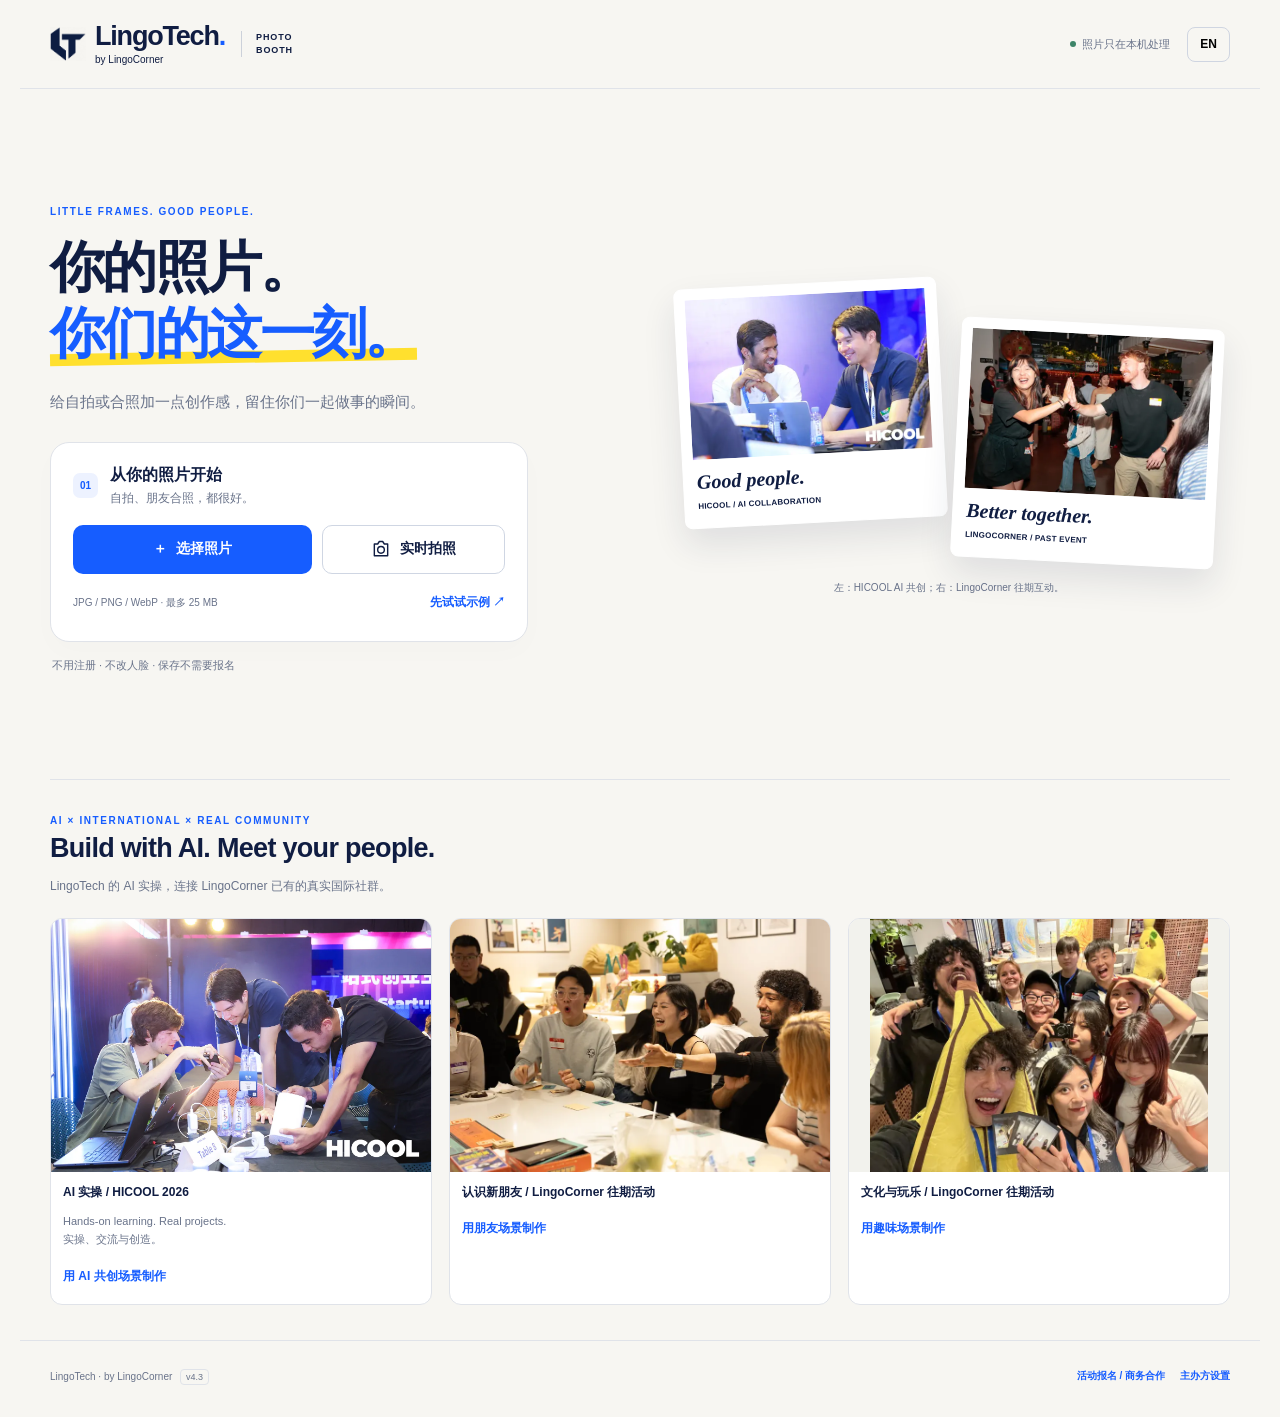
==== lingotech/index.html @ 2c175a0a "Build verified LingoTech v4.3 static pages" ====
<!doctype html>
<!-- LingoTech release v4.3 Scenes, safe-area frames & unique community photos -->
<html lang="zh-CN">
<head>
<meta charset="utf-8"><meta name="viewport" content="width=device-width,initial-scale=1,viewport-fit=cover">
<meta name="theme-color" content="#f7f6f2"><meta name="description" content="LingoTech Photo Booth. Make a little keepsake with your own photo. Local editing, no AI face changes.">
<title>LingoTech Photo Booth</title>
<style>:root{--ink:#101d42;--muted:#69738a;--blue:#165dff;--yellow:#ffe02e;--cream:#f7f6f2;--line:#e0e3e9;--white:#fff;--font:Inter,-apple-system,BlinkMacSystemFont,"Segoe UI","PingFang SC","Microsoft YaHei",sans-serif}*{box-sizing:border-box}html{scroll-behavior:smooth}body{margin:0;background:var(--cream);color:var(--ink);font-family:var(--font);-webkit-font-smoothing:antialiased}button,input,select{font:inherit}button,a,input,select{-webkit-tap-highlight-color:transparent}button{cursor:pointer}button:disabled{cursor:wait;opacity:.45}button,a{touch-action:manipulation}a{color:inherit;text-decoration:none}button:focus-visible,a:focus-visible,input:focus-visible,select:focus-visible,summary:focus-visible,canvas:focus-visible{outline:3px solid #d99c00;outline-offset:4px}[hidden]{display:none!important}button svg{width:20px;height:20px;fill:none;stroke:currentColor;stroke-width:1.7;stroke-linejoin:round;stroke-linecap:round}.site-header{max-width:1240px;margin:auto;padding:23px 30px;display:flex;align-items:center;justify-content:space-between;gap:16px;border-bottom:1px solid var(--line)}.brand{display:flex;align-items:center;gap:9px}.brand img{object-fit:contain}.brand b{font-size:27px;letter-spacing:-1.2px;line-height:1}.brand small{display:block;font-size:10px;margin-top:4px}.brand-dot{color:var(--blue)}.product-word{font-size:9px;line-height:1.4;letter-spacing:.1em;padding-left:14px;margin-left:7px;border-left:1px solid #ccd1da;font-weight:700}.header-right{display:flex;align-items:center;gap:17px}.local-note{font-size:11px;color:var(--muted);display:flex;gap:6px;align-items:center}.local-note i,.status i{width:6px;height:6px;border-radius:50%;background:#3d8468;display:inline-block;flex-shrink:0}.language-btn{border:1px solid #cfd5e1;background:transparent;border-radius:8px;font-size:12px;font-weight:700;min-height:35px;min-width:43px}.eyebrow{font-size:10px;letter-spacing:.16em;font-weight:800;color:var(--blue);margin:0 0 18px}main{max-width:1240px;margin:auto;padding:0 30px}.welcome{min-height:690px;display:grid;grid-template-columns:1fr 1fr;align-items:center;gap:55px;padding:45px 0 34px}.welcome h1{font-size:clamp(42px,4.3vw,64px);font-weight:850;letter-spacing:-2.6px;line-height:1.19;margin:0 0 22px}.welcome h1 span{color:var(--blue);position:relative;z-index:1}.welcome h1 span:after{content:'';position:absolute;bottom:1px;left:0;right:0;height:12px;background:var(--yellow);z-index:-1;transform:rotate(-1deg)}.welcome-desc{font-size:15px;line-height:1.85;color:var(--muted);max-width:430px;margin:0 0 26px}.upload-card{background:#fff;padding:22px;border-radius:19px;border:1px solid var(--line);max-width:478px;box-shadow:0 10px 28px #101d4204}.upload-card.drag-over{outline:3px solid var(--blue);background:#f0f5ff}.upload-title{display:flex;align-items:center;gap:12px;margin-bottom:18px}.step-dot{width:25px;height:25px;display:inline-grid;place-items:center;flex-shrink:0;background:#edf2ff;color:var(--blue);font-size:10px;border-radius:7px;font-weight:800}.upload-title b{font-size:16px}.upload-title small{display:block;color:var(--muted);font-size:12px;margin-top:4px}.upload-actions{display:grid;grid-template-columns:1.3fr 1fr;gap:10px}.btn{border:0;border-radius:10px;min-height:49px;display:inline-flex;align-items:center;justify-content:center;gap:9px;padding:12px 17px;font-size:14px;font-weight:750;white-space:nowrap;transition:background .15s,transform .15s}.btn:not(:disabled):hover{transform:translateY(-1px)}.btn.primary{background:var(--blue);color:#fff}.btn.outline{background:#fff;border:1px solid #cfd6e3;color:var(--ink)}.btn.yellow{background:var(--yellow);color:var(--ink)}.upload-bottom{display:flex;justify-content:space-between;gap:12px;align-items:center;margin-top:13px;font-size:10px;color:var(--muted)}.text-btn{border:0;background:transparent;color:var(--blue);font-size:12px;font-weight:650;padding:7px 0;min-height:32px}.text-btn.muted{color:var(--muted)}.promise{font-size:11px;color:var(--muted);margin:16px 0 0 2px}.welcome-art{position:relative;height:570px}.art-orbit{position:absolute;width:480px;height:480px;left:8px;top:30px;border:1px solid #d7dfed;border-radius:50%;background:radial-gradient(circle,#e7efff 0,transparent 68%)}.art-orbit:after{content:'';position:absolute;inset:42px;border:1px dashed #c9d4e6;border-radius:50%}.sample-card{position:absolute;width:345px;background:#fff;padding:12px 12px 18px;box-shadow:0 16px 34px #1725471c;border:1px solid #fff}.sample-photo{height:225px;overflow:hidden}.sample-photo img{width:100%;height:100%;object-fit:cover}.sample-one{top:32px;left:7px;transform:rotate(-8deg)}.sample-two{right:-3px;top:234px;transform:rotate(7deg);background:#fffdf5}.sample-caption{padding:13px 5px 0;display:flex;justify-content:space-between;align-items:center;gap:12px}.sample-caption i{font-family:Georgia,serif;font-weight:bold;font-size:22px}.sample-caption small{font-size:8px;font-weight:650;letter-spacing:.03em}.art-sticker{position:absolute;right:0;top:110px;transform:rotate(8deg);background:var(--yellow);padding:17px 19px;font-size:17px;font-weight:750;line-height:1.5;box-shadow:0 4px 0 #1426570a}.art-spark{position:absolute;bottom:61px;left:20px;font-size:65px;color:var(--blue);line-height:1}.sample-disclaimer{position:absolute;right:15px;bottom:0;font-size:10px;color:var(--muted)}.site-footer{max-width:1240px;margin:0 auto;padding:19px 30px 25px;border-top:1px solid var(--line);font-size:10px;color:var(--muted);display:flex;align-items:center;justify-content:space-between;gap:18px}.version{border:1px solid var(--line);padding:2px 5px;border-radius:4px;margin-left:5px;font-size:9px}.site-footer button{font-size:10px}.editor{padding:26px 0 32px}.editor-bar{display:flex;align-items:center;justify-content:space-between;gap:20px;margin-bottom:22px}.editor-bar .eyebrow{margin-bottom:7px;font-size:9px}.editor-bar h1{font-size:27px;letter-spacing:-.9px;margin:0;line-height:1.3}.editor-links{display:flex;gap:18px}.workspace{display:grid;grid-template-columns:minmax(0,1fr) 365px;gap:24px;align-items:start}.preview-panel{min-width:0}.preview-top{display:flex;justify-content:space-between;align-items:center;margin:2px 2px 12px;gap:12px}.status{display:flex;gap:7px;align-items:center;font-size:11px;color:var(--muted)}.mono{font-family:ui-monospace,monospace;font-size:10px;color:var(--muted)}.stage{border:1px solid #dbe2ec;border-radius:18px;background-color:#e9eef3;background-image:radial-gradient(#c9d3df 1px,transparent 1px);background-size:15px 15px;padding:25px;min-height:530px;display:grid;place-items:center;overflow:hidden}.canvas-shell{width:var(--stage-w,100%);max-width:100%;box-shadow:0 17px 35px #0b193c26;line-height:0;background:#fff}.canvas-shell canvas{width:100%;height:auto;display:block;user-select:none;touch-action:pan-y}.canvas-shell canvas.can-crop{touch-action:none;cursor:grab}.canvas-shell canvas.can-crop:active{cursor:grabbing}.preview-foot{display:flex;align-items:center;justify-content:space-between;gap:10px;font-size:11px;margin:9px 3px;color:var(--muted)}.preview-foot button{font-size:11px}.landscape-tip{background:#eaf0ff;border-radius:10px;padding:8px 12px;display:flex;justify-content:space-between;align-items:center;gap:10px;font-size:11px;line-height:1.6}.landscape-tip .text-btn{flex-shrink:0;font-size:11px}.controls{display:flex;flex-direction:column;gap:13px}.control-card{background:#fff;border:1px solid var(--line);border-radius:15px;padding:17px}.section-heading{display:flex;gap:8px;align-items:center;margin-bottom:15px}.section-heading h2{margin:0;font-size:14px;font-weight:750}.small-label{font-size:8px;letter-spacing:.07em;margin-left:auto;color:#8a94a8;white-space:nowrap}.templates{display:grid;grid-template-columns:repeat(3,minmax(0,1fr));gap:8px}.template{min-width:0;background:#f7f7f5;border:2px solid transparent;border-radius:11px;padding:6px;text-align:left;color:var(--ink);transition:border-color .15s}.template.active{border-color:var(--blue);background:#eef3ff}.template canvas{width:100%;height:auto;display:block;box-shadow:0 1px 4px #11193314}.template span{display:block;padding-top:8px}.template b{display:block;white-space:nowrap;font-size:10px;letter-spacing:-.2px}.template small{display:block;color:var(--muted);font-size:9px;margin-top:3px}.field-heading{display:flex;align-items:center;justify-content:space-between;gap:10px;font-size:12px;font-weight:650;margin-bottom:10px}.field-heading .text-btn{font-size:10px;min-height:24px;padding:3px 0}.segments{display:flex;gap:4px;background:#eff1f5;border-radius:10px;padding:4px}.segments button{flex:1;min-width:0;border:0;background:transparent;border-radius:7px;padding:8px 4px;display:flex;flex-direction:column;gap:3px;align-items:center;color:#67738b;font-size:10px}.segments b{font-size:12px}.segments button.active{background:#fff;box-shadow:0 2px 5px #1c2d5410;color:var(--ink)}.fit-row{display:flex;gap:7px;margin-top:15px}.fit-choice{flex:1;display:flex;gap:6px;align-items:center;justify-content:center;border:1px solid #e1e5ed;border-radius:8px;background:#fff;padding:10px 5px;font-size:11px;font-weight:650;color:#67738b}.fit-choice.active{background:#eef4ff;border-color:#b8ceff;color:var(--blue)}.help{font-size:11px;line-height:1.7;color:var(--muted);margin:10px 0 0}.personal-card{padding:0}.personal-card summary{display:flex;gap:8px;align-items:center;padding:17px;list-style:none;cursor:pointer;font-size:13px;font-weight:700}.personal-card summary::-webkit-details-marker{display:none}.optional{color:var(--muted);font-size:10px;font-weight:400}.plus{margin-left:auto;color:var(--blue);font-size:17px}.personal-card[open] .plus{transform:rotate(45deg)}.personal-inner{padding:0 17px 17px}.field-label{display:block;font-size:11px;font-weight:650;margin-bottom:8px}input[type=text],input[type=url],select{width:100%;border:1px solid #d9dfeb;border-radius:8px;padding:11px;background:#fff;min-height:43px;color:var(--ink);font-size:14px}input[type=range]{width:100%;height:30px;accent-color:var(--blue)}#cropControls{margin-top:12px}.tag-label{display:flex;gap:9px;align-items:center;font-size:11px;font-weight:650;margin:15px 0 8px}.tag-label small{color:var(--muted);font-weight:400}.tags{display:flex;gap:5px;flex-wrap:wrap}.tags button{background:#f3f5f9;color:#5a6680;border:1px solid transparent;border-radius:6px;padding:8px 9px;font-size:10px}.tags .active{background:#eaf0ff;border-color:#b6caff;color:var(--blue)}.bg-label{margin-top:15px}.edit-promise{font-size:10px;line-height:1.8;color:var(--muted);margin:0 7px}.save-bar{background:#fff;border:1px solid var(--line);border-radius:15px;padding:16px}.save-meta{display:flex;align-items:center;justify-content:space-between;gap:7px;margin-bottom:13px}.save-meta b{font-size:12px}.save-meta span{font-size:10px;color:var(--muted)}.save-buttons{display:grid;grid-template-columns:1.3fr 1fr;gap:9px}.save-buttons .btn{font-size:13px;min-height:48px}.file-error{background:#fff0ed;color:#8e2b15;border:1px solid #edc4ba;padding:12px;border-radius:8px;font-size:12px;line-height:1.6;margin:18px 0}.modal{position:fixed;inset:0;background:#0b1737ab;z-index:1000;display:flex;align-items:center;justify-content:center;padding:22px;backdrop-filter:blur(4px)}.modal-card{background:#fff;border-radius:20px;max-height:92svh;overflow:auto;width:100%;max-width:480px;padding:23px;box-shadow:0 20px 90px #09122533}.modal-head{display:flex;justify-content:space-between;align-items:start;gap:12px}.modal-head h2{font-size:22px;letter-spacing:-.7px;margin:5px 0 0}.modal-head .eyebrow{font-size:8px;margin:2px 0}.close-btn{border:0;background:#eff2f7;border-radius:50%;width:34px;height:34px;flex-shrink:0;font-size:23px;color:var(--ink)}.result-image{display:block;max-width:100%;width:auto;max-height:55svh;object-fit:contain;margin:16px auto;-webkit-touch-callout:default;user-select:auto}.modal-actions{display:grid;grid-template-columns:1fr 1fr;gap:9px}.modal-actions .btn{font-size:12px}.join-section{background:#f7f8fc;border-radius:12px;padding:17px;margin-top:18px}.join-section small{font-size:8px;letter-spacing:.12em;color:var(--blue);font-weight:750}.join-section h3{font-size:16px;margin:8px 0;letter-spacing:-.3px}.join-section p{font-size:10px;color:var(--muted)}.join-section .btn{font-size:12px;min-height:42px;margin-top:8px;width:100%}.demo-notice{font-size:11px;color:#916a00;line-height:1.6}.setup-card label{display:block;font-size:12px;font-weight:700;margin:18px 0 8px}.setup-card .btn{width:100%;margin-top:12px}.setup-card>p.help:last-child{font-size:10px}.loading{position:fixed;inset:0;background:#f8faf5e8;z-index:2000;display:flex;flex-direction:column;gap:18px;align-items:center;justify-content:center;font-size:13px}.spinner{width:33px;height:33px;border:3px solid #dce4f7;border-top-color:var(--blue);border-radius:50%;animation:spin .8s linear infinite}.loading button{background:none;border:0;color:var(--blue);padding:10px}.toast{position:fixed;z-index:3000;left:50%;bottom:100px;transform:translate(-50%,15px);opacity:0;pointer-events:none;max-width:min(90vw,480px);padding:12px 17px;border-radius:12px;color:#fff;background:#101d42ed;box-shadow:0 8px 25px #101d4230;transition:opacity .2s,transform .2s;font-size:12px;line-height:1.5;text-align:center}.toast.show{opacity:1;transform:translate(-50%,0)}.sr-only{position:absolute;width:1px;height:1px;padding:0;margin:-1px;overflow:hidden;clip:rect(0,0,0,0);white-space:nowrap;border:0}@keyframes spin{to{transform:rotate(360deg)}}
@media(min-width:900px){.preview-panel{position:sticky;top:16px}.canvas-shell{max-width:100%}.stage{height:min(68vh,760px)}.controls .save-bar{margin-top:1px}}
@media(max-width:1050px){.welcome{gap:30px}.sample-card{width:300px}.sample-photo{height:200px}.welcome-art{height:520px}.sample-two{top:235px}.art-orbit{width:390px;height:390px}.art-sticker{right:-8px;top:140px}.workspace{grid-template-columns:minmax(0,1fr) 340px;gap:18px}}
@media(max-width:899px){.workspace{grid-template-columns:1fr;max-width:620px;margin:auto}.editor-bar{max-width:620px;margin:0 auto 20px}.stage{min-height:0;padding:18px}.canvas-shell{width:min(100%,var(--stage-w,100%))}.controls{gap:11px}.save-bar{position:fixed;bottom:0;left:0;right:0;z-index:100;border-radius:18px 18px 0 0;box-shadow:0 -5px 25px #0f20450b;padding:12px max(17px,calc((100vw - 590px)/2)) calc(12px + env(safe-area-inset-bottom));border-bottom:0}.save-meta{display:none}body.is-editing{padding-bottom:85px}.save-buttons .btn{min-height:47px}.templates{gap:12px}.template{padding:8px}.template b{font-size:12px}.template small{font-size:10px}.template canvas{max-height:150px;width:auto;max-width:100%;margin:auto}.welcome{min-height:610px;gap:12px}.welcome-art{transform:scale(.9);transform-origin:center right}.art-orbit{display:none}.welcome h1{font-size:44px}.sample-one{left:0}.sample-two{right:0;width:270px}.sample-disclaimer{right:0}}
@media(max-width:650px){.site-header{padding:16px 18px}.brand img{width:29px;height:31px}.brand b{font-size:23px}.brand small{font-size:8px}.product-word{display:none}.header-right{gap:10px}.local-note{font-size:9px;max-width:110px;line-height:1.4}.language-btn{min-width:36px;min-height:32px;font-size:11px}main{padding:0 17px}.welcome{display:flex;flex-direction:column;padding:26px 0 24px;gap:10px;align-items:stretch;min-height:auto}.welcome-copy{display:contents}.welcome .eyebrow{font-size:9px;letter-spacing:.12em;margin:0 0 0;order:0}.welcome h1{font-size:42px;letter-spacing:-1.7px;line-height:1.19;margin:0;order:1}.welcome h1 span:after{height:8px}.welcome-desc{font-size:12px;line-height:1.7;margin:5px 0 0;order:2;max-width:330px}.welcome-art{height:228px;transform:none;order:3;max-width:400px;width:100%;margin:4px auto}.sample-card{width:191px;padding:7px 7px 11px}.sample-photo{height:123px}.sample-one{top:13px;left:7px;transform:rotate(-6deg)}.sample-two{top:53px;right:3px;transform:rotate(8deg);width:191px}.sample-caption{padding:8px 1px 0;gap:3px}.sample-caption i{font-size:14px}.sample-caption small{font-size:5px}.art-sticker{font-size:11px;right:2px;top:8px;padding:8px 10px;line-height:1.4}.art-spark{font-size:32px;bottom:19px;left:48px}.sample-disclaimer{font-size:8px;bottom:1px;right:3px}.upload-card{order:4;padding:16px;border-radius:13px;max-width:none}.upload-title{margin-bottom:12px;gap:9px}.upload-title b{font-size:14px}.upload-title small{font-size:10px}.upload-actions{gap:8px}.btn{font-size:13px;min-height:46px;padding:11px 13px}.upload-bottom{font-size:8px;margin-top:9px;gap:8px}.upload-bottom .text-btn{font-size:10px}.promise{order:5;font-size:9px;margin:1px 0 0;text-align:center}.site-footer{padding:13px 18px 18px;font-size:9px}.site-footer .text-btn{font-size:9px}.editor{padding:18px 0 22px}.editor-bar{margin-bottom:15px;gap:10px}.editor-bar h1{font-size:22px;letter-spacing:-.5px}.editor-bar .eyebrow{font-size:8px;margin-bottom:5px}.editor-links{gap:13px}.editor-links .text-btn{font-size:10px}.preview-top{margin-bottom:9px}.status{font-size:9px}.mono{font-size:9px}.stage{padding:14px;border-radius:12px}.preview-foot{font-size:9px;margin:4px 1px 0}.preview-foot .text-btn{font-size:10px}.control-card{padding:14px;border-radius:12px}.personal-card{padding:0}.section-heading{margin-bottom:12px}.section-heading h2{font-size:13px}.small-label{font-size:7px}.templates{gap:7px}.template{padding:6px;border-radius:9px}.template b{font-size:10px}.template small{font-size:9px}.template canvas{max-height:132px}.format-card .segments button{padding:7px 4px}.field-heading{font-size:11px;margin-bottom:8px}.fit-row{margin-top:12px}.fit-choice{font-size:11px}.help{font-size:10px}.personal-card summary{font-size:12px;padding:15px}.edit-promise{font-size:9px}.modal{padding:13px}.modal-card{padding:18px;max-height:93svh;border-radius:15px}.modal-head h2{font-size:21px}.result-image{max-height:50svh}.setup-card input{font-size:16px}.personal-inner input{font-size:16px}.toast{font-size:11px;bottom:98px}.landscape-tip{font-size:10px;padding:7px 10px}.landscape-tip .text-btn{font-size:10px}}
@media(max-width:360px){.welcome h1{font-size:36px}.welcome-art{height:205px}.sample-card{width:165px}.sample-photo{height:104px}.sample-two{width:165px;top:55px}.sample-caption i{font-size:12px}.art-sticker{font-size:10px}.template b{font-size:9px}.template small{font-size:8px}.small-label{display:none}.editor-bar h1{font-size:20px}.editor-links{gap:9px}}
@media(prefers-reduced-motion:reduce){*{scroll-behavior:auto!important;animation:none!important;transition:none!important}}

/* True live camera overlay (getUserMedia) */
.camera-card{max-width:540px;padding:19px 19px 16px}
.camera-viewport{position:relative;overflow:hidden;background:#0b1530;border-radius:13px;aspect-ratio:3/4;max-height:min(58svh,520px);width:100%;margin:15px auto 10px;display:grid;place-items:center}
.camera-viewport video{width:100%;height:100%;object-fit:cover;background:#0b1530;display:block}
.camera-viewport video.selfie{transform:scaleX(-1)}
.camera-overlay{position:absolute;pointer-events:none;inset:0;display:flex;justify-content:space-between;align-items:flex-end;padding:15px;color:#fff;font-size:11px;font-weight:750;letter-spacing:.06em;text-shadow:0 1px 4px #0008}
.camera-overlay span:last-child{color:var(--yellow);font-size:25px;line-height:1}
.camera-wait{position:absolute;inset:0;display:grid;place-items:center;background:#101d42cc;color:#fff;padding:24px;text-align:center;font-size:13px;line-height:1.6}
.camera-status{color:var(--muted);font-size:11px;line-height:1.6;margin:11px 0 12px;min-height:18px;text-align:center}
.camera-controls{display:grid;grid-template-columns:1fr 1.1fr;gap:10px}.camera-shutter{font-size:17px}.camera-fallback{display:block;width:100%;text-align:center;margin-top:8px;font-size:12px}
@media(max-width:650px){.camera-card{padding:15px}.camera-viewport{max-height:57svh;margin:11px auto 8px;aspect-ratio:3/4}.camera-controls .btn{padding:10px 6px;font-size:12px}.camera-status{font-size:10px}}
</style>
<script>window.PHOTOBOOTH_HERO43="[data-uri]";</script><script id="publicConfig">window.PHOTOBOOTH_CONFIG = {"joinUrl":"https://ncncpg6l01bx.feishu.cn/share/base/shrcnZix9z8F9hvu5z0Oxnye0xc","partnerUrl":"https://ncncpg6l01bx.feishu.cn/share/base/shrcn82W1jQAbhkUiAYgD7xVfTd","formsVerified":true,"eventLabel":"","defaultLanguage":"zh"};</script><script id="formInputs">window.LINGOTECH_FORMS = [{"url":"https://ncncpg6l01bx.feishu.cn/share/base/shrcnZix9z8F9hvu5z0Oxnye0xc","qr":"[data-uri]","title":"Join LingoTech / 加入 LingoTech"},{"url":"https://ncncpg6l01bx.feishu.cn/share/base/shrcn82W1jQAbhkUiAYgD7xVfTd","qr":"[data-uri]","title":"LingoTech｜商务与生态合作意向登记 / Business & Partnership Interest"}];</script>
<script id="embeddedAssets">window.PHOTOBOOTH_ASSETS = {"logo": "[data-uri]", "workshop": "[data-uri]", "team": "[data-uri]", "people": "[data-uri]"};</script>
<meta name="referrer" content="no-referrer"><link rel="canonical" href="https://williamlovecs.github.io/lingotech/"><style>/* v3.2 targeted additions; original typography, photos and layout preserved. */
.templates{display:flex;gap:8px;overflow-x:auto;padding-bottom:7px;scroll-snap-type:x proximity;scrollbar-width:thin}.templates .template{flex:0 0 101px;scroll-snap-align:start}.templates .template canvas{height:99px;width:100%;object-fit:contain;box-shadow:none}.templates .template b{font-size:10px}.templates .template small{white-space:normal;line-height:1.4;min-height:24px}.social-options{display:flex;align-items:center;justify-content:space-between;gap:10px;flex-wrap:wrap;padding:9px 0 0}.social-options .text-btn{font-size:11px}.wechat-guide{padding:13px;background:#eff7ee;border:1px solid #cde0c8;border-radius:11px;margin:13px 0}.wechat-guide h3{margin:0 0 9px;font-size:14px}.wechat-guide p{font-size:12px;line-height:1.7;margin:6px 0;color:#3c5448}.wechat-guide .disclaimer{font-size:10px;color:#66776b}.share-note{font-size:11px;color:var(--muted);line-height:1.7;margin:11px 0}.result-image{background:#fff;touch-action:auto;max-height:50svh}.export-card{max-width:520px}.export-card .modal-actions{grid-template-columns:1fr 1fr}.export-card .modal-actions .btn{white-space:normal;font-size:11px}.site-copy{display:flex;flex-wrap:wrap;align-items:center;justify-content:space-between;gap:8px;margin-top:8px}.site-copy .text-btn{font-size:11px}#siteLinkFallback{margin:8px 0}.form-grid{display:grid;grid-template-columns:1fr 1fr;gap:13px}.form-card{padding:14px;border:1px solid #dbe3ed;border-radius:12px;text-align:center;min-width:0;background:#f8faff}.form-card h3{font-size:15px;margin:4px 0 12px}.form-card .btn{font-size:11px;min-height:40px;padding:9px;white-space:normal}.form-qr{display:block;width:min(180px,100%);height:auto;background:white;padding:10px;margin:13px auto 5px;image-rendering:pixelated}.form-card p{font-size:10px;color:#6b7890;line-height:1.5}.forms-card{max-width:590px}.forms-card>.help{margin-bottom:16px}#formMappingNote{color:#90611a;background:#fff8df;padding:10px;border-radius:9px}#partnerLink{font-size:11px;display:inline-block;margin:8px 0 0;color:var(--blue)}.footer-actions{display:flex;align-items:center;gap:15px;flex-wrap:wrap}.setup-card .check-label{display:flex;align-items:center;gap:8px;font-size:11px;font-weight:500}.setup-card .check-label input{width:auto}.camera-viewport video{object-fit:contain}.inside-wechat #modalShare{background:#f0f3f9;color:var(--ink)}
@media(max-width:650px){.templates .template{flex-basis:91px}.templates .template canvas{height:78px}.templates .template small{font-size:8px;min-height:22px}.save-bar .social-options{padding:4px 0 0}.save-bar .social-options .text-btn{min-height:28px;padding:4px 0;font-size:10px}.save-bar{padding-bottom:calc(8px + env(safe-area-inset-bottom))}.is-editing .site-footer{padding-bottom:130px}.export-card .result-image{max-height:47svh}.modal-card{padding:18px 15px}.form-card{padding:9px}.form-grid{gap:8px}.form-card h3{font-size:12px}.footer-actions{gap:9px}.site-footer{flex-wrap:wrap}.camera-viewport{aspect-ratio:auto;height:53svh}.share-note{font-size:10px}.wechat-guide p{font-size:11px}.social-options .text-btn{white-space:normal}}
@media(max-width:340px){.modal-actions{grid-template-columns:1fr}.form-grid{grid-template-columns:1fr}.templates .template{flex-basis:85px}}
.workspace,.controls,.control-card,.preview-panel{min-width:0}.templates{width:100%;max-width:100%}.canvas-shell{min-width:0}
@media(max-width:899px){.workspace{grid-template-columns:minmax(0,1fr);width:100%}.controls{width:100%}.save-bar{z-index:150}.is-editing{padding-bottom:120px!important}.toast{bottom:135px}}
</style><script id="communityAssets">window.LINGOTECH_COMMUNITY={"friends":"[data-uri]","play":"[data-uri]","highfive":"[data-uri]"};</script><style>.community-story{border-top:1px solid var(--line);padding:30px 0 35px}.community-story h2{font-size:27px;letter-spacing:-.7px;margin:5px 0 10px}.community-story>p{font-size:12px;line-height:1.8;color:var(--muted)}.community-gallery{display:grid;grid-template-columns:repeat(3,minmax(0,1fr));gap:17px;margin-top:20px}.community-gallery article{background:#fff;border:1px solid var(--line);border-radius:12px;overflow:hidden}.community-gallery img{display:block;width:100%;aspect-ratio:1.5;object-fit:contain;background:#f2f2ed}.community-gallery h3{font-size:12px;margin:12px}.community-gallery p{font-size:11px;margin:0 12px 12px;line-height:1.6;color:var(--muted)}.community-gallery button{margin:0 12px 12px;font-size:12px}.is-editing .community-story{display:none}.community-controls{margin:15px 0 0;border-top:1px solid #e0e5ee;padding-top:12px}.community-controls h3{font-size:12px;margin:0 0 9px}.community-controls label{font-size:11px;line-height:1.7;display:block;margin:8px 0}.memory-check{display:flex!important;align-items:flex-start;gap:7px}.memory-check input{width:auto;margin-top:4px}.community-controls small{font-size:10px;line-height:1.6;color:var(--muted);display:block}.share-path-label{font-size:10px;font-weight:800;color:#66758e;margin:14px 0 8px;letter-spacing:.03em}.site-path{margin-top:17px;padding-top:12px;border-top:1px solid #e2e6ef}.site-path .btn{white-space:normal;font-size:11px;min-height:39px}.site-path p{font-size:10px;color:var(--muted);line-height:1.6}.wechat-guide .btn{font-size:12px;min-height:40px;margin-top:7px}.sample-disclaimer{max-width:330px;line-height:1.6}.landing-people-label{font-size:8px!important}.templates .template[data-template="friends"],.templates .template[data-template="play"]{background:#fff9e6}.templates .template.active{background:#eef3ff}.inside-wechat #modalShare{background:#fff;color:var(--ink)}
@media(max-width:650px){.community-gallery{grid-template-columns:1fr;gap:13px}.community-story{padding:24px 0}.community-story h2{font-size:23px}.community-gallery article{display:grid;grid-template-columns:42% 1fr}.community-gallery img{grid-row:1/4;height:100%;aspect-ratio:auto;object-fit:cover}.community-gallery h3{font-size:11px;margin:10px 10px 5px}.community-gallery p{font-size:10px;margin:0 10px 5px}.community-gallery button{margin:0 10px 8px;text-align:left;font-size:10px}.templates .template{flex-basis:96px}.community-controls select{font-size:14px}.site-path .btn{width:100%}.sample-disclaimer{max-width:210px}.export-card .modal-actions .btn{white-space:normal}.modal-actions{align-items:stretch}}
</style><style>.share-diagnostics{margin:14px 0;border:1px solid #dce4ef;border-radius:10px;padding:10px 12px;font-size:11px;color:#60718d}.share-diagnostics summary{cursor:pointer;font-weight:700;color:#165dff}.share-diagnostics p{line-height:1.65}.share-diagnostics pre{white-space:pre-wrap;overflow-wrap:anywhere;font-size:10px;line-height:1.55}.share-diagnostics button{font-size:11px}.community-options select{min-width:0}</style>
<style id="mobilePolishV42">
/* v4.2: iOS displays U+2733 as a green app-like emoji. Removed those markup-only ornaments.
   Keep decorative sample photos readable rather than rotated/overlapping at phone sizes. */
@media (max-width:650px){
  .welcome{gap:12px;}
  .welcome-art{
    display:grid;grid-template-columns:repeat(2,minmax(0,1fr));
    align-items:start;gap:10px;width:100%;max-width:520px;
    height:auto;min-height:0;margin:10px auto 0;padding:0;
    transform:none;isolation:isolate;
  }
  .welcome-art .art-orbit,.welcome-art .art-sticker,.welcome-art .art-spark{display:none!important;}
  .welcome-art .sample-card,.welcome-art .sample-one,.welcome-art .sample-two{
    position:relative;inset:auto;top:auto;right:auto;bottom:auto;left:auto;
    transform:none;width:100%;max-width:none;min-width:0;height:auto;
    padding:7px 7px 9px;background:#fff;border:1px solid #e0e4ed;
    border-radius:9px;box-shadow:0 7px 15px rgba(16,29,66,.07);
  }
  .welcome-art .sample-photo{height:auto;aspect-ratio:4/3;border-radius:5px;}
  .welcome-art .sample-photo img{display:block;object-fit:cover;object-position:center;}
  .welcome-art .sample-caption{display:block;padding:8px 3px 1px;min-height:0;overflow:hidden;}
  .welcome-art .sample-caption i{display:block;font-size:clamp(12px,3.4vw,16px);line-height:1.25;letter-spacing:-.01em;white-space:normal;}
  .welcome-art .sample-caption small{display:block;margin-top:4px;font-size:8px;line-height:1.4;letter-spacing:.03em;color:#56627c;white-space:normal;}
  .welcome-art .sample-disclaimer{
    position:static;inset:auto;grid-column:1/-1;align-self:start;
    width:100%;max-width:none;margin:0;padding:2px 1px 0;
    text-align:center;color:#66728a;font-size:10px;line-height:1.55;
  }
}
@media (max-width:360px){
  .welcome-art{gap:8px;}
  .welcome-art .sample-card{padding:6px 6px 8px;}
  .welcome-art .sample-caption i{font-size:12px;}
  .welcome-art .sample-caption small{font-size:7px;}
}
</style>
<link rel="canonical" href="https://williamlovecs.github.io/lingotech/"><style id="release43">
/* The preview must contain the entire canvas, not crop it to a fixed grid track. */
.stage{display:flex;align-items:center;justify-content:center;height:auto!important;min-height:0!important;overflow:visible;box-sizing:border-box;padding:18px}
.canvas-shell{flex:0 0 auto;min-width:0;width:var(--stage-w,100%);max-width:100%;overflow:visible}
.canvas-shell #poster{display:block;width:100%;height:auto!important;max-height:none;object-fit:contain}
.result-image{object-fit:contain!important;object-position:center}
.scene-picker{margin:0 0 15px;padding:13px;border:1px solid #dce5ef;background:#f7f9fc;border-radius:12px}
.scene-picker h3{font-size:13px;margin:0 0 9px}.scene-picker p{font-size:11px;line-height:1.65;color:#65738a;margin:9px 0 0}
.scene-options{display:grid;grid-template-columns:repeat(3,minmax(0,1fr));gap:6px}
.scene-options button{min-width:0;min-height:44px;border:1px solid #d6deea;border-radius:8px;padding:8px 5px;background:white;color:#344465;font-size:11px;line-height:1.45}
.scene-options button[aria-pressed=true]{border-color:#165dff;background:#eaf0ff;color:#124dda;font-weight:750}
.template b{white-space:normal!important;line-height:1.35}.small-label{white-space:nowrap}
.welcome-art{display:grid;grid-template-columns:repeat(2,minmax(0,1fr));gap:15px;align-items:start;width:100%;height:auto;min-height:0;max-width:540px;margin:20px auto;transform:none}
.welcome-art .sample-card{position:relative!important;inset:auto!important;top:auto!important;left:auto!important;right:auto!important;bottom:auto!important;width:100%!important;height:auto;min-width:0;padding:10px;background:#fff;border-radius:8px;transform:none}
.welcome-art .sample-two{margin-top:40px}.welcome-art .sample-photo{height:auto;aspect-ratio:3/2;overflow:hidden}.welcome-art .sample-photo img{width:100%;height:100%;object-fit:contain}
.welcome-art .sample-caption{display:block;padding:10px 3px 5px;min-width:0}.welcome-art .sample-caption i{display:block;font-size:20px;line-height:1.25;white-space:normal}
.welcome-art .sample-caption small{display:block;margin-top:6px;font-size:8px;line-height:1.5;white-space:normal}
.welcome-art .sample-disclaimer{position:static;inset:auto;grid-column:1/-1;width:100%;max-width:none;line-height:1.7;text-align:center}
.art-spark,.art-orbit,.art-sticker{display:none!important}
@media(min-width:1100px){.welcome-art .sample-one{transform:rotate(-3deg)}.welcome-art .sample-two{transform:rotate(3deg)}}
@media(max-width:899px){.stage{padding:12px}.canvas-shell{width:var(--stage-w,100%)}.preview-panel{position:static}}
@media(max-width:650px){.welcome-art{gap:10px;margin:10px auto}.welcome-art .sample-two{margin-top:0}.welcome-art .sample-card{padding:7px}.welcome-art .sample-caption i{font-size:clamp(12px,3.4vw,17px)}.scene-options button{font-size:11px}.community-gallery img{object-fit:contain;background:#f2f2ed}.site-header .brand{min-width:0}.stage{border-radius:12px}}
</style></head>
<body>
<div id="page">
<header class="site-header"><a class="brand" id="brandHome" href="#" aria-label="LingoTech"><img id="brandLogo" alt="LingoTech LT" width="36" height="38"><span><b>LingoTech<span class="brand-dot">.</span></b><small>by LingoCorner</small></span><span class="product-word">PHOTO<br>BOOTH</span></a><div class="header-right"><span class="local-note"><i></i><span data-i18n="local">照片只在本机处理</span></span><button class="language-btn" id="languageBtn" type="button" aria-label="Switch language">EN</button></div></header>
<main>
<section id="welcome" class="welcome" aria-labelledby="welcomeTitle">
<div class="welcome-copy"><p class="eyebrow">LITTLE FRAMES. GOOD PEOPLE.</p><h1 id="welcomeTitle" data-i18n-html="welcomeTitle">你的照片。<br><span>你们的这一刻。</span></h1><p class="welcome-desc" data-i18n="welcomeDesc">给自拍或合照加一点创作感，留住你们一起做事的瞬间。</p>
<div id="dropZone" class="upload-card"><div class="upload-title"><span class="step-dot">01</span><div><b data-i18n="choosePhoto">从你的照片开始</b><small data-i18n="chooseSub">自拍、朋友合照，都很好。</small></div></div><div class="upload-actions"><button id="uploadBtn" class="btn primary" type="button"><span aria-hidden="true">＋</span><span data-i18n="upload">选择照片</span></button><button id="cameraBtn" class="btn outline" type="button"><svg viewBox="0 0 24 24" aria-hidden="true"><path d="M8 6 10 3h4l2 3h4v14H4V6z"/><circle cx="12" cy="13" r="4"/></svg><span data-i18n="camera">拍一张</span></button></div><div class="upload-bottom"><span data-i18n="fileSupport">JPG / PNG / WebP · 最多 25 MB</span><button id="demoBtn" type="button" class="text-btn" data-i18n="tryDemo">先试试示例 ↗</button></div></div>
<p class="promise"><span data-i18n="promise">不用注册 · 不改人脸 · 保存不需要报名</span></p></div>
<div class="welcome-art" aria-label="Sample frame previews"><div class="art-orbit" aria-hidden="true"></div><article class="sample-card sample-one"><div class="sample-photo"><img id="landingPhoto1" alt="HICOOL 2026 workshop sample"></div><div class="sample-caption"><i>Good people.</i><small>LingoTech / SAMPLE</small></div></article><article class="sample-card sample-two"><div class="sample-photo"><img id="landingPhoto2" alt="HICOOL 2026 group photo sample"></div><div class="sample-caption"><i>Better together.</i><small>LingoTech / SAMPLE</small></div></article><span class="art-sticker" data-i18n-html="artSticker">不同背景，<br>同样的好奇心。</span><span class="sample-disclaimer" data-i18n="sampleSource">示例：HICOOL 2026 活动实拍</span></div>
</section>
<section class="community-story" aria-labelledby="storyTitle"><span class="eyebrow">AI × INTERNATIONAL × REAL COMMUNITY</span><h2 id="storyTitle" data-i18n="communityTitle"></h2><p data-i18n="communityIntro"></p><div class="community-gallery"><article><img id="community-ai" alt="HICOOL 2026 AI workshop" src="[data-uri]"><h3 data-i18n="aiMoment"></h3><p>Hands-on learning. Real projects.<br>实操、交流与创造。</p></article><article><img id="community-friends" alt="Past LingoCorner conversation event"><h3 data-i18n="peopleMoment"></h3><button id="tryPeople" class="text-btn" data-i18n="tryPeople"></button></article><article><img id="community-play" alt="Past LingoCorner cultural gathering"><h3 data-i18n="playMoment"></h3><button id="tryPlay" class="text-btn" data-i18n="tryPlay"></button></article></div></section><section id="editor" class="editor" hidden aria-label="Photo editor">
<div class="editor-bar"><div><p class="eyebrow">MAKE IT YOURS</p><h1 data-i18n="editorTitle">这一刻，你是主角。</h1></div><div class="editor-links"><button id="replaceBtn" type="button" class="text-btn" data-i18n="replace">换照片</button><button id="clearBtn" type="button" class="text-btn muted" data-i18n="clear">清除 / 下一位</button></div></div>
<div class="workspace"><section class="preview-panel" aria-labelledby="previewTitle"><div class="preview-top"><span id="photoState" class="status"><i></i><span id="photoStateText"></span></span><span id="dimension" class="mono"></span></div><h2 id="previewTitle" class="sr-only" data-i18n="preview">照片预览</h2><div class="stage" id="stage"><div class="canvas-shell" id="canvasShell"><canvas id="poster" width="1620" height="1080" tabindex="0" aria-label="Photo preview. In crop mode, drag or use arrow keys."></canvas></div></div><div class="preview-foot"><span id="fitNotice"></span><button id="previewBtn" class="text-btn" type="button" data-i18n="viewLarge" disabled>查看大图 ↗</button></div><div id="landscapeTip" class="landscape-tip" hidden><span data-i18n="landscapeTip">横向合照，用横版能让人物更大。</span><button id="useLandscape" type="button" class="text-btn" data-i18n="useLandscape">用横版 ↗</button></div></section>
<aside class="controls">
<section class="control-card"><div class="section-heading"><span class="step-dot">02</span><h2 data-i18n="chooseFrame">选一个喜欢的相框</h2><span class="small-label">7 STYLES</span></div><div class="templates" role="group" aria-label="Frames"><button type="button" class="template active" data-template="build" aria-pressed="true"><canvas id="thumb-build" width="216" height="270" aria-hidden="true"></canvas><span><b>Build Together</b><small data-i18n="buildDesc">蓝白 · 干净利落</small></span></button><button type="button" class="template" data-template="crew" aria-pressed="false"><canvas id="thumb-crew" width="216" height="270" aria-hidden="true"></canvas><span><b>Build Crew</b><small data-i18n="crewDesc">暖黄 · 拍立得</small></span></button><button type="button" class="template" data-template="ideas" aria-pressed="false"><canvas id="thumb-ideas" width="216" height="270" aria-hidden="true"></canvas><span><b>More Ideas</b><small data-i18n="ideasDesc">深蓝 · 杂志感</small></span></button><button type="button" class="template" data-template="studio" aria-pressed="false"><canvas id="thumb-studio" width="216" height="270" aria-hidden="true"></canvas><span><b>Studio Notes</b><small data-i18n="studioDesc">奶油 · 手账感</small></span></button><button type="button" class="template" data-template="night" aria-pressed="false"><canvas id="thumb-night" width="216" height="270" aria-hidden="true"></canvas><span><b>Meet & Build</b><small data-i18n="nightDesc">深蓝 · 入场券</small></span></button><button type="button" class="template" data-template="friends" aria-pressed="false"><canvas id="thumb-friends" width="216" height="270" aria-hidden="true"></canvas><span><b>Find Your People</b><small data-i18n="friendsDesc">朋友 · 快照与胶片</small></span></button><button type="button" class="template" data-template="play" aria-pressed="false"><canvas id="thumb-play" width="216" height="270" aria-hidden="true"></canvas><span><b>Culture & Play</b><small data-i18n="playDesc">文化 · 趣味入场券</small></span></button></div></section>
<section class="control-card format-card"><div class="field-heading"><label data-i18n="format">照片比例</label><button id="autoFormat" class="text-btn" type="button" aria-pressed="true"></button></div><div class="segments" role="group" aria-label="Output format"><button data-ratio="post" type="button" aria-pressed="false"><b>4:5</b><span data-i18n="post">照片帖</span></button><button data-ratio="story" type="button" aria-pressed="false"><b>9:16</b><span>Story</span></button><button data-ratio="landscape" type="button" aria-pressed="true"><b>3:2</b><span data-i18n="landscape">横向合照</span></button></div><div class="fit-row"><button id="fitContain" class="fit-choice active" type="button" aria-pressed="true"><span aria-hidden="true">⊡</span><span data-i18n="contain">完整照片</span></button><button id="fitCover" class="fit-choice" type="button" aria-pressed="false"><span aria-hidden="true">⌗</span><span data-i18n="crop">手动裁切</span></button></div><p id="cropHint" class="help"></p><div id="cropControls" hidden><div class="field-heading"><label for="zoom" data-i18n="zoom">缩放</label><output id="zoomValue">100%</output></div><input type="range" id="zoom" min="1" max="3" step="0.01" value="1"><button id="resetBtn" type="button" class="text-btn" data-i18n="reset">↶ 恢复完整照片</button></div></section>
<details class="control-card personal-card" id="personal"><summary><span data-i18n="personal">加一点你的个性</span><span class="optional" data-i18n="optional">选填</span><span class="plus">＋</span></summary><div class="personal-inner"><label for="nickname" class="field-label" data-i18n="nickname">你的名字或一句短句</label><input id="nickname" type="text" maxlength="40" autocomplete="off" placeholder="William & friends"><div class="tag-label"><span data-i18n="identity">身份小标签</span><small data-i18n="optional">选填</small></div><div class="tags" role="group" aria-label="Optional role"><button data-role="" class="active" aria-pressed="true" type="button" data-i18n="noTag">不添加</button><button data-role="Builder" aria-pressed="false" type="button">Builder</button><button data-role="Creator" aria-pressed="false" type="button">Creator</button><button data-role="Explorer" aria-pressed="false" type="button">Explorer</button></div><label for="background" class="field-label bg-label" data-i18n="background">空白区域</label><select id="background"><option value="blur" data-i18n="blur">同图柔化背景</option><option value="solid" data-i18n="solid">干净纯色</option></select></div></details>
<section id="communityControls" class="control-card community-controls" hidden><h3 data-i18n="communityOptions"></h3><label for="communityPaper" data-i18n="communityPaper"></label><select id="communityPaper"><option value="paper" data-i18n="paper"></option><option value="picnic" data-i18n="picnic"></option><option value="celebrate" data-i18n="celebrate"></option></select><label class="memory-check"><input type="checkbox" id="memoryStrip"><span data-i18n="memoryStrip"></span></label><small data-i18n="memoryHelp"></small></section><p class="edit-promise" data-i18n="editPromise">原图只做缩放和排版，不重绘人物。你可以随时清除照片。</p>
<div class="save-bar" id="saveBar"><div class="save-meta"><b data-i18n="readySave">留住这一刻</b><span id="exportState"></span></div><div class="save-buttons"><button id="downloadBtn" type="button" class="btn primary" disabled><svg viewBox="0 0 24 24" aria-hidden="true"><path d="M12 3v12m-5-5 5 5 5-5M4 18v3h16v-3"/></svg><span data-i18n="save">保存照片</span></button><button id="shareBtn" type="button" class="btn yellow" disabled><svg viewBox="0 0 24 24" aria-hidden="true"><path d="M12 15V3m-4 4 4-4 4 4M6 10H4v11h16V10h-2"/></svg><span data-i18n="share">分享</span></button></div><div class="social-options"><button id="wechatShare" class="text-btn" type="button" data-i18n="shareWechat" disabled>微信 / 朋友圈</button><button id="rotatePhoto" class="text-btn muted" type="button" data-i18n="rotate">旋转 90°</button></div></div>
</aside></div>
</section>
<p id="fileError" class="file-error" role="alert" hidden></p>
</main>
<footer class="site-footer"><span>LingoTech · by LingoCorner <span class="version">v4.2</span></span><div class="footer-actions"><button id="formsBtn" type="button" class="text-btn" data-i18n="forms">活动报名 / 商务合作</button><button id="setupBtn" type="button" class="text-btn" data-i18n="setup">主办方设置</button></div></footer>
<input id="fileInput" type="file" accept="image/jpeg,image/png,image/webp,image/heic,image/heif,image/avif" hidden><input id="cameraInput" type="file" accept="image/*" capture="user" hidden>
</div>
<div id="loading" class="loading" hidden role="status"><div class="spinner"></div><span data-i18n="loading">正在本机读取照片…</span><button id="cancelLoad" type="button" data-i18n="cancel">取消</button></div>
<div id="cameraModal" class="modal" hidden role="dialog" aria-modal="true" aria-labelledby="cameraTitle">
  <div class="modal-card camera-card">
    <div class="modal-head"><div><span class="eyebrow">LIVE CAMERA / 实时取景</span><h2 id="cameraTitle" data-i18n="cameraTitle">拍下这一刻</h2></div><button type="button" class="close-btn" id="closeCamera" aria-label="关闭相机">×</button></div>
    <div class="camera-viewport" id="cameraViewport"><video id="liveCamera" autoplay muted playsinline webkit-playsinline aria-label="实时相机取景画面"></video><div class="camera-overlay"><span>LingoTech · YOUR MOMENT</span></div><div class="camera-wait" id="cameraWait" data-i18n="cameraLoading">正在请求摄像头权限…</div></div>
    <p id="cameraStatus" class="camera-status" role="status" aria-live="polite" data-i18n="cameraPrivacy">仅在本机拍摄；关闭后立即停止摄像头。</p>
    <div class="camera-controls"><button id="switchCamera" type="button" class="btn outline" data-i18n="switchCamera" disabled>↺ 切换前后</button><button id="snapPhoto" type="button" class="btn primary camera-shutter" data-i18n="snapPhoto" disabled>● 拍照</button></div>
    <button id="fallbackCamera" type="button" class="text-btn camera-fallback" data-i18n="fallbackCamera">改用系统相机 / 照片选择器</button>
  </div>
</div>
<div id="exportModal" class="modal" hidden role="dialog" aria-modal="true" aria-labelledby="exportTitle"><div class="modal-card export-card"><div class="modal-head"><div><span class="eyebrow">YOUR MOMENT, FRAMED</span><h2 id="exportTitle" data-i18n="exportTitle">这张，值得留下。</h2></div><button id="closeExport" type="button" class="close-btn" aria-label="Close">×</button></div><section id="wechatGuide" class="wechat-guide" hidden><h3 data-i18n="wechatTitle">发给微信好友或朋友圈</h3><p data-i18n="wechatOne"></p><p data-i18n="wechatTwo"></p><p class="disclaimer" data-i18n="wechatWhy"></p><button type="button" id="directRetry" class="btn outline" data-i18n="directRetry"></button></section><p id="saveHint" class="help"></p><img id="resultImage" alt="Your LingoTech framed photo" class="result-image"><p id="demoNotice" class="demo-notice" hidden data-i18n="demoNotice">这是历史活动示例，不是你的现场合影。</p><p class="share-path-label" data-i18n="imageAction"></p><div class="modal-actions"><button id="modalDownload" type="button" class="btn primary" data-i18n="download">下载 PNG</button><button id="modalShare" type="button" class="btn outline" data-i18n="otherApps">分享至其他应用</button></div><p id="shareNote" class="share-note"></p><div class="site-copy"><button id="wechatInModal" class="text-btn" data-i18n="shareWechat" type="button">微信 / 朋友圈</button><button id="savePng" class="text-btn muted" data-i18n="pngOriginal" type="button">下载无损 PNG</button></div><section class="site-path"><p class="share-path-label" data-i18n="siteAction"></p><button id="shareWebsite" class="btn outline" data-i18n="siteShare" type="button"></button><p id="siteShareNote" data-i18n="siteOnly"></p></section><div class="site-copy"><button id="copyWebsite" class="text-btn" data-i18n="copySite" type="button">复制 Photo Booth 网址</button></div><div id="siteLinkFallback" hidden><input id="siteLinkText" type="text" readonly aria-label="Photo Booth website address"></div><details id="shareDiagnostics" class="share-diagnostics"><summary data-i18n="shareDiagnostics">分享检测（仅本机）</summary><p data-i18n="diagnosticNote"></p><pre id="shareDiagnosticText"></pre><button id="copyShareDiagnostics" type="button" class="text-btn" data-i18n="copyDiagnostics">复制检测结果</button></details><div class="join-section"><div><small>GOOD PEOPLE. NEXT CHAPTER.</small><h3 data-i18n="joinTitle">下次一起做点有意思的事。</h3><p data-i18n="joinDesc">实操工作坊 · 创作者交流 · 项目分享</p></div><a id="joinLink" class="btn yellow" target="_blank" rel="noopener noreferrer" hidden data-i18n="join">认识 LingoTech ↗</a><a id="partnerLink" target="_blank" rel="noopener noreferrer" hidden data-i18n="business">商务合作</a><button id="formsInModal" class="text-btn" type="button" data-i18n="forms">活动报名 / 商务合作</button><p id="joinNote" class="help"></p></div></div></div>
<div id="setupModal" class="modal" hidden role="dialog" aria-modal="true" aria-labelledby="setupTitle"><div class="modal-card setup-card"><div class="modal-head"><h2 id="setupTitle" data-i18n="setupTitle">主办方设置</h2><button id="closeSetup" type="button" class="close-btn" aria-label="Close">×</button></div><p class="help" data-i18n="setupHelp">设置只影响活动文字和报名入口，不会收集照片。确认 C 端链接后再填入。</p><label for="joinInput" data-i18n="joinLabel">C 端社群报名链接（HTTPS）</label><input id="joinInput" type="url" placeholder="https://…" autocomplete="off"><label for="partnerInput" data-i18n="partnerLabel">B 端商务合作链接（HTTPS）</label><input id="partnerInput" type="url" placeholder="https://…" autocomplete="off"><label class="check-label"><input id="formsVerified" type="checkbox"><span data-i18n="formsVerified">已人工核对两个表单的用途</span></label><label for="eventInput" data-i18n="eventLabel">照片上的活动名称（可留空）</label><input id="eventInput" type="text" maxlength="60" placeholder="LingoTech Build Night"><p class="help" data-i18n="eventHint">仅在用户自己的照片上显示；示例始终标注 SAMPLE。</p><label for="defaultLanguage" data-i18n="defaultLanguage">默认界面语言</label><select id="defaultLanguage"><option value="zh">简体中文</option><option value="en">English</option></select><p id="setupError" class="file-error" role="alert" hidden></p><button id="applyConfig" type="button" class="btn outline" data-i18n="applyConfig">仅在本次预览中应用</button><button id="downloadConfigured" type="button" class="btn primary" data-i18n="downloadConfigured">下载已配置网页</button><p class="help" data-i18n="configNote">下载的是干净网页，不含当前照片、昵称或导出图片。替换部署文件后，设置才会对所有访客生效。</p></div></div>
<div id="formsModal" class="modal" hidden role="dialog" aria-modal="true" aria-labelledby="formsTitle"><section class="modal-card forms-card"><div class="modal-head"><h2 id="formsTitle" data-i18n="forms">活动报名 / 商务合作</h2><button id="closeForms" class="close-btn" type="button" aria-label="Close forms">×</button></div><p class="help" data-i18n="formsHelp"></p><p class="help" id="formMappingNote" data-i18n="formUnverified"></p><div id="formLinks" class="form-grid"></div></section></div><div id="toast" class="toast" role="status" aria-live="polite"></div>
<script>'use strict';
/* LingoTech Photo Booth v3.1. Local-only Canvas editor.
   Integrates the v1.1 geometry/export safeguards with Kimi-inspired onboarding,
   live frame previews and pinch interaction. No network, storage or telemetry. */
(() => {
const PRISTINE_HTML = '<!doctype html>\n' + document.documentElement.outerHTML;
const $ = id => document.getElementById(id);
const $$ = query => [...document.querySelectorAll(query)];
const clamp = (n,a,b) => Math.max(a,Math.min(b,n));
const A = window.PHOTOBOOTH_ASSETS || {};
const INK='#101d42', BLUE='#165dff', YELLOW='#ffe02e';
const FONT='-apple-system,BlinkMacSystemFont,"Segoe UI","PingFang SC","Microsoft YaHei",sans-serif';
const initialConfig = window.PHOTOBOOTH_CONFIG || {};
let config={joinUrl:initialConfig.joinUrl||'',eventLabel:initialConfig.eventLabel||'',defaultLanguage:initialConfig.defaultLanguage==='en'?'en':'zh'};
let language=config.defaultLanguage;
const state={template:'build',ratio:'landscape',auto:true,fit:'contain',zoom:1,panX:0,panY:0,source:null,userImage:null,own:false,demo:false,loading:false,nickname:'',role:'',background:'blur',filename:'my-moment',revision:0,frame:null,placement:null};
const canvas=$('poster');
let logo=new Image(),samples={},demoIndex=-1,uploadToken=0,renderQueued=false,thumbsDirty=false,toastTimer;
let exportCache=null,exportToken=0,exportTimer=null,exportPending=false,activeModal=null,modalUrl=null,lastFocus=null,oldOverflow='';
const backdrops=new Map();
const pointers=new Map();let gesture=null;
let cameraStream=null,cameraRequestId=0,cameraFacing='user',cameraReady=false;
let artMetrics=[];

const WORDS={
zh:{local:'照片只在本机处理',welcomeTitle:'你的照片。<br><span>你们的这一刻。</span>',welcomeDesc:'给自拍或合照加一点创作感，留住你们一起做事的瞬间。',choosePhoto:'从你的照片开始',chooseSub:'自拍、朋友合照，都很好。',upload:'选择照片',camera:'实时拍照',cameraTitle:'拍下这一刻',cameraLoading:'正在请求摄像头权限…',cameraPrivacy:'仅在本机拍摄；关闭后立即停止摄像头。',cameraReady:'相机已就绪，可以拍照。',cameraNoSupport:'当前浏览器不支持实时相机，请使用系统相机。',cameraDenied:'摄像头权限未开启，请在浏览器设置允许摄像头，或用系统相机。',cameraUnavailable:'无法打开摄像头，可能被其他程序占用。可尝试系统相机。',cameraInsecure:'实时拍照需要 HTTPS 或 localhost。请部署网页，或使用系统相机。',cameraNoFrame:'画面尚未准备好，请稍后再拍。',cameraSwitching:'正在切换摄像头…',switchCamera:'↺ 切换前后',snapPhoto:'● 拍照',fallbackCamera:'改用系统相机 / 照片选择器',fileSupport:'JPG / PNG / WebP · 最多 25 MB',tryDemo:'先试试示例 ↗',promise:'不用注册 · 不改人脸 · 保存不需要报名',artSticker:'不同背景，<br>同样的好奇心。',sampleSource:'示例：HICOOL 2026 活动实拍',editorTitle:'这一刻，你是主角。',replace:'换照片',clear:'清除 / 下一位',preview:'照片预览',viewLarge:'查看大图 ↗',landscapeTip:'横向合照，用横版能让人物更大。',useLandscape:'用横版 ↗',chooseFrame:'选一个喜欢的相框',buildDesc:'蓝白 · 干净利落',crewDesc:'暖黄 · 拍立得',ideasDesc:'深蓝 · 杂志感',format:'照片比例',post:'照片帖',landscape:'横向合照',contain:'完整照片',crop:'手动裁切',zoom:'缩放',reset:'↶ 恢复完整照片',personal:'加一点你的个性',optional:'选填',nickname:'你的名字或一句短句',identity:'身份小标签',noTag:'不添加',background:'空白区域',blur:'同图柔化背景',solid:'干净纯色',editPromise:'原图只做缩放和排版，不重绘人物。你可以随时清除照片。',readySave:'留住这一刻',save:'保存照片',share:'分享',setup:'主办方设置',loading:'正在本机读取照片…',cancel:'取消',exportTitle:'这张，值得留下。',demoNotice:'这是历史活动示例，不是你的现场合影。',download:'下载 PNG',joinTitle:'下次一起做点有意思的事。',joinDesc:'实操工作坊 · 创作者交流 · 项目分享',join:'认识 LingoTech ↗',setupTitle:'主办方设置',setupHelp:'设置只影响活动文字和报名入口，不会收集照片。确认 C 端链接后再填入。',joinLabel:'C 端社群报名链接（HTTPS）',eventLabel:'照片上的活动名称（可留空）',eventHint:'仅在用户自己的照片上显示；示例始终标注 SAMPLE。',defaultLanguage:'默认界面语言',applyConfig:'仅在本次预览中应用',downloadConfigured:'下载已配置网页',configNote:'下载的是干净网页，不含当前照片、昵称或导出图片。替换部署文件后，设置才会对所有访客生效。',autoOn:'自动匹配 ✓',autoOff:'自动匹配 ↗',fullNotice:'完整照片 · 不裁切',cropNotice:'手动裁切 · 请检查画面边缘',containHint:'完整显示锁定构图，不裁掉人物。需要调整时再选手动裁切。',cropHint:'会裁掉照片边缘。可拖动、双指缩放，或用方向键微调。',ownPhoto:'你的照片 · 仅本机',demoPhoto:'历史活动示例 · SAMPLE',preparing:'正在生成 PNG…',exportReady:'高清 PNG',exportFailed:'PNG 生成失败，请换一个画幅或重新选图。',loaded:'照片已载入，默认保留完整构图。',cleared:'已清除当前照片、名字和导出状态。',cancelled:'已取消读取，未改变原有照片。',badFile:'请选择 JPG、PNG、WebP 或兼容的手机照片，不支持 SVG / GIF。',emptyFile:'文件为空，请重新选择。',bigFile:'照片超过 25 MB，请先缩小后再试。',tooManyPixels:'照片像素过大，请缩小至 4096px 左右再试。',decodeFail:'无法读取这张照片，请换成 JPG 或 PNG。',heicFail:'此浏览器无法读取 HEIC / HEIF，请先从相册导出 JPG。照片没有上传。',sampleLoading:'示例正在读取，请稍后再试。',restored:'已恢复完整照片。',saveHint:'可长按下方图片保存，或点击下载 PNG。',wechatHint:'在微信中长按下方图片，选择「保存图片」。',saveRequested:'已请求下载；若没有出现文件，可长按大图保存。',shareFallback:'此浏览器不支持文件分享，请保存后从相册分享。',shareFailed:'系统分享未完成，请保存图片后分享。',joinOptional:'自愿登记，不影响保存或分享。',joinMissing:'报名入口尚未配置，现场可以直接和我们聊聊。',urlError:'请填写完整的 HTTPS 地址，不支持其他协议或带密码的链接。',configApplied:'本次设置已应用。公开发布前请下载并替换网页。',configExported:'已导出配置好的网页，不含当前照片或名字。',unready:'图片还在生成，请再试一次。',setupFileOnly:'请使用单文件版下载配置网页。',sampleUsed:'正在试用历史活动照片，导出将保留 SAMPLE 标记。',genericErr:'操作未完成，请重试。'},
en:{local:'Photos stay on this device',welcomeTitle:'Your photo.<br><span>Your people.</span>',welcomeDesc:'A little frame for a good moment. Make a keepsake with the people you build with.',choosePhoto:'Start with your photo',chooseSub:'A selfie or a photo with your crew.',upload:'Choose photo',camera:'Live camera',cameraTitle:'Capture your moment',cameraLoading:'Requesting camera permission…',cameraPrivacy:'Captured locally. Closing stops your camera immediately.',cameraReady:'Camera ready — tap the shutter.',cameraNoSupport:'Live camera is not supported here. Use your system camera instead.',cameraDenied:'Camera permission was denied. Allow camera access in browser settings, or use system camera.',cameraUnavailable:'Camera unavailable or in use. Try your system camera.',cameraInsecure:'Live camera requires HTTPS or localhost. Deploy securely or use system camera.',cameraNoFrame:'Camera preview is not ready yet.',cameraSwitching:'Switching cameras…',switchCamera:'↺ Flip camera',snapPhoto:'● Capture',fallbackCamera:'Use system camera / photo picker',fileSupport:'JPG / PNG / WebP · Up to 25 MB',tryDemo:'Try a sample ↗',promise:'No account. No AI face edits. No signup to save.',artSticker:'Different backgrounds.<br>Same curiosity.',sampleSource:'Sample photos: HICOOL 2026',editorTitle:'Make this moment yours.',replace:'Replace photo',clear:'Clear / next guest',preview:'Photo preview',viewLarge:'View full image ↗',landscapeTip:'A landscape frame gives a group photo more room.',useLandscape:'Use landscape ↗',chooseFrame:'Pick your frame',buildDesc:'Clean · electric blue',crewDesc:'Warm · instant print',ideasDesc:'Navy · editorial',format:'Photo format',post:'Post',landscape:'Group photo',contain:'Full photo',crop:'Manual crop',zoom:'Zoom',reset:'↶ Restore full photo',personal:'Make it a little more you',optional:'Optional',nickname:'Your name or a short note',identity:'A little label',noTag:'None',background:'Empty space',blur:'Soft photo background',solid:'Clean solid color',editPromise:'Your photo is only resized and framed. No face regeneration. Clear it at any time.',readySave:'Keep this moment',save:'Save photo',share:'Share',setup:'Organizer settings',loading:'Reading your photo locally…',cancel:'Cancel',exportTitle:'This one’s a keeper.',demoNotice:'This is a past-event sample, not a photo of you at this event.',download:'Download PNG',joinTitle:'Make something together next time.',joinDesc:'Hands-on workshops · Creators · Project sharing',join:'Meet LingoTech ↗',setupTitle:'Organizer settings',setupHelp:'These settings only change the event label and signup link. Confirm the community form before adding it.',joinLabel:'Community signup link (HTTPS)',eventLabel:'Event label on photos (optional)',eventHint:'Only added to personal photos. Demo exports always say SAMPLE.',defaultLanguage:'Default interface language',applyConfig:'Apply in this preview',downloadConfigured:'Download configured page',configNote:'The download contains no current photo, name or generated image. Replace the deployed page to update it for every visitor.',autoOn:'Auto format ✓',autoOff:'Auto format ↗',fullNotice:'Full photo · no crop',cropNotice:'Manual crop · check the edges',containHint:'Full photo locks the composition and keeps everyone in view. Choose Manual crop to adjust.',cropHint:'This mode crops edges. Drag, pinch to zoom, or use arrow keys to adjust.',ownPhoto:'Your photo · local only',demoPhoto:'Past-event sample · SAMPLE',preparing:'Preparing PNG…',exportReady:'High-quality PNG',exportFailed:'Could not create a PNG. Try another format or choose your photo again.',loaded:'Photo loaded. Full composition kept by default.',cleared:'Current photo, name and export data cleared.',cancelled:'Loading cancelled. Your previous photo is unchanged.',badFile:'Choose a JPG, PNG, WebP or compatible phone photo. SVG / GIF are not supported.',emptyFile:'The file is empty. Please choose another.',bigFile:'Photo exceeds 25 MB. Please resize it first.',tooManyPixels:'Photo dimensions are too large. Resize to around 4096px and retry.',decodeFail:'Could not read this photo. Please try JPG or PNG.',heicFail:'This browser cannot read HEIC / HEIF. Export a JPG from your library. Nothing was uploaded.',sampleLoading:'The sample is loading. Please try again shortly.',restored:'Full photo restored.',saveHint:'Long-press the image to save, or use Download PNG.',wechatHint:'In WeChat, long-press the image and choose Save Image.',saveRequested:'Download requested. If no file appears, long-press the full image.',shareFallback:'File sharing is unavailable here. Save first, then share from your photo library.',shareFailed:'System sharing did not finish. Save the image and share it from your library.',joinOptional:'Optional signup. Saving and sharing are always available.',joinMissing:'Signup is not configured yet. Come say hi at the booth.',urlError:'Enter a full HTTPS URL without a username or password.',configApplied:'Applied in this preview. Download and replace the public page before publishing.',configExported:'Configured page exported, without your current photo or name.',unready:'The image is still being prepared. Please try again.',setupFileOnly:'Use the standalone version to download a configured page.',sampleUsed:'Trying a past-event photo. SAMPLE stays on exported images.',genericErr:'That action did not finish. Please try again.'}
};
const t=k=>WORDS[language][k]||WORDS.en[k]||k;
function limitText(value,n){const clean=String(value||'').replace(/[\u0000-\u001f\u007f\u202a-\u202e\u2066-\u2069]/g,'');const chars=typeof Intl.Segmenter==='function'?[...new Intl.Segmenter(undefined,{granularity:'grapheme'}).segment(clean)].map(x=>x.segment):Array.from(clean);return chars.slice(0,n).join('');}
function translate(){document.documentElement.lang=language==='zh'?'zh-CN':'en';$$('[data-i18n]').forEach(e=>e.textContent=t(e.dataset.i18n));$$('[data-i18n-html]').forEach(e=>e.innerHTML=t(e.dataset.i18nHtml));$('languageBtn').textContent=language==='zh'?'EN':'中文';$('languageBtn').setAttribute('aria-label',language==='zh'?'Switch to English':'切换到中文');canvas.setAttribute('aria-label',language==='zh'?'照片预览，裁切模式下支持拖动、双指缩放和方向键':'Photo preview. In crop mode, drag, pinch or use arrow keys.');updateUI();}
function toast(message){$('toast').textContent=message;$('toast').classList.add('show');clearTimeout(toastTimer);toastTimer=setTimeout(()=>$('toast').classList.remove('show'),3000);}
function setError(message){$('fileError').textContent=message||'';$('fileError').hidden=!message;if(message)toast(message);}
function dims(ratio){return ratio==='landscape'?{W:1620,H:1080}:ratio==='story'?{W:1080,H:1920}:{W:1080,H:1350};}
function rounded(c,x,y,w,h,r){c.beginPath();if(c.roundRect)c.roundRect(x,y,w,h,r);else{const z=Math.min(r,w/2,h/2);c.moveTo(x+z,y);c.arcTo(x+w,y,x+w,y+h,z);c.arcTo(x+w,y+h,x,y+h,z);c.arcTo(x,y+h,x,y,z);c.arcTo(x,y,x+w,y,z);c.closePath();}}
function box(c,x,y,w,h,fill,r=0,stroke=null){rounded(c,x,y,w,h,r);c.fillStyle=fill;c.fill();if(stroke){c.strokeStyle=stroke;c.lineWidth=2;c.stroke();}}
function txt(c,value,x,y,size,color=INK,weight=700,align='left',maxWidth=Infinity,family=FONT){c.save();let fs=size;const str=String(value);c.font=`${weight} ${fs}px ${family}`;while(c.measureText(str).width>maxWidth&&fs>9){fs-=.5;c.font=`${weight} ${fs}px ${family}`;}c.textBaseline='top';c.textAlign=align;c.fillStyle=color;c.fillText(str,x,y);c.restore();}
function line(c,x1,y1,x2,y2,color,width=3){c.save();c.beginPath();c.moveTo(x1,y1);c.lineTo(x2,y2);c.strokeStyle=color;c.lineWidth=width;c.lineCap='round';c.stroke();c.restore();}
function brush(c,x,y,w,color=YELLOW){c.save();c.fillStyle=color;c.beginPath();c.moveTo(x,y+7);c.lineTo(x+w-12,y);c.lineTo(x+w,y+9);c.lineTo(x+w-5,y+15);c.lineTo(x+6,y+20);c.closePath();c.fill();c.restore();}
function sparkle(c,x,y,r,color){c.save();c.strokeStyle=color;c.lineWidth=3;c.lineCap='round';for(let a=0;a<4;a++){const q=a*Math.PI/4;c.beginPath();c.moveTo(x-Math.cos(q)*r,y-Math.sin(q)*r);c.lineTo(x+Math.cos(q)*r,y+Math.sin(q)*r);c.stroke();}c.restore();}
function brand(c,x,y,dark=false,scale=1){c.save();const col=dark?'#fff':INK;if(logo.complete&&logo.naturalWidth){if(dark)c.filter='brightness(0) invert(1)';const ratio=logo.naturalWidth/logo.naturalHeight;c.drawImage(logo,x,y+2,35*scale*ratio,35*scale);c.filter='none';}txt(c,'LingoTech',x+45*scale,y,29*scale,col,850);txt(c,'by LingoCorner',x+47*scale,y+34*scale,12*scale,dark?'#b4c2e1':'#68738a',500);c.restore();}
function photoRectBase(template,W,H){const land=W>H;if(template==='crew')return{x:48,y:land?56:74,w:W-96,h:land?H-188:H-278};if(template==='ideas')return{x:113,y:land?80:112,w:W-148,h:land?H-183:H-246};return{x:34,y:land?82:112,w:W-68,h:land?H-187:H-270};}
function chooseAuto(source,template=state.template){if(!source)return'landscape';let best='post',coverage=-1;for(const ratio of ['post','landscape','story']){const{W,H}=dims(ratio);const r=photoRect(template,W,H);const p=placement(r,source,'contain');const area=p.w*p.h/(W*H);if(area>coverage+.005){coverage=area;best=ratio;}}return best;}
function placement(r,source,fit='contain',zoom=1,panX=0,panY=0){const iw=source.width||source.naturalWidth,ih=source.height||source.naturalHeight;const scale=fit==='contain'?Math.min(r.w/iw,r.h/ih):Math.max(r.w/iw,r.h/ih)*clamp(zoom,1,3);const w=iw*scale,h=ih*scale;return{x:r.x+(r.w-w)/2+(fit==='cover'?clamp(panX,-1,1)*Math.max(0,w-r.w)/2:0),y:r.y+(r.h-h)/2+(fit==='cover'?clamp(panY,-1,1)*Math.max(0,h-r.h)/2:0),w,h,scale};}
function backdrop(source,r){const key=`${source.width}x${source.height}:${r.w}/${r.h}`;if(backdrops.has(key))return backdrops.get(key);const b=document.createElement('canvas');b.width=40;b.height=Math.max(16,Math.round(40*r.h/r.w));const c=b.getContext('2d');const p=placement({x:0,y:0,w:b.width,h:b.height},source,'cover');c.drawImage(source,p.x,p.y,p.w,p.h);backdrops.set(key,b);return b;}
function drawPhoto(c,r,m){c.save();c.beginPath();c.rect(r.x,r.y,r.w,r.h);c.clip();const base=m.template==='ideas'?'#283552':m.template==='crew'?'#ece5d7':'#e8edf4';c.fillStyle=base;c.fillRect(r.x,r.y,r.w,r.h);let p=null;if(m.source){p=placement(r,m.source,m.fit,m.zoom,m.panX,m.panY);c.imageSmoothingEnabled=true;c.imageSmoothingQuality='high';if(m.fit==='contain'&&m.background==='blur'&&(p.w<r.w-1||p.h<r.h-1)){c.save();if('filter'in c)c.filter='blur(22px)';c.drawImage(backdrop(m.source,r),r.x-25,r.y-25,r.w+50,r.h+50);c.restore();c.fillStyle=m.template==='ideas'?'rgba(12,25,50,.72)':m.template==='crew'?'rgba(255,250,239,.71)':'rgba(249,251,254,.69)';c.fillRect(r.x,r.y,r.w,r.h);}c.drawImage(m.source,p.x,p.y,p.w,p.h);}else{txt(c,'YOUR PHOTO HERE',r.x+r.w/2,r.y+r.h/2-20,30,'#7c8da8',650,'center');}c.restore();return p;}
function sampleLabel(m){return m.demo?'SAMPLE · HICOOL 2026':limitText(config.eventLabel,32);}
function personalLine(m,fallback){return [m.nickname.trim(),m.role].filter(Boolean).join('  /  ')||fallback;}
function drawBuild(c,W,H,m){const land=W>H;box(c,0,0,W,H,'#fff');box(c,0,0,W,9,BLUE);brand(c,38,land?17:30,false,land?.84:1);const label=sampleLabel(m);if(label)txt(c,label,W-38,land?30:44,land?16:18,'#68738a',650,'right',W-400);const r=photoRect('build',W,H);line(c,r.x,r.y-9,r.x+142,r.y-9,BLUE,5);line(c,r.x+r.w-92,r.y-9,r.x+r.w,r.y-9,YELLOW,5);const p=drawPhoto(c,r,m);const y=r.y+r.h;brush(c,40,y+(land?7:15),land?175:228);txt(c,'BUILD TOGETHER.',38,y+(land?22:41),land?42:56,BLUE,850,'left',W-110);sparkle(c,W-65,y+(land?44:61),land?14:18,BLUE);txt(c,personalLine(m,'一起用 AI，做点有意思的事。'),42,y+(land?74:108),land?18:24,INK,600,'left',W-370);txt(c,'PEOPLE / PROJECTS',W-38,y+(land?82:116),land?12:14,'#70809a',650,'right');box(c,0,H-7,W,7,BLUE);return {r,p};}
function drawCrew(c,W,H,m){const land=W>H;box(c,0,0,W,H,'#f4eace');c.save();c.shadowColor='#392d191b';c.shadowBlur=17;c.shadowOffsetY=6;box(c,23,18,W-46,H-36,'#fffefa',2);c.restore();const r=photoRect('crew',W,H);txt(c,'A LITTLE MOMENT / LINGOTECH',r.x,land?30:37,land?12:14,'#6d788b',650);const label=sampleLabel(m)||'GOOD PEOPLE. GOOD IDEAS.';txt(c,label,W-48,land?30:37,land?12:14,'#6d788b',600,'right',W-470);const p=drawPhoto(c,r,m);c.save();c.translate(W*.53,r.y-9);c.rotate(-.035);box(c,-69,-6,138,15,'#f5cf438f');c.restore();const y=r.y+r.h;brush(c,49,y+(land?69:84),land?245:305);txt(c,'My build crew.',48,y+(land?21:25),land?50:64,INK,700,'left',W-320,'Georgia,"Times New Roman",serif');sparkle(c,W-81,y+(land?41:59),land?15:18,'#e4ad20');txt(c,personalLine(m,'认识同路人，一起创造。'),51,y+(land?99:117),land?20:24,'#586783',600,'left',W-370);brand(c,W-278,y+(land?80:121),false,.8);if(!land)txt(c,'FIND YOUR PEOPLE. MAKE SOMETHING.',51,H-43,13,'#7c8698',550,'left',W-350);return{r,p};}
function drawIdeas(c,W,H,m){const land=W>H;box(c,0,0,W,H,INK);box(c,0,0,9,H,BLUE);brand(c,35,land?18:31,true,land?.84:1);const label=sampleLabel(m);if(label)txt(c,label,W-37,land?31:47,land?16:18,'#c6d2ec',650,'right',W-390);const r=photoRect('ideas',W,H);line(c,r.x,r.y-8,r.x+r.w,r.y-8,'#4668ae',3);const p=drawPhoto(c,r,m);c.save();c.translate(34,H-138);c.rotate(-Math.PI/2);txt(c,'MORE PEOPLE. MORE IDEAS.',0,0,45,YELLOW,850,'left',H-260);c.restore();const y=r.y+r.h;txt(c,personalLine(m,'不同背景，同样的创造热情。'),r.x,y+(land?22:24),land?22:29,'#fff',650,'left',W-175);txt(c,'DIFFERENT BACKGROUNDS. SAME CURIOSITY.',r.x,y+(land?60:73),land?13:16,'#aabce1',600,'left',W-170);line(c,35,H-22,W-35,H-22,'#3a568c',2);if(!land)sparkle(c,58,81,13,YELLOW);return{r,p};}
function drawArt(target,m,metrics=false){const{W,H}=dims(m.ratio);if(target.width!==W)target.width=W;if(target.height!==H)target.height=H;const c=target.getContext('2d',{alpha:false});c.setTransform(1,0,0,1,0,0);c.imageSmoothingEnabled=true;c.imageSmoothingQuality='high';const original=c.fillText;let boxes=[];if(metrics)c.fillText=function(str,x,y,...rest){const measure=this.measureText(str);let xx=x;if(this.textAlign==='right')xx-=measure.width;if(this.textAlign==='center')xx-=measure.width/2;const fontSize=parseFloat(this.font.match(/([\d.]+)px/)?.[1]||'16');if(this.getTransform().b===0&&this.getTransform().c===0)boxes.push({text:str,x:xx,y:y,w:measure.width,h:fontSize});return original.call(this,str,x,y,...rest);};let result;try{result=m.template==='crew'?drawCrew(c,W,H,m):m.template==='ideas'?drawIdeas(c,W,H,m):drawBuild(c,W,H,m);}finally{if(metrics)c.fillText=original;}if(m===state){state.frame=result.r;state.placement=result.p;if(metrics)artMetrics=boxes;}return result;}
function drawThumbs(){for(const key of ['build','crew','ideas']){const temp=document.createElement('canvas');drawArt(temp,{...state,template:key,fit:'contain',zoom:1,panX:0,panY:0});const dest=$('thumb-'+key);dest.width=216;dest.height=Math.round(216*temp.height/temp.width);const c=dest.getContext('2d');c.clearRect(0,0,dest.width,dest.height);c.drawImage(temp,0,0,dest.width,dest.height);temp.width=1;}}
function canExport(){return !!state.source&&!state.loading&&(state.own||state.demo);}
function dropExport(){exportToken++;clearTimeout(exportTimer);if(exportCache?.url)URL.revokeObjectURL(exportCache.url);exportCache=null;exportPending=canExport();}
function scheduleRender(thumbs=false){state.revision++;dropExport();thumbsDirty=thumbsDirty||thumbs;updateUI();if(renderQueued)return;renderQueued=true;requestAnimationFrame(()=>{renderQueued=false;drawArt(canvas,state,true);if(thumbsDirty){drawThumbs();thumbsDirty=false;}updateUI();if(canExport())exportTimer=setTimeout(prepareExport,110);});}
function resetGeometry(){state.zoom=1;state.panX=0;state.panY=0;pointers.clear();gesture=null;}
function fitStage(){const {W,H}=dims(state.ratio);let maxHeight=window.innerWidth<900?Math.max(270,Math.min(500,window.innerHeight*.54)):Math.max(400,Math.min(685,window.innerHeight*.65));$('canvasShell').style.setProperty('--stage-w',Math.round(maxHeight*W/H)+'px');}
function updateUIBase(){const {W,H}=dims(state.ratio);$('dimension').textContent=`${W} × ${H}`;$('photoStateText').textContent=t(state.demo?'demoPhoto':'ownPhoto');$('autoFormat').textContent=t(state.auto?'autoOn':'autoOff');$('autoFormat').setAttribute('aria-pressed',String(state.auto));$$('[data-template]').forEach(b=>{const on=b.dataset.template===state.template;b.classList.toggle('active',on);b.setAttribute('aria-pressed',String(on));});$$('[data-ratio]').forEach(b=>{const on=b.dataset.ratio===state.ratio;b.classList.toggle('active',on);b.setAttribute('aria-pressed',String(on));});$$('[data-role]').forEach(b=>{const on=b.dataset.role===state.role;b.classList.toggle('active',on);b.setAttribute('aria-pressed',String(on));});for(const[id,mode]of[['fitContain','contain'],['fitCover','cover']]){$(id).classList.toggle('active',state.fit===mode);$(id).setAttribute('aria-pressed',String(state.fit===mode));}$('cropControls').hidden=state.fit!=='cover';$('zoom').disabled=state.fit!=='cover';$('zoom').value=state.zoom;$('zoomValue').textContent=Math.round(state.zoom*100)+'%';canvas.classList.toggle('can-crop',state.fit==='cover');$('fitNotice').textContent=t(state.fit==='contain'?'fullNotice':'cropNotice');$('cropHint').textContent=t(state.fit==='contain'?'containHint':'cropHint');$('loading').hidden=!state.loading;for(const id of['downloadBtn','shareBtn','previewBtn'])$(id).disabled=!readyExport();$('exportState').textContent=t(exportPending?'preparing':'exportReady');$('landscapeTip').hidden=!(state.source&&state.source.width/state.source.height>1.25&&state.ratio!=='landscape');fitStage();updateJoin();}
function showEditor(){const first=$('editor').hidden;$('welcome').hidden=true;$('editor').hidden=false;document.body.classList.add('is-editing');if(first)window.scrollTo(0,0);fitStage();}
function showWelcome(){if(activeModal)closeModal();$('welcome').hidden=false;$('editor').hidden=true;document.body.classList.remove('is-editing');window.scrollTo(0,0);}
function imageFrom(src){return new Promise((resolve,reject)=>{const im=new Image();im.onload=()=>resolve(im);im.onerror=()=>reject(new Error('DECODE'));im.src=src;});}
async function normalize(file){let bitmap=null,revoke=null;try{if(typeof createImageBitmap==='function')bitmap=await createImageBitmap(file,{imageOrientation:'from-image'});}catch(_){}let im=bitmap;try{if(!im){const url=URL.createObjectURL(file);revoke=()=>URL.revokeObjectURL(url);im=await imageFrom(url);}const w=im.width||im.naturalWidth,h=im.height||im.naturalHeight;if(!w||!h)throw new Error('DECODE');if(w*h>80e6)throw new Error('PIXELS');const f=Math.min(1,4096/Math.max(w,h));const out=document.createElement('canvas');out.width=Math.max(1,Math.round(w*f));out.height=Math.max(1,Math.round(h*f));const c=out.getContext('2d');c.fillStyle='#fff';c.fillRect(0,0,out.width,out.height);c.imageSmoothingQuality='high';c.drawImage(im,0,0,out.width,out.height);return out;}finally{bitmap?.close();revoke?.();}}
async function photoFileAllowed(file){const b=new Uint8Array(await file.slice(0,32).arrayBuffer());const ascii=(a,z)=>String.fromCharCode(...b.slice(a,z));return(b[0]===255&&b[1]===216&&b[2]===255)||(b[0]===137&&ascii(1,4)==='PNG')||(ascii(0,4)==='RIFF'&&ascii(8,12)==='WEBP')||(ascii(4,8)==='ftyp'&&/avif|avis|heic|heix|hevc|hevx|mif1|msf1/.test(ascii(8,32)));}
async function loadFileBase(file){if(!file)return;setError('');if(!file.size){setError(t('emptyFile'));return;}if(file.size>25*1024*1024){setError(t('bigFile'));return;}const token=++uploadToken;state.loading=true;dropExport();updateUI();try{if(!await photoFileAllowed(file))throw new Error('FORMAT');if(token!==uploadToken)return;const im=await normalize(file);if(token!==uploadToken){im.width=1;im.height=1;return;}if(state.userImage){state.userImage.width=1;state.userImage.height=1;}state.source=im;state.userImage=im;resetCommunityChoices();state.sampleOrigin='';state.own=true;state.demo=false;state.fit='contain';state.nickname='';state.role='';$('nickname').value='';state.filename=(file.name.replace(/\.[^.]+$/,'').replace(/[^\w\u4e00-\u9fff-]/g,'-').slice(0,35)||'photo');if(state.auto)state.ratio=chooseAuto(im);state.loading=false;backdrops.clear();resetGeometry();showEditor();scheduleRender(true);toast(t('loaded'));}catch(e){if(token!==uploadToken)return;state.loading=false;setError(t(e.message==='FORMAT'?'badFile':e.message==='PIXELS'?'tooManyPixels':/hei[cf]/i.test(file.name)?'heicFail':'decodeFail'));scheduleRender();}}
function cancelLoad(){uploadToken++;state.loading=false;scheduleRender();toast(t('cancelled'));}
function clearPhotoBase(){uploadToken++;state.loading=false;dropExport();if(activeModal)closeModal();if(state.userImage){state.userImage.width=1;state.userImage.height=1;}Object.assign(state,{source:null,userImage:null,own:false,demo:false,nickname:'',role:'',filename:'my-moment',ratio:'landscape',auto:true,fit:'contain',frame:null,placement:null});$('nickname').value='';$('fileInput').value='';$('cameraInput').value='';$('personal').open=false;backdrops.clear();resetGeometry();setError('');showWelcome();scheduleRender(true);toast(t('cleared'));}
function useDemo(){const keys=['build','crew','ideas'];const key=keys[(demoIndex+1)%keys.length];if(!samples[key]){toast(t('sampleLoading'));return;}demoIndex++;uploadToken++;state.loading=false;if(state.userImage){state.userImage.width=1;state.userImage.height=1;}state.userImage=null;state.source=samples[key];state.own=false;state.demo=true;state.fit='contain';state.nickname='';state.role='';state.sampleOrigin='HICOOL 2026';state.filename='sample-hicool';$('nickname').value='';if(state.auto)state.ratio=chooseAuto(state.source);backdrops.clear();resetGeometry();setError('');showEditor();scheduleRender(true);toast(t('sampleUsed'));}
function setRatio(value){if(!['post','story','landscape'].includes(value))return;state.auto=false;state.ratio=value;resetGeometry();scheduleRender(true);}
function setFit(fit){state.fit=fit;resetGeometry();scheduleRender();}
function setLanguage(next){language=next==='en'?'en':'zh';translate();if(activeModal==='exportModal')$('saveHint').textContent=t(isWechat()?'wechatHint':'saveHint');}
/* Camera: getUserMedia is a real preview, not a capture-hinted file input.
   The native input remains a fallback for WebViews or browsers without access. */
function stopCamera(){
  cameraRequestId++;cameraReady=false;
  const video=$('liveCamera');
  video.pause();video.srcObject=null;
  if(cameraStream){cameraStream.getTracks().forEach(track=>track.stop());cameraStream=null;}
  $('snapPhoto').disabled=true;$('switchCamera').disabled=true;
}
function cameraMessage(key){$('cameraStatus').textContent=t(key);}
async function beginCameraStream(){
  stopCamera();
  const id=++cameraRequestId;
  const video=$('liveCamera');
  video.classList.toggle('selfie',cameraFacing==='user');
  $('cameraWait').hidden=false;$('cameraWait').textContent=t('cameraLoading');
  cameraMessage('cameraPrivacy');
  if(!window.isSecureContext){$('cameraWait').textContent=t('cameraInsecure');cameraMessage('cameraInsecure');return;}
  if(!navigator.mediaDevices?.getUserMedia){$('cameraWait').textContent=t('cameraNoSupport');cameraMessage('cameraNoSupport');return;}
  try{
    const stream=await navigator.mediaDevices.getUserMedia({audio:false,video:{facingMode:{ideal:cameraFacing},width:{ideal:1920},height:{ideal:1080}}});
    if(id!==cameraRequestId||activeModal!=='cameraModal'){stream.getTracks().forEach(track=>track.stop());return;}
    cameraStream=stream;
    video.srcObject=stream;
    await video.play();
    if(id!==cameraRequestId||activeModal!=='cameraModal')return;
    if(!video.videoWidth||!video.videoHeight){
      await new Promise((resolve,reject)=>{const timeout=setTimeout(()=>reject(Error('timeout')),3500);video.addEventListener('loadeddata',()=>{clearTimeout(timeout);resolve();},{once:true});});
    }
    if(id!==cameraRequestId||activeModal!=='cameraModal')return;
    cameraReady=!!(video.videoWidth&&video.videoHeight);
    $('cameraWait').hidden=cameraReady;
    $('snapPhoto').disabled=!cameraReady;
    $('switchCamera').disabled=!cameraReady;
    cameraMessage(cameraReady?'cameraReady':'cameraNoFrame');
  }catch(e){
    if(id!==cameraRequestId||activeModal!=='cameraModal')return;
    const key=['NotAllowedError','PermissionDeniedError','SecurityError'].includes(e?.name)?'cameraDenied':
      !window.isSecureContext?'cameraInsecure':'cameraUnavailable';
    $('cameraWait').hidden=false;$('cameraWait').textContent=t(key);cameraMessage(key);
  }
}
function openLiveCamera(){
  if(activeModal)closeModal();
  cameraFacing='user';
  openModal('cameraModal');
  beginCameraStream();
}
async function snapCamera(){
  const video=$('liveCamera');
  if(!cameraReady||!cameraStream||!video.videoWidth||!video.videoHeight){cameraMessage('cameraNoFrame');return;}
  $('snapPhoto').disabled=true;
  const shootingSession=cameraRequestId;
  const still=document.createElement('canvas');
  still.width=video.videoWidth;still.height=video.videoHeight;
  const sc=still.getContext('2d',{alpha:false});
  if(cameraFacing==='user'){sc.translate(still.width,0);sc.scale(-1,1);}
  sc.drawImage(video,0,0,still.width,still.height);
  try{
    const blob=await new Promise((resolve,reject)=>still.toBlob(b=>b?resolve(b):reject(new Error('capture failed')),'image/jpeg',.92));
    still.width=1;still.height=1;
    if(shootingSession!==cameraRequestId||activeModal!=='cameraModal')return;
    const file=new File([blob],`lingotech-camera-${Date.now()}.jpg`,{type:'image/jpeg',lastModified:Date.now()});
    closeModal();
    loadFile(file);
  }catch(e){still.width=1;still.height=1;if(shootingSession===cameraRequestId&&activeModal==='cameraModal'){$('snapPhoto').disabled=false;cameraMessage('cameraUnavailable');}}
}
$('cameraBtn').onclick=openLiveCamera;
$('closeCamera').onclick=closeModal;
$('switchCamera').onclick=()=>{cameraFacing=cameraFacing==='user'?'environment':'user';cameraMessage('cameraSwitching');beginCameraStream();};
$('snapPhoto').onclick=snapCamera;
$('fallbackCamera').onclick=()=>{closeModal();$('cameraInput').click();};
$('cameraModal').onclick=e=>{if(e.target===$('cameraModal'))closeModal();};
document.addEventListener('visibilitychange',()=>{if(document.hidden&&activeModal==='cameraModal')closeModal();});

$('uploadBtn').onclick=$('replaceBtn').onclick=()=>$('fileInput').click();for(const id of['fileInput','cameraInput'])$(id).onchange=e=>{loadFile(e.target.files?.[0]);e.target.value='';};$('demoBtn').onclick=useDemo;$('clearBtn').onclick=clearPhoto;$('brandHome').onclick=e=>{e.preventDefault();clearPhoto();};$('cancelLoad').onclick=cancelLoad;$('languageBtn').onclick=()=>setLanguage(language==='zh'?'en':'zh');
for(const event of['dragenter','dragover'])$('dropZone').addEventListener(event,e=>{e.preventDefault();$('dropZone').classList.add('drag-over');});for(const event of['dragleave','drop'])$('dropZone').addEventListener(event,e=>{e.preventDefault();$('dropZone').classList.remove('drag-over');if(event==='drop')loadFile(e.dataTransfer.files?.[0]);});
$$('[data-template]').forEach(b=>b.onclick=()=>{state.template=b.dataset.template;if(state.auto)state.ratio=chooseAuto(state.source);resetGeometry();scheduleRender(true);});$$('[data-ratio]').forEach(b=>b.onclick=()=>setRatio(b.dataset.ratio));$('autoFormat').onclick=()=>{state.auto=true;state.ratio=chooseAuto(state.source);resetGeometry();scheduleRender(true);};$('useLandscape').onclick=()=>setRatio('landscape');$('fitContain').onclick=()=>setFit('contain');$('fitCover').onclick=()=>setFit('cover');$('zoom').oninput=e=>{if(state.fit!=='cover')return;state.zoom=clamp(Number(e.target.value)||1,1,3);scheduleRender();};$('resetBtn').onclick=()=>{setFit('contain');toast(t('restored'));};$('background').onchange=e=>{state.background=e.target.value==='solid'?'solid':'blur';scheduleRender(true);};$('nickname').oninput=e=>{state.nickname=limitText(e.target.value,18);scheduleRender(true);};$('nickname').onblur=e=>{e.target.value=state.nickname;};$$('[data-role]').forEach(b=>b.onclick=()=>{state.role=b.dataset.role;scheduleRender(true);});
/* Gestures only operate in explicit crop mode. Full-photo mode cannot be dragged or zoomed. */
function point(e){const r=canvas.getBoundingClientRect();return{x:(e.clientX-r.left)*canvas.width/r.width,y:(e.clientY-r.top)*canvas.height/r.height};}
function startGesture(){const ps=[...pointers.values()];const p=placement(state.frame,state.source,'cover',state.zoom,state.panX,state.panY);if(ps.length>=2){const[a,b]=ps;const mid={x:(a.x+b.x)/2,y:(a.y+b.y)/2};gesture={kind:'pinch',distance:Math.max(1,Math.hypot(a.x-b.x,a.y-b.y)),zoom:state.zoom,u:(mid.x-p.x)/p.w,v:(mid.y-p.y)/p.h};}else if(ps.length===1)gesture={kind:'drag',start:ps[0],px:p.x,py:p.y};else gesture=null;}
function applyPosition(x,y){const r=state.frame,p=placement(r,state.source,'cover',state.zoom,0,0);const dx=Math.max(0,p.w-r.w),dy=Math.max(0,p.h-r.h);state.panX=dx?clamp((x-p.x)*2/dx,-1,1):0;state.panY=dy?clamp((y-p.y)*2/dy,-1,1):0;}
canvas.addEventListener('pointerdown',e=>{if(!state.source||state.loading||state.fit!=='cover'||e.button>0)return;const p=point(e),r=state.frame;if(!r||p.x<r.x||p.x>r.x+r.w||p.y<r.y||p.y>r.y+r.h)return;e.preventDefault();pointers.set(e.pointerId,p);canvas.setPointerCapture(e.pointerId);startGesture();});
canvas.addEventListener('pointermove',e=>{if(!pointers.has(e.pointerId)||!gesture||state.fit!=='cover')return;e.preventDefault();pointers.set(e.pointerId,point(e));const ps=[...pointers.values()];if(gesture.kind==='pinch'&&ps.length>=2){const[a,b]=ps,mid={x:(a.x+b.x)/2,y:(a.y+b.y)/2};state.zoom=clamp(gesture.zoom*Math.hypot(a.x-b.x,a.y-b.y)/gesture.distance,1,3);const p=placement(state.frame,state.source,'cover',state.zoom);applyPosition(mid.x-gesture.u*p.w,mid.y-gesture.v*p.h);}else if(gesture.kind==='drag'&&ps.length===1){applyPosition(gesture.px+ps[0].x-gesture.start.x,gesture.py+ps[0].y-gesture.start.y);}scheduleRender();});
for(const ev of['pointerup','pointercancel','lostpointercapture'])canvas.addEventListener(ev,e=>{pointers.delete(e.pointerId);if(state.source&&state.frame&&state.fit==='cover')startGesture();else gesture=null;});
canvas.addEventListener('keydown',e=>{if(!state.source||state.fit!=='cover')return;const d=e.shiftKey?.12:.04;if(e.key==='ArrowLeft')state.panX=clamp(state.panX-d,-1,1);else if(e.key==='ArrowRight')state.panX=clamp(state.panX+d,-1,1);else if(e.key==='ArrowUp')state.panY=clamp(state.panY-d,-1,1);else if(e.key==='ArrowDown')state.panY=clamp(state.panY+d,-1,1);else return;e.preventDefault();scheduleRender();});
canvas.addEventListener('wheel',e=>{if(!state.source||state.fit!=='cover')return;e.preventDefault();state.zoom=clamp(state.zoom+(e.deltaY<0?.08:-.08),1,3);scheduleRender();},{passive:false});
/* Precompute exports, so native Share is called directly inside the user gesture. */
function readyExport(){return !!(canExport()&&exportCache&&exportCache.revision===state.revision&&!exportPending);}
function prepareExport(){if(!canExport())return;const token=++exportToken,revision=state.revision;exportPending=true;updateUI();const copy=document.createElement('canvas');copy.width=canvas.width;copy.height=canvas.height;copy.getContext('2d').drawImage(canvas,0,0);try{copy.toBlob(blob=>{copy.width=1;copy.height=1;if(token!==exportToken||revision!==state.revision)return;exportPending=false;if(!blob){setError(t('exportFailed'));updateUI();return;}const filename=`${state.filename}-${state.template}-${state.ratio}.png`;exportCache={blob,file:new File([blob],filename,{type:'image/png'}),filename,url:URL.createObjectURL(blob),revision};updateUI();},'image/png');}catch(_){copy.width=1;copy.height=1;if(token===exportToken){exportPending=false;setError(t('exportFailed'));updateUI();}}}
function saveBlob(blob,name){const url=URL.createObjectURL(blob),a=document.createElement('a');a.href=url;a.download=name;document.body.appendChild(a);a.click();a.remove();setTimeout(()=>URL.revokeObjectURL(url),60000);}
const isWechat=()=>/MicroMessenger/i.test(navigator.userAgent);
function openModal(id){if(activeModal)closeModal();lastFocus=document.activeElement;oldOverflow=document.body.style.overflow;$(id).hidden=false;activeModal=id;$('page').inert=true;$('page').setAttribute('aria-hidden','true');document.body.style.overflow='hidden';$(id).querySelector('button')?.focus();}
function closeModal(){if(!activeModal)return;if(activeModal==='cameraModal')stopCamera();$(activeModal).hidden=true;activeModal=null;$('page').inert=false;$('page').removeAttribute('aria-hidden');document.body.style.overflow=oldOverflow;lastFocus?.focus();if(modalUrl){URL.revokeObjectURL(modalUrl);modalUrl=null;}$('resultImage').removeAttribute('src');}
function openExport(){if(!readyExport()){toast(t('unready'));return;}if(activeModal)closeModal();modalUrl=URL.createObjectURL(exportCache.blob);$('resultImage').src=modalUrl;$('saveHint').textContent=t(isWechat()?'wechatHint':'saveHint');$('demoNotice').hidden=!state.demo;updateJoin();openModal('exportModal');}
function downloadPhoto(){if(!readyExport())return;openExport();if(!isWechat()){saveBlob(exportCache.blob,exportCache.filename);toast(t('saveRequested'));}}
function sharePhoto(){if(!readyExport())return;const payload={files:[exportCache.file],title:'My LingoTech moment'};let can=false;try{can=!!(navigator.share&&navigator.canShare&&navigator.canShare({files:payload.files}));}catch(_){}if(!can){openExport();toast(t('shareFallback'));return;}try{Promise.resolve(navigator.share(payload)).catch(e=>{if(e?.name==='AbortError')return;openExport();toast(t('shareFailed'));});}catch(e){if(e?.name!=='AbortError'){openExport();toast(t('shareFailed'));}}}
$('downloadBtn').onclick=downloadPhoto;$('shareBtn').onclick=sharePhoto;$('previewBtn').onclick=openExport;$('modalDownload').onclick=()=>{if(readyExport())saveBlob(exportCache.blob,exportCache.filename);};$('modalShare').onclick=sharePhoto;$('closeExport').onclick=$('closeSetup').onclick=closeModal;for(const id of['exportModal','setupModal'])$(id).onclick=e=>{if(e.target===$(id))closeModal();};
document.addEventListener('keydown',e=>{if(!activeModal)return;if(e.key==='Escape'){e.preventDefault();closeModal();return;}if(e.key==='Tab'){const list=[...$(activeModal).querySelectorAll('button:not(:disabled),a[href],input,select,[tabindex="0"]')].filter(el=>el.offsetParent!==null);const first=list[0],last=list.at(-1);if(!list.length)return;if(e.shiftKey&&document.activeElement===first){e.preventDefault();last.focus();}else if(!e.shiftKey&&document.activeElement===last){e.preventDefault();first.focus();}}});
function validURL(value){const s=String(value||'').trim();if(!s)return'';try{const u=new URL(s);if(u.protocol!=='https:'||u.username||u.password||s.length>2200)throw 0;return u.href;}catch(_){throw new Error(t('urlError'));}}
function updateJoin(){let url='';try{url=validURL(config.joinUrl);}catch(_){}const a=$('joinLink');a.hidden=!url;if(url)a.href=url;else a.removeAttribute('href');$('joinNote').textContent=t(url?'joinOptional':'joinMissing');}
$('setupBtn').onclick=()=>{$('joinInput').value=config.joinUrl;$('eventInput').value=config.eventLabel;$('defaultLanguage').value=config.defaultLanguage;$('setupError').hidden=true;openModal('setupModal');};
function readConfig(){return{joinUrl:validURL($('joinInput').value),eventLabel:limitText($('eventInput').value,32).trim(),defaultLanguage:$('defaultLanguage').value==='en'?'en':'zh'};}
function safeJSON(value){return JSON.stringify(value).replace(/</g,'\\u003c').replace(/\u2028/g,'\\u2028').replace(/\u2029/g,'\\u2029');}
function configuredHTML(next){const tag='<script id="publicConfig">window.PHOTOBOOTH_CONFIG = '+safeJSON(next)+';<'+ '/script>';return PRISTINE_HTML.replace(/<script id="publicConfig">[\s\S]*?<\/script>/,()=>tag);}
function setupError(e){$('setupError').hidden=false;$('setupError').textContent=e.message||t('genericErr');}
$('applyConfig').onclick=()=>{try{config=readConfig();closeModal();setLanguage(config.defaultLanguage);scheduleRender(true);toast(t('configApplied'));}catch(e){setupError(e);}};
$('downloadConfigured').onclick=()=>{try{const next=readConfig();saveBlob(new Blob([configuredHTML(next)],{type:'text/html;charset=utf-8'}),'index.html');config=next;closeModal();setLanguage(config.defaultLanguage);scheduleRender(true);toast(t('configExported'));}catch(e){setupError(e);}};
$('brandLogo').src=A.logo||'';$('landingPhoto1').src=A.workshop||'';$('landingPhoto2').src=A.team||'';logo.onload=()=>scheduleRender(true);logo.src=A.logo||'';
for(const[key,asset]of[['build','workshop'],['crew','team'],['ideas','people']])imageFrom(A[asset]||'').then(im=>{samples[key]=im;}).catch(()=>{});
window.addEventListener('resize',fitStage);if(document.fonts?.ready)document.fonts.ready.then(()=>scheduleRender(true));
window.addEventListener('pagehide',()=>{stopCamera();if(exportCache?.url)URL.revokeObjectURL(exportCache.url);if(modalUrl)URL.revokeObjectURL(modalUrl);});window.addEventListener('pageshow',e=>{if(e.persisted){closeModal();scheduleRender(true);}});
/* Diagnostics expose geometry only, not photo bytes; used by the included tests. */
Object.defineProperty(window,'PhotoBoothQA',{value:{snapshot:()=>({template:state.template,ratio:state.ratio,auto:state.auto,fit:state.fit,zoom:state.zoom,panX:state.panX,panY:state.panY,own:state.own,demo:state.demo,loading:state.loading,ready:readyExport(),photo:state.source?{width:state.source.width,height:state.source.height}:null,frame:state.frame,placement:state.placement,nickname:state.nickname,role:state.role,language,joinConfigured:!!config.joinUrl,revision:state.revision,metrics:artMetrics,sourceState:state.userImage?'local-user':state.demo?'sample':'empty'}),placement,photoRect,dims,chooseAuto},writable:false});
/* LingoTech v3.2: targeted repairs; no photo uploads, face generation or telemetry. */
config.partnerUrl=initialConfig.partnerUrl||'';
config.formsVerified=initialConfig.formsVerified===true;
const INPUT_FORMS=window.LINGOTECH_FORMS||[];
const CANONICAL='https://williamlovecs.github.io/lingotech/';
const FRAME_KEYS=['build','crew','ideas','studio','night','friends','play'];
let sharing=false,shareSession=0,exportView='default',photoDataUrl='',cameraStreamMirrored=false;
let cameraMessageKey='cameraPrivacy',cameraTimer=null,stillCapturing=false;
const extraWords={
 zh:{share:'系统分享',shareWechat:'微信 / 朋友圈',otherApps:'分享至其他应用',download:'保存 JPG（推荐）',pngOriginal:'下载无损 PNG',wechatTitle:'发给微信好友或朋友圈',wechatOne:'① 长按下方照片，选择“保存图片”。',wechatTwo:'② 打开微信，从相册选这张照片发送或发朋友圈。',wechatWhy:'网页不能替你指定微信分享目标，也不会自动发布朋友圈。',wechatOutside:'系统面板找不到微信？先保存到相册，再在微信中选择照片。',copySite:'复制 Photo Booth 网址',copyDone:'已复制网站地址（不是你的照片）',copyManual:'自动复制未成功，请选中下方网址复制。',forms:'活动报名 / 商务合作',community:'加入社群',business:'商务合作',openForm:'打开飞书表单 ↗',formQr:'也可用另一台手机扫码',formsHelp:'照片无需报名即可保存。表单会在飞书打开，只有你提交的信息才会发给团队。',formUnverified:'两个入口已按上传顺序保存，但用途还未核对。请打开后查看表单标题。',partnerLabel:'B 端商务合作链接（HTTPS）',formsVerified:'已人工核对两个表单的用途',formsNeedCheck:'请先核对表单标题再标记确认。',studioDesc:'奶油 · 手账感',nightDesc:'深蓝 · 入场券',rotate:'旋转 90°',cameraWaiting:'仍在等待摄像头授权。也可关闭窗口，使用系统相机。',cameraPlay:'相机已获授权，但播放失败。已关闭摄像头，请改用系统相机。',cameraNoDevice:'未找到可用摄像头。你仍然可以选择照片。',mirrorCamera:'自拍镜像',cameraHint:'取景与成片保持一致；关闭窗口会停止摄像头。',shareDone:'已交给系统分享，不代表已发布到目标平台。',setupHelp:'填写并核对两个表单入口，再下载已配置网页发布。',saveHint:'长按照片可保存，或使用下方 JPG / PNG 按钮。',shareFallback:'未检测到系统文件分享。请长按照片保存后自行分享。',shareFailed:'系统分享没有完成，照片仍可保存。',form1:'表单 ①',form2:'表单 ②',updateReady:'v3.2 · 微信保存指引 / 5 款相框'},
 en:{share:'System share',shareWechat:'WeChat / Moments',otherApps:'Share to other apps',download:'Save JPG (recommended)',pngOriginal:'Download lossless PNG',wechatTitle:'Send to WeChat or Moments',wechatOne:'1. Long-press the photo below and save it to Photos.',wechatTwo:'2. Open WeChat, choose the saved photo, and send or post it.',wechatWhy:'This website cannot force a WeChat share target or post to Moments for you.',wechatOutside:'WeChat missing from the share sheet? Save first and choose the photo inside WeChat.',copySite:'Copy Photo Booth link',copyDone:'Website link copied (not your photo)',copyManual:'Could not copy automatically. Select and copy the link below.',forms:'Events / Partnerships',community:'Join the community',business:'Business partnerships',openForm:'Open Feishu form ↗',formQr:'Or scan with another phone',formsHelp:'Signup is optional. Forms open in Feishu. Only information you submit there is sent to the team.',formUnverified:'Both links are saved in upload order, but their purposes are not yet verified. Check the title after opening.',partnerLabel:'Business partnership form (HTTPS)',formsVerified:'I have checked both form titles and purposes',formsNeedCheck:'Check the form titles before confirming.',studioDesc:'Cream · studio notes',nightDesc:'Navy · event ticket',rotate:'Rotate 90°',cameraWaiting:'Still waiting for camera permission. You can close this and use the system camera.',cameraPlay:'Camera access was granted, but playback failed. Camera stopped. Try system camera.',cameraNoDevice:'No camera was found. You can still choose a photo.',mirrorCamera:'Mirror selfie',cameraHint:'Capture matches the preview. Closing stops the camera.',shareDone:'Handed to the system share sheet; this does not confirm posting.',setupHelp:'Enter and verify both form destinations, then export a configured page to publish.',saveHint:'Long-press to save, or use the JPG / PNG buttons below.',shareFallback:'System file sharing is not available. Save the photo and share it yourself.',shareFailed:'System sharing did not finish. Your photo can still be saved.',form1:'Form 1',form2:'Form 2',updateReady:'v3.2 · WeChat save guide / 5 frames'}
};
Object.assign(WORDS.zh,extraWords.zh);Object.assign(WORDS.en,extraWords.en);
function photoRect(template,W,H){if(template==='studio'||template==='night'){const land=W>H;return{x:42,y:land?84:108,w:W-84,h:H-(land?204:267)};}return photoRectBase(template,W,H);}
function drawStudio(c,W,H,m){box(c,0,0,W,H,'#fffdf4');brand(c,42,26,false,.86);txt(c,sampleLabel(m)||'STUDIO NOTES',W-42,38,16,'#63708b',650,'right',W-430);const r=photoRect('studio',W,H);line(c,r.x,r.y-9,r.x+r.w,r.y-9,INK,2);const p=drawPhoto(c,r,m),y=r.y+r.h;brush(c,46,y+14,250);txt(c,'Make a little magic.',46,y+34,W>H?41:52,INK,600,'left',W-155,'Georgia,serif');txt(c,personalLine(m,'一起创造，留住这一刻。'),48,y+96,W>H?18:22,'#606b82',550,'left',W-150);sparkle(c,W-76,y+51,17,BLUE);return{r,p};}
function drawNight(c,W,H,m){box(c,0,0,W,H,'#182753');brand(c,42,26,true,.86);txt(c,sampleLabel(m)||'PEOPLE / IDEAS / POSSIBILITIES',W-42,38,15,'#e3cb62',650,'right',W-430);const r=photoRect('night',W,H),p=drawPhoto(c,r,m),y=r.y+r.h;for(let x=46;x<W-46;x+=19)line(c,x,y+16,x+8,y+16,'#7b8caf',2);txt(c,'MEET. BUILD. REPEAT.',46,y+34,W>H?40:50,YELLOW,800,'left',W-110);txt(c,personalLine(m,'认识同路人，把想法做出来。'),48,y+94,W>H?18:22,'#e7edff',550,'left',W-130);return{r,p};}
function drawArt(target,m,metrics=false){const{W,H}=dims(m.ratio);if(target.width!==W)target.width=W;if(target.height!==H)target.height=H;const c=target.getContext('2d',{alpha:false});c.setTransform(1,0,0,1,0,0);c.imageSmoothingEnabled=true;c.imageSmoothingQuality='high';const original=c.fillText;let boxes=[];if(metrics)c.fillText=function(str,x,y,...rest){const measure=this.measureText(str);let xx=x;if(this.textAlign==='right')xx-=measure.width;if(this.textAlign==='center')xx-=measure.width/2;const fs=parseFloat(this.font.match(/([\d.]+)px/)?.[1]||'16');if(this.getTransform().b===0&&this.getTransform().c===0)boxes.push({text:str,x:xx,y,w:measure.width,h:fs});return original.call(this,str,x,y,...rest);};let result;try{const renderers={build:drawBuild,crew:drawCrew,ideas:drawIdeas,studio:drawStudio,night:drawNight,friends:drawFriends,play:drawPlay};result=(renderers[m.template]||drawBuild)(c,W,H,m);}finally{if(metrics)c.fillText=original;}if(m===state){state.frame=result.r;state.placement=result.p;if(metrics)artMetrics=boxes;}return result;}
function drawThumbs(){for(const key of FRAME_KEYS){const temp=document.createElement('canvas');drawArt(temp,{...state,template:key,fit:'contain',zoom:1,panX:0,panY:0});const dest=$('thumb-'+key);dest.width=216;dest.height=Math.round(216*temp.height/temp.width);dest.getContext('2d').drawImage(temp,0,0,dest.width,dest.height);temp.width=1;temp.height=1;}}
function blobAsData(blob){return new Promise((resolve,reject)=>{const r=new FileReader();r.onload=()=>resolve(String(r.result));r.onerror=()=>reject(Error('READ'));r.readAsDataURL(blob);});}
function canvasBlob(c,type,quality){return new Promise((resolve,reject)=>{try{c.toBlob(b=>b?resolve(b):reject(Error('EXPORT')),type,quality);}catch(e){reject(e);}});}
async function prepareExport(){if(!canExport())return;const token=++exportToken,revision=state.revision;exportPending=true;updateUI();const copy=document.createElement('canvas');copy.width=canvas.width;copy.height=canvas.height;copy.getContext('2d').drawImage(canvas,0,0);try{const [png,jpg]=await Promise.all([canvasBlob(copy,'image/png'),canvasBlob(copy,'image/jpeg',.94)]);const data=await blobAsData(jpg);if(token!==exportToken||revision!==state.revision)return;const base=`${state.filename}-${state.template}-${state.ratio}`;if(exportCache?.url)URL.revokeObjectURL(exportCache.url);exportCache={blob:png,jpgBlob:jpg,file:new File([jpg],base+'.jpg',{type:'image/jpeg'}),pngFile:new File([png],base+'.png',{type:'image/png'}),filename:base+'.png',jpgName:base+'.jpg',data,revision,url:URL.createObjectURL(png)};exportPending=false;updateUI();}catch(_){if(token===exportToken){exportPending=false;setError(t('exportFailed'));updateUI();}}finally{copy.width=1;copy.height=1;}}
function updateUI(){updateUIBase();if(!$('wechatGuide'))return;$('wechatShare').disabled=!readyExport();$('shareBtn').disabled=!readyExport()||sharing;$('modalShare').disabled=sharing;$('rotatePhoto').disabled=!state.source||state.loading;document.body.classList.toggle('inside-wechat',isWechat());}
function showExportGuide(mode){exportView=mode;const wx=mode==='wechat'||isWechat();$('wechatGuide').hidden=!wx;$('saveHint').hidden=wx;$('wechatInModal').hidden=wx;$('shareNote').hidden=wx;$('saveHint').textContent=t(wx?'wechatOne':'saveHint');$('shareNote').textContent=t('wechatOutside');$('savePng').hidden=false;}
function openExport(mode='default'){if(!readyExport()){toast(t('unready'));return;}if(activeModal)closeModal();$('resultImage').src=exportCache.data;photoDataUrl=exportCache.data;$('demoNotice').hidden=!state.demo;updateJoin();showExportGuide(mode);openModal('exportModal');}
function saveJpg(){if(!readyExport())return;if(isWechat()){showExportGuide('wechat');toast(t('wechatOne'));return;}saveBlob(exportCache.jpgBlob,exportCache.jpgName);toast(t('saveRequested'));}
function downloadPhoto(){if(!readyExport())return;openExport();saveJpg();}
function sharePhoto(){if(!readyExport()||sharing)return;if(isWechat()){openExport('wechat');return;}const cache=exportCache;let file=cache.file;let supported=false;try{supported=!!(navigator.share&&navigator.canShare&&navigator.canShare({files:[file]}));if(!supported&&navigator.canShare?.({files:[cache.pngFile]})){file=cache.pngFile;supported=!!navigator.share;}}catch(_){}if(!supported){openExport('wechat');toast(t('shareFallback'));return;}const session=++shareSession,revision=state.revision;sharing=true;updateUI();const done=()=>{if(session===shareSession){sharing=false;updateUI();}};try{const promise=navigator.share({files:[file],title:'My LingoTech moment'});Promise.resolve(promise).then(()=>{done();if(revision===state.revision&&readyExport()){openExport();toast(t('shareDone'));}}).catch(e=>{done();if(e?.name==='AbortError'||revision!==state.revision)return;openExport('wechat');toast(t('shareFailed'));});}catch(e){done();if(e?.name!=='AbortError'){openExport('wechat');toast(t('shareFailed'));}}}
function closeModal(){if(!activeModal)return;if(activeModal==='cameraModal')stopCamera();$(activeModal).hidden=true;activeModal=null;$('page').inert=false;$('page').removeAttribute('aria-hidden');document.body.style.overflow=oldOverflow;lastFocus?.focus();if(modalUrl){URL.revokeObjectURL(modalUrl);modalUrl=null;}$('resultImage').removeAttribute('src');photoDataUrl='';}
function clearPhoto(){shareSession++;sharing=false;clearPhotoBase();}
function loadFile(file){if(file){shareSession++;sharing=false;}return loadFileBase(file);}
function rotatePhoto(){if(!state.source||state.loading)return;const old=state.source,out=document.createElement('canvas');out.width=old.height;out.height=old.width;const c=out.getContext('2d');c.translate(out.width,0);c.rotate(Math.PI/2);c.drawImage(old,0,0);if(state.own){if(state.userImage){state.userImage.width=1;state.userImage.height=1;}state.userImage=out;}state.source=out;state.fit='contain';if(state.auto)state.ratio=chooseAuto(out);backdrops.clear();resetGeometry();scheduleRender(true);}
function cameraMessage(key){cameraMessageKey=key;$('cameraStatus').textContent=t(key);}
function stopCamera(){cameraRequestId++;clearTimeout(cameraTimer);cameraReady=false;stillCapturing=false;const v=$('liveCamera');try{v.pause();}catch(_){}v.srcObject=null;if(cameraStream){cameraStream.getTracks().forEach(tr=>tr.stop());cameraStream=null;}$('snapPhoto').disabled=true;$('switchCamera').disabled=true;}
async function beginCameraStream(){stopCamera();const id=++cameraRequestId,v=$('liveCamera');$('cameraWait').hidden=false;$('cameraWait').textContent=t('cameraLoading');cameraMessage('cameraPrivacy');if(!window.isSecureContext||!navigator.mediaDevices?.getUserMedia){const key=!window.isSecureContext?'cameraInsecure':'cameraNoSupport';$('cameraWait').textContent=t(key);cameraMessage(key);return;}let acquired=null;cameraTimer=setTimeout(()=>{if(id===cameraRequestId&&!cameraReady){$('cameraWait').textContent=t('cameraWaiting');cameraMessage('cameraWaiting');}},12000);try{acquired=await navigator.mediaDevices.getUserMedia({audio:false,video:{facingMode:{ideal:cameraFacing},width:{ideal:1600},height:{ideal:1200}}});if(id!==cameraRequestId||activeModal!=='cameraModal'){acquired.getTracks().forEach(x=>x.stop());return;}cameraStream=acquired;const settings=acquired.getVideoTracks()[0]?.getSettings?.()||{};cameraStreamMirrored=(settings.facingMode||cameraFacing)==='user';v.classList.toggle('selfie',cameraStreamMirrored);v.srcObject=acquired;await v.play();if(id!==cameraRequestId||activeModal!=='cameraModal')return;await new Promise((resolve,reject)=>{const started=Date.now();function tick(){if(id!==cameraRequestId)return reject(Error('CANCELLED'));if(v.videoWidth&&v.videoHeight&&v.readyState>=2)return resolve();if(Date.now()-started>5000)return reject(Error('PLAYBACK'));setTimeout(tick,70);}tick();});if(id!==cameraRequestId||activeModal!=='cameraModal')return;clearTimeout(cameraTimer);cameraReady=true;$('cameraWait').hidden=true;$('snapPhoto').disabled=false;$('switchCamera').disabled=false;cameraMessage('cameraReady');}catch(e){acquired?.getTracks().forEach(x=>x.stop());if(id!==cameraRequestId||activeModal!=='cameraModal')return;const key=['NotAllowedError','PermissionDeniedError','SecurityError'].includes(e?.name)?'cameraDenied':e?.name==='NotFoundError'?'cameraNoDevice':acquired?'cameraPlay':'cameraUnavailable';stopCamera();$('cameraWait').hidden=false;$('cameraWait').textContent=t(key);cameraMessage(key);}}
async function snapCamera(){const v=$('liveCamera');if(stillCapturing||!cameraReady||!cameraStream||!v.videoWidth||!v.videoHeight){cameraMessage('cameraNoFrame');return;}stillCapturing=true;$('snapPhoto').disabled=true;const session=cameraRequestId,c=document.createElement('canvas');c.width=v.videoWidth;c.height=v.videoHeight;const cc=c.getContext('2d',{alpha:false});if(cameraStreamMirrored){cc.translate(c.width,0);cc.scale(-1,1);}cc.drawImage(v,0,0,c.width,c.height);try{const b=await canvasBlob(c,'image/jpeg',.95);if(session!==cameraRequestId||activeModal!=='cameraModal')return;const file=new File([b],`lingotech-camera-${Date.now()}.jpg`,{type:'image/jpeg'});closeModal();loadFile(file);}catch(_){if(session===cameraRequestId&&activeModal==='cameraModal'){stillCapturing=false;$('snapPhoto').disabled=false;cameraMessage('cameraUnavailable');}}finally{c.width=1;c.height=1;}}
function formItems(){const verified=config.formsVerified;return INPUT_FORMS.map((f,i)=>({url:verified?(i===0?config.joinUrl:config.partnerUrl):f.url,qr:f.qr,label:verified?t(i===0?'community':'business'):t(i===0?'form1':'form2')}));}
function updateJoin(){let url='',partner='';try{url=config.formsVerified?validURL(config.joinUrl):'';partner=config.formsVerified?validURL(config.partnerUrl):'';}catch(_){}const a=$('joinLink');a.hidden=!url;if(url)a.href=url;else a.removeAttribute('href');a.target='_blank';a.rel='noopener noreferrer';$('joinNote').textContent=t(url?'joinOptional':'formUnverified');const b=$('partnerLink');if(b){b.hidden=!partner;if(partner)b.href=partner;else b.removeAttribute('href');}if($('formLinks')){const host=$('formLinks');host.replaceChildren();for(const f of formItems()){const card=document.createElement('article');card.className='form-card';const h=document.createElement('h3');h.textContent=f.label;card.append(h);const a=document.createElement('a');try{a.href=validURL(f.url);}catch(_){continue;}a.target='_blank';a.rel='noopener noreferrer';a.className='btn primary';a.textContent=t('openForm');card.append(a);if(f.qr&&INPUT_FORMS.some(x=>x.url===f.url)){const image=document.createElement('img');image.src=INPUT_FORMS.find(x=>x.url===f.url).qr;image.alt=f.label;image.width=180;image.height=180;image.className='form-qr';card.append(image);}const hint=document.createElement('p');hint.textContent=t('formQr');card.append(hint);host.append(card);}$('formMappingNote').hidden=config.formsVerified;}}
function openForms(){updateJoin();openModal('formsModal');}
async function copyWebsite(){try{await navigator.clipboard.writeText(CANONICAL);toast(t('copyDone'));$('siteLinkFallback').hidden=true;}catch(_){$('siteLinkFallback').hidden=false;$('siteLinkText').value=CANONICAL;$('siteLinkText').focus();$('siteLinkText').select();toast(t('copyManual'));}}
function setLanguage(next){language=next==='en'?'en':'zh';translate();if(activeModal==='exportModal')showExportGuide(exportView);if(activeModal==='cameraModal')cameraMessage(cameraMessageKey);}
function readConfig(){return{joinUrl:validURL($('joinInput').value),partnerUrl:validURL($('partnerInput').value),formsVerified:$('formsVerified').checked,eventLabel:limitText($('eventInput').value,32).trim(),defaultLanguage:$('defaultLanguage').value==='en'?'en':'zh'};}
$('setupBtn').onclick=()=>{$('joinInput').value=config.joinUrl;$('partnerInput').value=config.partnerUrl;$('formsVerified').checked=config.formsVerified;$('eventInput').value=config.eventLabel;$('defaultLanguage').value=config.defaultLanguage;$('setupError').hidden=true;openModal('setupModal');};
$('wechatShare').onclick=()=>openExport('wechat');$('wechatInModal').onclick=()=>showExportGuide('wechat');$('modalDownload').onclick=saveJpg;$('savePng').onclick=()=>{if(readyExport())saveBlob(exportCache.blob,exportCache.filename);};$('copyWebsite').onclick=copyWebsite;$('rotatePhoto').onclick=rotatePhoto;
$('formsBtn').onclick=$('formsInModal').onclick=openForms;$('closeForms').onclick=closeModal;$('formsModal').onclick=e=>{if(e.target===$('formsModal'))closeModal();};
window.addEventListener('pagehide',()=>{photoDataUrl='';});

/* Community edition: photo-inspired graphics, explicit historical provenance, capability-first sharing. */
const COMMUNITY=window.LINGOTECH_COMMUNITY||{};
const communityPhotos={};
state.communityPaper='paper';state.memoryStrip=false;state.sampleOrigin='HICOOL 2026';
const communityWords={zh:{friendsDesc:'朋友 · 快照与胶片',playDesc:'文化 · 趣味入场券',communityTitle:'Build with AI. Meet your people.',communityIntro:'LingoTech 的 AI 实操，连接 LingoCorner 已有的真实国际社群。',aiMoment:'AI 实操 / HICOOL 2026',peopleMoment:'认识新朋友 / LingoCorner 往期活动',playMoment:'文化与玩乐 / LingoCorner 往期活动',tryPeople:'试试朋友主题',tryPlay:'试试趣味主题',sampleSource:'左：HICOOL AI 实操；右：LingoCorner 往期社交活动。',communityOptions:'社群主题装饰',communityPaper:'相框底纹（不替换人物背景）',paper:'拍立得纸感',picnic:'野餐格纹',celebrate:'文化夜彩纸',memoryStrip:'加入往期活动灵感照片条（会标注来源）',memoryHelp:'照片条是历史社群灵感，不代表你参加过那些活动；不裁出别人脸来做贴纸。',share:'分享照片',shareWechat:'发微信 / 朋友圈',otherApps:'直接分享照片',shareFallback:'这个浏览器没有可用的图片分享接口，下面提供完整图片和替代方式。',shareFailed:'这次系统分享未完成。可重试，或从完整图片继续操作。',shareCancelled:'已取消分享，照片仍保留。',shareDone:'照片已交给系统；是否发送或发布，请在目标应用确认。',wechatTitle:'把这一刻分享出去',wechatOne:'先长按照片：若菜单有“发送给朋友”，可以直接发送。',wechatTwo:'菜单没有发送选项时，保存到相册，再从微信选择照片；朋友圈同样可从相册发布。',wechatWhy:'这里展示的是你生成的图片。网页无法指定微信目标或确认朋友圈发布。',wechatOutside:'分享面板有微信时可直接选择；找不到微信时再用长按或保存。',directRetry:'再次尝试直接分享',imageAction:'分享生成的图片',siteAction:'分享工具网址（不含照片）',siteShare:'分享网站链接',siteOnly:'这是 Photo Booth 的公开入口，不会包含你的照片或编辑状态。',siteInWechat:'微信内可用右上角“…”转发此网页。它分享的是工具网址，不是生成的图片。',shareAvailable:'已就绪：分享的是完整相框 JPG，不是网站链接。能否选择微信取决于当前浏览器。',shareUnavailable:'未检测到图片分享接口；可长按图片或保存后发送。',shareUnverified:'接口可调用，但无法预先验证文件兼容性；失败时会保留完整图片。',photoPrepared:'照片已准备好',historyTag:'LingoCorner 往期活动 · 灵感照片',photoDisclaimer:'相框图案来自社群活动灵感；人物照片本身没有被改写。',preparing:'正在准备 JPG / PNG…',exportReady:'JPG + PNG 已就绪'},en:{friendsDesc:'Friends · instant memories',playDesc:'Culture · a playful ticket',communityTitle:'Build with AI. Meet your people.',communityIntro:'Hands-on AI with LingoTech, rooted in LingoCorner’s real international community.',aiMoment:'AI workshop / HICOOL 2026',peopleMoment:'New connections / past LingoCorner event',playMoment:'Culture & play / past LingoCorner event',tryPeople:'Try the friendship frame',tryPlay:'Try Culture & Play',sampleSource:'Left: HICOOL AI workshop. Right: a past LingoCorner social event.',communityOptions:'Community-inspired details',communityPaper:'Frame texture (not a background replacement)',paper:'Instant-photo paper',picnic:'Picnic gingham',celebrate:'Culture-night confetti',memoryStrip:'Add a clearly labeled past-event inspiration strip',memoryHelp:'These historical moments are inspiration, not evidence that you attended. No faces are extracted as stickers.',share:'Share photo',shareWechat:'WeChat / Moments',otherApps:'Share photo directly',shareFallback:'No usable image-sharing interface was found. Your full image and alternatives are below.',shareFailed:'System sharing did not finish. Retry, or continue from the full image.',shareCancelled:'Sharing cancelled. Your photo is still here.',shareDone:'Photo handed to the system. Confirm sending or posting in the target app.',wechatTitle:'Share your moment',wechatOne:'First long-press the photo. If “Send to friend” is offered, you can send directly.',wechatTwo:'Otherwise save to Photos and select it in WeChat; you can also post to Moments from your album.',wechatWhy:'This is your generated image. A website cannot force a WeChat target or confirm a Moments post.',wechatOutside:'Choose WeChat if offered. If it is missing, use long-press or save instead.',directRetry:'Try direct sharing again',imageAction:'Share your generated photo',siteAction:'Share the tool URL (no photo)',siteShare:'Share website link',siteOnly:'This shares the public Photo Booth, not your photo or editing state.',siteInWechat:'In WeChat, use the top-right menu to forward this webpage. This shares the tool URL, not your generated photo.',shareAvailable:'Ready to share your framed JPG (not the website link). Available apps depend on your browser.',shareUnavailable:'No image-sharing interface detected. Long-press or save to send.',shareUnverified:'A Share interface is present, but file compatibility cannot be checked. Your photo remains available if it fails.',photoPrepared:'Your photo is ready',historyTag:'Past LingoCorner events · inspiration',photoDisclaimer:'Frame motifs draw on community events. People in your photo are not regenerated.',preparing:'Preparing JPG / PNG…',exportReady:'JPG + PNG ready'}};
Object.assign(WORDS.zh,communityWords.zh);Object.assign(WORDS.en,communityWords.en);
function sampleLabel(m){return m.demo?'SAMPLE · '+(m.sampleOrigin||'HICOOL 2026'):limitText(config.eventLabel,32);}
function themePattern(c,W,H,m){const mode=m.communityPaper||'paper';box(c,0,0,W,H,mode==='picnic'?'#f1f6e6':mode==='celebrate'?'#fff5df':'#fbf5e9');c.save();if(mode==='picnic'){c.globalAlpha=.12;for(let x=0;x<W;x+=64)box(c,x,0,25,H,'#6da68c');for(let y=0;y<H;y+=64)box(c,0,y,W,25,'#6da68c');}else if(mode==='celebrate'){for(let k=0;k<100;k++){const x=(k*173+27)%W,y=(k*277+33)%H;c.save();c.translate(x,y);c.rotate(k*.83);box(c,-5,-1,12,4,[BLUE,YELLOW,'#e48291','#669d83'][k%4]);c.restore();}}else{c.fillStyle='#bba784';c.globalAlpha=.12;for(let k=0;k<160;k++){c.beginPath();c.arc((k*167)%W,(k*223)%H,1.1,0,Math.PI*2);c.fill();}}c.restore();}
function bananaMotif(c,x,y,s){c.save();c.translate(x,y);c.scale(s,s);c.fillStyle=YELLOW;c.strokeStyle=INK;c.lineWidth=1.5;c.beginPath();c.moveTo(7,5);c.bezierCurveTo(5,30,20,50,47,44);c.bezierCurveTo(30,63,-2,40,7,5);c.fill();c.stroke();c.beginPath();c.moveTo(9,8);c.bezierCurveTo(12,32,24,43,43,44);c.stroke();box(c,4,1,6,6,INK,1);c.restore();}
function borderCaption(c,W,y,m,label){txt(c,personalLine(m,label),55,y,24,INK,650,'left',W-420);brand(c,W-284,y-3,false,.78);}
function drawMemoryStrip(c,W,H,m){if(!m.memoryStrip)return;const y=H-157;box(c,42,y,W-84,133,'#fff',5);const keys=['friends','play'];const width=Math.min(155,(W-150)*.18),hh=99;keys.forEach((key,i)=>{const im=communityPhotos[key];if(im){const x=54+i*(width+11);const r={x,y:y+10,w:width,h:hh};const p=placement(r,im,'contain');box(c,r.x,r.y,r.w,r.h,'#f2f1eb');c.drawImage(im,p.x,p.y,p.w,p.h);}});const x=54+2*(width+11);txt(c,'PAST LINGOCORNER MOMENTS',x,y+23,19,'#53627d',750,'left',W-x-55);txt(c,'往期社群活动 · 灵感照片',x,y+55,20,'#53627d',500,'left',W-x-55);txt(c,'NOT A RECORD OF THIS PHOTO / 非本次照片场景',x,y+88,12,'#78839a',500,'left',W-x-55);}
function photoRect(template,W,H){if(template==='friends'||template==='play'){const land=W>H;const strip=state.memoryStrip?158:0;return{x:46,y:land?92:123,w:W-92,h:H-(land?275:310)-strip};}if(template==='studio'||template==='night'){const land=W>H;return{x:42,y:land?84:108,w:W-84,h:H-(land?204:267)};}return photoRectBase(template,W,H);}
function drawFriends(c,W,H,m){themePattern(c,W,H,m);const r=photoRect('friends',W,H);c.save();c.shadowBlur=14;c.shadowOffsetY=6;c.shadowColor='#18274720';box(c,23,17,W-46,H-34,'#fffefb',3);c.restore();brand(c,47,26,false,.83);txt(c,sampleLabel(m)||'HELLO / 你好 / HOLA',W-47,40,17,'#6c7892',650,'right',W-420);const p=drawPhoto(c,r,m);c.save();c.translate(W*.49,r.y-18);c.rotate(-.045);box(c,-90,-5,180,17,'#ffe02ea0');c.restore();const y=r.y+r.h;brush(c,53,y+70,345);txt(c,'Find your people.',52,y+23,W>H?53:61,BLUE,750,'left',W-155,'Georgia,serif');sparkle(c,W-90,y+61,18,BLUE);borderCaption(c,W,y+109,m,'不同背景，同样的好奇心。');txt(c,'INSPIRED BY LINGOCORNER / 社群灵感',54,y+148,13,'#7b8494',550);drawMemoryStrip(c,W,H,m);return{r,p};}
function drawPlay(c,W,H,m){themePattern(c,W,H,{...m,communityPaper:m.communityPaper==='paper'?'celebrate':m.communityPaper});const r=photoRect('play',W,H);box(c,24,18,W-48,H-36,'#fffcf3',12);brand(c,47,25,false,.83);txt(c,sampleLabel(m)||'CULTURE + PLAY / GOOD TIMES',W-48,40,17,'#69738a',650,'right',W-430);const p=drawPhoto(c,r,m);for(let x=48;x<W-48;x+=23)line(c,x,r.y+r.h+12,x+9,r.y+r.h+12,'#c6b991',2);const y=r.y+r.h;box(c,45,y+29,W-90,63,YELLOW,4);txt(c,'GOOD TIMES TOGETHER.',59,y+40,W>H?41:46,INK,850,'left',W-205);bananaMotif(c,W-131,y+24,1.03);borderCaption(c,W,y+112,m,'多一点好奇，多一些朋友。');txt(c,'LINGOCORNER INSPIRED / 文化与玩乐',54,y+151,13,'#7b8494',550);drawMemoryStrip(c,W,H,m);return{r,p};}
function useCommunitySample(key){const im=communityPhotos[key];if(!im){toast(t('sampleLoading'));return;}uploadToken++;state.loading=false;shareSession++;sharing=false;if(state.userImage){state.userImage.width=1;state.userImage.height=1;}Object.assign(state,{source:im,userImage:null,own:false,demo:true,fit:'contain',nickname:'',role:'',filename:'sample-lingocorner',sampleOrigin:'LingoCorner past events',template:key==='play'?'play':'friends',memoryStrip:false});$('nickname').value='';$('memoryStrip').checked=false;if(state.auto)state.ratio=chooseAuto(im);backdrops.clear();resetGeometry();setError('');showEditor();scheduleRender(true);toast(t('sampleUsed'));}
function shareCandidate(){if(!readyExport()||typeof navigator.share!=='function')return null;const candidates=[exportCache.file,exportCache.pngFile].filter(Boolean);if(typeof navigator.canShare==='function'){for(const f of candidates){try{if(navigator.canShare({files:[f]}))return f;}catch(_){}}return null;}return candidates[0]||null;}
function shareCapabilityKey(){if(!navigator.share)return'shareUnavailable';if(!navigator.canShare)return'shareUnverified';return shareCandidate()?'shareAvailable':'shareUnavailable';}
function sharePhoto(channel='photo'){if(!readyExport()||sharing)return;const f=shareCandidate();if(!f){openExport('wechat');toast(t('shareFallback'));return;}const session=++shareSession,revision=state.revision;sharing=true;updateUI();const finish=()=>{if(session===shareSession){sharing=false;updateUI();}};try{const p=navigator.share({files:[f]});Promise.resolve(p).then(()=>{finish();if(session!==shareSession||revision!==state.revision||!readyExport())return;openExport('default');toast(t('shareDone'));}).catch(e=>{finish();if(session!==shareSession||revision!==state.revision)return;if(e?.name==='AbortError'){toast(t('shareCancelled'));return;}openExport('wechat');toast(t('shareFailed'));});}catch(e){finish();if(e?.name==='AbortError'){toast(t('shareCancelled'));return;}openExport('wechat');toast(t('shareFailed'));}}
function shareWebsite(){if(sharing)return;const payload={title:'LingoTech Photo Booth',url:CANONICAL};let supported=false;try{supported=typeof navigator.share==='function'&&(!navigator.canShare||navigator.canShare(payload));}catch(_){supported=false;}if(supported){const id=++shareSession;sharing=true;updateUI();try{Promise.resolve(navigator.share(payload)).then(()=>{if(id!==shareSession)return;sharing=false;updateUI();toast(t('siteOnly'));}).catch(e=>{if(id!==shareSession)return;sharing=false;updateUI();if(e?.name!=='AbortError')copyWebsite();});}catch(_){if(id===shareSession){sharing=false;updateUI();copyWebsite();}}}else{copyWebsite();if(isWechat())$('siteShareNote').textContent=t('siteInWechat');}}
function showExportGuide(mode){exportView=typeof mode==='string'?mode:'default';const fallback=exportView==='wechat';$('wechatGuide').hidden=!fallback;$('saveHint').hidden=fallback;$('wechatInModal').hidden=fallback;$('shareNote').hidden=false;$('saveHint').textContent=t('saveHint');$('shareNote').textContent=t(shareCapabilityKey());$('savePng').hidden=false;$('directRetry').disabled=!readyExport()||sharing;}
function updateUI(){updateUIBase();if(!$('wechatGuide'))return;for(const id of ['shareBtn','modalShare','wechatShare','directRetry'])if($(id))$(id).disabled=!readyExport()||sharing;$('rotatePhoto').disabled=!state.source||state.loading;document.body.classList.toggle('inside-wechat',isWechat());if($('communityControls'))$('communityControls').hidden=!['friends','play'].includes(state.template);if($('shareWebsite'))$('shareWebsite').disabled=sharing;}
$('communityPaper').onchange=e=>{state.communityPaper=e.target.value;scheduleRender(true);};$('memoryStrip').onchange=e=>{state.memoryStrip=e.target.checked;if(state.auto&&state.source)state.ratio=chooseAuto(state.source);resetGeometry();scheduleRender(true);};$('tryPeople').onclick=()=>useCommunitySample('friends');$('tryPlay').onclick=()=>useCommunitySample('play');
$('wechatShare').onclick=()=>sharePhoto('wechat');$('wechatInModal').onclick=()=>sharePhoto('wechat');$('shareBtn').onclick=()=>sharePhoto('photo');$('modalShare').onclick=()=>sharePhoto('photo');$('directRetry').onclick=()=>sharePhoto('wechat');$('shareWebsite').onclick=shareWebsite;
$('landingPhoto2').src=COMMUNITY.friends||A.team||'';
for(const key of ['friends','play','highfive']){if(COMMUNITY[key]){const el=$('community-'+key);if(el)el.src=COMMUNITY[key];imageFrom(COMMUNITY[key]).then(im=>{communityPhotos[key]=im;scheduleRender(true);}).catch(()=>{});}}
const clearCommunityState=()=>{state.memoryStrip=false;state.communityPaper='paper';$('memoryStrip').checked=false;$('communityPaper').value='paper';};
$('clearBtn').addEventListener('click',clearCommunityState);

/* v4.1: audit-safe community rendering and local sharing diagnostics.
   No photo upload, no forced WeChat route, no user tracking. */
let lastShareEvent={action:'none',outcome:'not_tested',error:null};
function photoRect(template,W,H,model=state){
 if(template==='friends'||template==='play'){
  const land=W>H,strip=model.memoryStrip?158:0;
  return{x:46,y:land?92:123,w:W-92,h:H-(land?275:310)-strip};
 }
 if(template==='studio'||template==='night'){const land=W>H;return{x:42,y:land?84:108,w:W-84,h:H-(land?204:267)};}
 return photoRectBase(template,W,H);
}
function basePatternColor(m){return m.communityPaper==='picnic'?'#f0f6e9':m.communityPaper==='celebrate'?'#fff5e3':'#fffcf5';}
function drawFriends(c,W,H,m){
 themePattern(c,W,H,m);const r=photoRect('friends',W,H,m);
 // White edge, translucent paper: texture remains visible outside the user's photo.
 c.save();c.shadowBlur=12;c.shadowOffsetY=5;c.shadowColor='#18274718';box(c,23,17,W-46,H-34,'#fffefb',3);c.restore();
 c.save();c.beginPath();c.rect(30,23,W-60,H-46);c.clip();c.globalAlpha=.52;themePattern(c,W,H,m);c.restore();
 brand(c,47,26,false,.83);txt(c,sampleLabel(m)||'HELLO / 你好 / HOLA',W-47,40,17,'#6c7892',650,'right',W-420);
 const p=drawPhoto(c,r,m);c.save();c.translate(W*.49,r.y-18);c.rotate(-.045);box(c,-90,-5,180,17,'#ffe02ea0');c.restore();
 const y=r.y+r.h;brush(c,53,y+70,345);txt(c,'Find your people.',52,y+23,W>H?53:61,BLUE,750,'left',W-155,'Georgia,serif');sparkle(c,W-90,y+61,18,BLUE);
 borderCaption(c,W,y+109,m,'不同背景，同样的好奇心。');txt(c,'INSPIRED BY LINGOCORNER / 社群灵感',54,y+148,13,'#6e798e',550);drawMemoryStrip(c,W,H,m);return{r,p};
}
function drawPlay(c,W,H,m){
 const paper={...m,communityPaper:m.communityPaper==='paper'?'celebrate':m.communityPaper};themePattern(c,W,H,paper);
 const r=photoRect('play',W,H,m);box(c,24,18,W-48,H-36,basePatternColor(paper),12);
 c.save();c.beginPath();c.rect(30,24,W-60,H-48);c.clip();c.globalAlpha=.68;themePattern(c,W,H,paper);c.restore();
 brand(c,47,25,false,.83);txt(c,sampleLabel(m)||'CULTURE + PLAY / GOOD TIMES',W-48,40,17,'#69738a',650,'right',W-430);
 const p=drawPhoto(c,r,m);for(let x=48;x<W-48;x+=23)line(c,x,r.y+r.h+12,x+9,r.y+r.h+12,'#c6b991',2);
 const y=r.y+r.h;box(c,45,y+29,W-90,63,YELLOW,4);txt(c,'GOOD TIMES TOGETHER.',59,y+40,W>H?41:46,INK,850,'left',W-205);bananaMotif(c,W-131,y+24,1.03);
 borderCaption(c,W,y+112,m,'多一点好奇，多一些朋友。');txt(c,'LINGOCORNER INSPIRED / 文化与玩乐',54,y+151,13,'#6e798e',550);drawMemoryStrip(c,W,H,m);return{r,p};
}
Object.assign(WORDS.zh,{share:'直接分享照片',otherApps:'直接分享照片',shareDiagnostics:'分享检测（仅本机）',copyDiagnostics:'复制检测结果',diagnosticsCopied:'已复制兼容信息，不含照片或昵称。',diagnosticNote:'此检测不能读取已安装的应用，也不能确认微信是否发送成功。没有数据上传。',shareReadyNote:'先调用设备分享面板；只有不支持或失败时才显示备用路径。'});
Object.assign(WORDS.en,{share:'Share photo',otherApps:'Share photo',shareDiagnostics:'Share diagnostics · local only',copyDiagnostics:'Copy diagnostics',diagnosticsCopied:'Compatibility details copied; no photo or nickname included.',diagnosticNote:'This cannot inspect installed apps or confirm WeChat delivery. Nothing is uploaded.',shareReadyNote:'Native sharing first. A fallback appears only when unsupported or unsuccessful.'});
function diagnostics(){
 let jpeg=false,png=false;try{jpeg=!!(exportCache?.file&&navigator.canShare?.({files:[exportCache.file]}));png=!!(exportCache?.pngFile&&navigator.canShare?.({files:[exportCache.pngFile]}));}catch(_){}
 return{app:'LingoTech Photo Booth 4.2',secureContext:window.isSecureContext,inWeChat:isWechat(),systemShare:typeof navigator.share==='function',fileCapabilityCheck:typeof navigator.canShare==='function',jpgAccepted:jpeg,pngAccepted:png,photoPrepared:readyExport(),sharePayload:'files only — no text or URL',lastAttempt:{...lastShareEvent},targetApps:'not observable by this page',delivery:'not observable by this page'};
}
function refreshDiagnostics(){const el=$('shareDiagnosticText');if(el)el.textContent=JSON.stringify(diagnostics(),null,2);}
function sharePhoto(channel='photo'){
 if(!readyExport()||sharing)return;
 const f=shareCandidate();
 if(!f){lastShareEvent={action:'photo',outcome:'unsupported',error:null};openExport('wechat');refreshDiagnostics();toast(t('shareFallback'));return;}
 const session=++shareSession,revision=state.revision;sharing=true;lastShareEvent={action:'photo',outcome:'requested',error:null};updateUI();
 const finish=()=>{if(session===shareSession){sharing=false;updateUI();refreshDiagnostics();}};
 const failed=e=>{if(session!==shareSession||revision!==state.revision){finish();return;}lastShareEvent={action:'photo',outcome:e?.name==='AbortError'?'cancelled_or_no_target':'failed',error:e?.name||'Error'};finish();if(e?.name==='AbortError'){toast(t('shareCancelled'));return;}openExport('wechat');refreshDiagnostics();toast(t('shareFailed'));};
 try{const result=navigator.share({files:[f]});Promise.resolve(result).then(()=>{if(session!==shareSession||revision!==state.revision){finish();return;}lastShareEvent={action:'photo',outcome:'handed_to_system_not_delivery_confirmation',error:null};finish();if(!readyExport())return;openExport('default');refreshDiagnostics();toast(t('shareDone'));}).catch(failed);}catch(e){failed(e);}
}
function shareWebsite(){
 if(sharing)return;const payload={title:'LingoTech Photo Booth',url:CANONICAL};let supported=false;
 try{supported=typeof navigator.share==='function'&&(!navigator.canShare||navigator.canShare(payload));}catch(_){}
 if(!supported){lastShareEvent={action:'website',outcome:'copy_link_fallback',error:null};copyWebsite();if(isWechat())$('siteShareNote').textContent=t('siteInWechat');refreshDiagnostics();return;}
 const id=++shareSession;sharing=true;lastShareEvent={action:'website',outcome:'requested',error:null};updateUI();
 const settle=(outcome,error)=>{if(id!==shareSession)return false;sharing=false;lastShareEvent={action:'website',outcome,error:error||null};updateUI();refreshDiagnostics();return true;};
 try{Promise.resolve(navigator.share(payload)).then(()=>{if(settle('handed_to_system_not_delivery_confirmation'))toast(t('siteOnly'));}).catch(e=>{if(!settle(e?.name==='AbortError'?'cancelled_or_no_target':'failed',e?.name))return;if(e?.name!=='AbortError')copyWebsite();});}catch(e){if(settle('failed',e?.name))copyWebsite();}
}
function resetCommunityChoices(){state.memoryStrip=false;state.communityPaper='paper';$('memoryStrip').checked=false;$('communityPaper').value='paper';lastShareEvent={action:'none',outcome:'not_tested',error:null};}
$('clearBtn').addEventListener('click',resetCommunityChoices);
$('shareDiagnostics').ontoggle=refreshDiagnostics;
$('copyShareDiagnostics').onclick=async()=>{const text=JSON.stringify(diagnostics(),null,2);try{await navigator.clipboard.writeText(text);toast(t('diagnosticsCopied'));}catch(_){const r=document.createRange();r.selectNodeContents($('shareDiagnosticText'));getSelection().removeAllRanges();getSelection().addRange(r);toast(language==='zh'?'请复制已选中的检测信息。':'Copy the selected diagnostics.');}};
// Listeners are rebound explicitly: no stale function references from an earlier release.
$('shareBtn').onclick=()=>sharePhoto('photo');$('modalShare').onclick=()=>sharePhoto('photo');$('wechatShare').onclick=()=>sharePhoto('wechat');$('wechatInModal').onclick=()=>sharePhoto('wechat');$('directRetry').onclick=()=>sharePhoto('wechat');$('shareWebsite').onclick=shareWebsite;
window.LingoTechShareDiagnostics=diagnostics;


/* Executed inside the original application closure, after its declarations. */
state.scene='build';
const SCENES43={
 build:{frame:'build',accent:'#165dff',paper:'#f5f7ff',label:'BUILD WITH AI',title:'Build something together.',zh:'一起用 AI，把想法做出来。',en:'Make something real, together.'},
 friends:{frame:'friends',accent:'#326c59',paper:'#f2f6ee',label:'FIND YOUR PEOPLE',title:'Find your people.',zh:'不同背景，同样的好奇心。',en:'Different backgrounds. Shared curiosity.'},
 play:{frame:'play',accent:'#bd7818',paper:'#fff6e5',label:'CULTURE & PLAY',title:'Good times together.',zh:'多一点好奇，多一些朋友。',en:'A little curiosity. A lot of good company.'}
};
let textBoxes43=[];
function scene43(m){return SCENES43[m.scene]||SCENES43.build;}
function layout43(template,W,H,m=state){
 const land=W>H,edge=Math.round(Math.min(W,H)*.035),strip=m.memoryStrip?158:0;
 const footerH=land?192:230,bottom=edge+strip+(strip?20:0),photoY=land?100:118;
 const x=template==='ideas'?edge+72:edge+8;
 const photoBottom=H-bottom-footerH;
 return{edge,strip,land,photo:{x,y:photoY,w:W-x-edge-8,h:photoBottom-photoY},
 title:{x:edge+14,y:photoBottom+22,w:W-2*edge-28,h:land?64:78},
 caption:{x:edge+14,y:photoBottom+(land?98:120),w:W-2*edge-28,h:land?54:62},
 footer:{x:edge+14,y:H-bottom-21,w:W-2*edge-28,h:19}};
}
// Every text item has a measured box. Baseline and actual glyph bounds are respected.
function text43(c,value,rect,size,color,weight=600,family=FONT,maxLines=1,align='left'){
 c.save();c.fillStyle=color;c.textBaseline='alphabetic';c.textAlign='left';
 const str=String(value||'').replace(/\s+/g,' ').trim();let fs=size,lines=[];
 const wrap=()=>{let out=[],part='';for(const ch of Array.from(str)){if(part&&c.measureText(part+ch).width>rect.w){out.push(part.trim());part=ch;}else part+=ch;}if(part)out.push(part.trim());return out.length?out:[''];};
 for(;;){c.font=`${weight} ${fs}px ${family}`;lines=maxLines===1?[str]:wrap();const mm=c.measureText('国Ag');const lh=Math.max(fs*1.28,mm.actualBoundingBoxAscent+mm.actualBoundingBoxDescent+4);
  if((lines.length<=maxLines&&lines.every(s=>c.measureText(s).width<=rect.w)&&lh*lines.length<=rect.h)||fs<=10)break;fs-=.5;}
 if(lines.length>maxLines)lines=lines.slice(0,maxLines);
 const lh=Math.min(rect.h/Math.max(1,lines.length),fs*1.34);
 lines.forEach((s,i)=>{const mm=c.measureText(s),a=Math.max(0,mm.actualBoundingBoxAscent||fs*.85),d=Math.max(0,mm.actualBoundingBoxDescent||fs*.2);
  const x=align==='right'?rect.x+rect.w-mm.width:align==='center'?rect.x+(rect.w-mm.width)/2:rect.x;
  const y=rect.y+i*lh+Math.max(a,(lh-a-d)/2+a);c.fillText(s,x,y);
  const tr=c.getTransform(),left=x-(mm.actualBoundingBoxLeft||0),right=x+(mm.actualBoundingBoxRight||mm.width),top=y-a,bot=y+d;
  const pts=[[left,top],[right,top],[left,bot],[right,bot]].map(([xx,yy])=>({x:tr.a*xx+tr.c*yy+tr.e,y:tr.b*xx+tr.d*yy+tr.f}));
  const minX=Math.min(...pts.map(p=>p.x)),minY=Math.min(...pts.map(p=>p.y));
  textBoxes43.push({text:s,x:minX,y:minY,w:Math.max(...pts.map(p=>p.x))-minX,h:Math.max(...pts.map(p=>p.y))-minY,fontSize:fs,box:{...rect}});
 });c.restore();
}
function brand43(c,x,y,dark){
 const col=dark?'#fff':INK;
 c.save();if(logo.complete&&logo.naturalWidth){if(dark)c.filter='brightness(0) invert(1)';c.drawImage(logo,x,y+2,34*logo.naturalWidth/logo.naturalHeight,34);c.filter='none';}c.restore();
 text43(c,'LingoTech',{x:x+46,y,w:205,h:34},28,col,850);
 text43(c,'by LingoCorner',{x:x+47,y:y+35,w:190,h:20},12,dark?'#c2cde5':'#66738b',500);
}
function memory43(c,W,H,m){
 if(!m.memoryStrip)return;const e=Math.round(Math.min(W,H)*.035),y=H-e-142;
 box(c,e,y,W-2*e,142,'#fff',5);const iw=148,ih=98;
 ['friends','play'].forEach((k,i)=>{const im=communityPhotos[k];if(!im)return;const rr={x:e+12+i*(iw+12),y:y+12,w:iw,h:ih};const p=placement(rr,im,'contain');box(c,rr.x,rr.y,rr.w,rr.h,'#f3f3ef');c.drawImage(im,p.x,p.y,p.w,p.h);});
 const x=e+340,w=W-e-x-14;
 text43(c,'PAST LINGOCORNER MOMENTS',{x,y:y+16,w,h:30},20,'#4e6079',750);
 text43(c,'往期社群活动 · 灵感照片',{x,y:y+52,w,h:32},22,'#4e6079',500);
 text43(c,'NOT THIS PHOTO / 非本次照片场景',{x,y:y+94,w,h:25},14,'#65758b',500);
}
function render43(c,W,H,m){
 const k=m.template,sc=scene43(m),g=layout43(k,W,H,m),e=g.edge,r=g.photo;
 const dark=k==='ideas'||k==='night',paper=k==='crew'?'#f1e6c9':sc.paper;
 box(c,0,0,W,H,dark?'#152449':k==='build'?'#fff':paper);
 if(k==='crew'){box(c,22,18,W-44,H-36,'#fffefa',3);}
 if(k==='friends'||k==='play'){
  // Texture is confined to margins. No stars, emoji, or default confetti.
  if(m.communityPaper==='picnic'){c.save();c.globalAlpha=.1;for(let x=0;x<W;x+=64)box(c,x,0,20,H,sc.accent);for(let y=0;y<H;y+=64)box(c,0,y,W,20,sc.accent);c.restore();}
  if(m.communityPaper==='celebrate'){c.save();c.globalAlpha=.13;for(let j=0;j<48;j++)box(c,(j*173+16)%W,(j*277+18)%H,8,3,sc.accent);c.restore();}
  box(c,e-12,18,W-2*e+24,H-36,'#ffffffb8',k==='play'?12:3);
 }
 if(k==='build'){box(c,0,0,W,9,sc.accent);box(c,0,H-8,W,8,sc.accent);}
 if(k==='ideas')box(c,0,0,10,H,sc.accent);
 brand43(c,e+8,27,dark);
 text43(c,sampleLabel(m)||sc.label,{x:W*.46,y:34,w:W*.54-e-8,h:27},17,dark?'#d7e2f5':'#66738a',650,FONT,1,'right');
 if(k==='studio'){line(c,r.x,r.y-12,r.x+r.w,r.y-12,INK,2);}
 if(k==='friends'){box(c,W*.46,r.y-15,W*.13,8,'#e9cd68');}
 const p=drawPhoto(c,r,m);
 if(k==='night'){for(let x=r.x;x<r.x+r.w;x+=23)line(c,x,r.y+r.h+12,Math.min(x+9,r.x+r.w),r.y+r.h+12,'#8d9cb8',2);}
 if(k==='ideas'){
  c.save();c.translate(e, r.y+r.h);c.rotate(-Math.PI/2);
  text43(c,sc.label,{x:0,y:0,w:r.h,h:28},20,'#f7d65e',750);c.restore();
 }
 let title=sc.title;
 if(m.scene==='build'||!m.scene){title={build:'BUILD TOGETHER.',crew:'My build crew.',ideas:'MORE PEOPLE. MORE IDEAS.',studio:'Make a little magic.',night:'MEET. BUILD. REPEAT.',friends:'Build with your people.',play:'BUILD. PLAY. REPEAT.'}[k]||title;}
 const serif=['crew','studio','friends'].includes(k),color=dark?'#ffe02e':k==='crew'||k==='studio'?INK:sc.accent;
 if(k==='play'){box(c,g.title.x-8,g.title.y-6,g.title.w+16,g.title.h+12,'#ffe02e',4);}
 text43(c,title,g.title,g.land?50:58,k==='play'?INK:color,serif?700:850,serif?'Georgia,"Times New Roman",serif':FONT);
 if(k==='crew'||k==='friends')line(c,g.title.x,g.title.y+g.title.h+4,g.title.x+Math.min(260,g.title.w*.35),g.title.y+g.title.h+4,'#e8c752',5);
 text43(c,personalLine(m,language==='zh'?sc.zh:sc.en),g.caption,g.land?24:27,dark?'#ecf1ff':'#52647b',600,FONT,2);
 text43(c,sc.label+'  /  LINGOTECH',g.footer,13,dark?'#b1c2df':'#68778d',600);
 memory43(c,W,H,m);return{r,p};
}
photoRect=function(template,W,H,model=state){return layout43(template,W,H,model).photo;};
sparkle=function(){}; // Removed from all seven templates, preview AND export.
drawArt=function(target,m,metrics=false){
 const{W,H}=dims(m.ratio);if(target.width!==W)target.width=W;if(target.height!==H)target.height=H;
 const c=target.getContext('2d',{alpha:false});c.setTransform(1,0,0,1,0,0);c.imageSmoothingEnabled=true;c.imageSmoothingQuality='high';
 textBoxes43=[];const result=render43(c,W,H,m),boxes=textBoxes43.map(x=>({...x}));
 if(m===state){state.frame=result.r;state.placement=result.p;if(metrics)artMetrics=boxes;}
 result.textBoxes=boxes;return result;
};
fitStage=function(){
 const el=$('stage'),shell=$('canvasShell');if(!el||!shell)return;const{W,H}=dims(state.ratio),cs=getComputedStyle(el);
 const available=Math.max(80,(el.clientWidth||window.innerWidth-36)-(parseFloat(cs.paddingLeft)||0)-(parseFloat(cs.paddingRight)||0));
 const maxH=window.innerWidth<900?Math.min(520,Math.max(260,window.innerHeight*.53)):Math.min(680,Math.max(310,window.innerHeight*.64));
 shell.style.setProperty('--stage-w',Math.floor(Math.min(available,maxH*W/H))+'px');
};
const scenePicker43=document.createElement('section');scenePicker43.className='scene-picker';scenePicker43.innerHTML='<h3 data-i18n="sceneHeading43"></h3><div class="scene-options" role="group" aria-label="Creative scene"><button type="button" data-scene="build" data-i18n="sceneBuild43"></button><button type="button" data-scene="friends" data-i18n="sceneFriends43"></button><button type="button" data-scene="play" data-i18n="scenePlay43"></button></div><p id="sceneHint43" data-i18n="sceneHint43"></p>';
const templateCard43=document.querySelector('.templates').closest('.control-card');templateCard43.prepend(scenePicker43);
Object.assign(WORDS.zh,{sceneHeading43:'创作场景',sceneBuild43:'AI 共创',sceneFriends43:'认识朋友',scenePlay43:'文化与玩乐',sceneHint43:'场景决定文案与氛围，相框决定版式。切换不会替换你的照片。',chooseFrame:'选择相框版式',tryPeople:'用朋友场景制作',tryPlay:'用趣味场景制作',tryBuild43:'用 AI 共创场景制作',sampleSource:'左：HICOOL AI 共创；右：LingoCorner 往期互动。',communityOptions:'场景细节',sampleKept43:'场景已切换，你的照片与文字已保留。',sampleLoading:'示例照片正在准备，请稍后再试。'});
Object.assign(WORDS.en,{sceneHeading43:'Choose a scene',sceneBuild43:'Build with AI',sceneFriends43:'Find your people',scenePlay43:'Culture & play',sceneHint43:'Scenes set the message and mood; frames set the layout. Your photo stays yours.',chooseFrame:'Choose a frame layout',tryPeople:'Make a friendship keepsake',tryPlay:'Make a playful keepsake',tryBuild43:'Make an AI-build keepsake',sampleSource:'Left: HICOOL AI collaboration. Right: a past LingoCorner gathering.',communityOptions:'Scene details',sampleKept43:'Scene changed. Your photo and text are kept.'});
const buildCard43=document.querySelector('.community-gallery article');if(buildCard43&&!$('tryBuild43')){const b=document.createElement('button');b.id='tryBuild43';b.type='button';b.className='text-btn';b.dataset.i18n='tryBuild43';buildCard43.appendChild(b);}
function sample43(key){return key==='build'?samples.build:communityPhotos[key];}
function chooseScene43(key){
 if(!SCENES43[key])return;if(state.loading){toast(t('loading'));return;}
 // An owned image is NEVER replaced by a marketing/sample CTA.
 const own=state.own&&state.source,im=own?null:sample43(key);if(!own&&!im){toast(t('sampleLoading'));return;}
 shareSession++;sharing=false;
 Object.assign(state,{scene:key,template:SCENES43[key].frame,memoryStrip:false,communityPaper:'paper'});
 $('memoryStrip').checked=false;$('communityPaper').value='paper';
 if(!own){uploadToken++;Object.assign(state,{source:im,userImage:null,own:false,demo:true,fit:'contain',nickname:'',role:'',filename:'sample-'+key,sampleOrigin:key==='build'?'HICOOL 2026':'LingoCorner past events'});$('nickname').value='';}
 if(state.auto)state.ratio=chooseAuto(state.source);resetGeometry();backdrops.clear();showEditor();scheduleRender(true);toast(t(own?'sampleKept43':'sampleUsed'));
}
useDemo=function(){chooseScene43(state.scene||'build');};
useCommunitySample=function(key){chooseScene43(key);};
const oldClear43=clearPhoto;
clearPhoto=function(){Object.assign(state,{scene:'build',template:'build',memoryStrip:false,communityPaper:'paper',sampleOrigin:'HICOOL 2026'});$('memoryStrip').checked=false;$('communityPaper').value='paper';oldClear43();};
const oldUpdate43=updateUI;
updateUI=function(){oldUpdate43();document.querySelectorAll('[data-scene]').forEach(b=>b.setAttribute('aria-pressed',String(b.dataset.scene===state.scene)));if($('communityControls'))$('communityControls').hidden=state.scene==='build';};
$('tryBuild43').onclick=()=>chooseScene43('build');$('tryPeople').onclick=()=>chooseScene43('friends');$('tryPlay').onclick=()=>chooseScene43('play');
document.querySelectorAll('[data-scene]').forEach(b=>b.onclick=()=>chooseScene43(b.dataset.scene));
$('demoBtn').onclick=()=>useDemo();$('clearBtn').onclick=()=>clearPhoto();$('brandHome').onclick=e=>{e.preventDefault();clearPhoto();};
// Styles change layout only. The selected scene, source photo, and personal text persist.
document.querySelectorAll('[data-template]').forEach(b=>b.onclick=()=>{state.template=b.dataset.template;if(state.auto)state.ratio=chooseAuto(state.source);resetGeometry();scheduleRender(true);});
$('landingPhoto1').src=window.PHOTOBOOTH_HERO43||A.people;$('landingPhoto1').alt='HICOOL: two participants collaborating at a laptop';
$('landingPhoto2').src=COMMUNITY.highfive;$('landingPhoto2').alt='Past LingoCorner event: participants exchanging a high five';
const heroLabels43=document.querySelectorAll('.sample-caption small');if(heroLabels43[0])heroLabels43[0].textContent='HICOOL / AI COLLABORATION';if(heroLabels43[1])heroLabels43[1].textContent='LINGOCORNER / PAST EVENT';
document.querySelectorAll('.version').forEach(e=>e.textContent='v4.3');
try{const u=new URL(location.href);for(const k of [...u.searchParams.keys()])if(/^utm_/i.test(k)||k==='v')u.searchParams.delete(k);history.replaceState(null,'',u.pathname+u.search+u.hash);}catch(_){}
const oldDiag43=diagnostics;diagnostics=function(){return{...oldDiag43(),app:'LingoTech Photo Booth 4.3'};};window.LingoTechShareDiagnostics=diagnostics;
window.LingoTechQA43={snapshot:()=>({...window.PhotoBoothQA.snapshot(),scene:state.scene,memoryStrip:state.memoryStrip,version:'4.3'}),layout:layout43,render:(target,model)=>drawArt(target,{...state,...model}),chooseScene:chooseScene43};
if(typeof ResizeObserver==='function'){let width43=0;new ResizeObserver(entries=>{const w=entries[0]?.contentRect.width||0;if(Math.abs(w-width43)>.5){width43=w;fitStage();}}).observe($('stage'));}
if(document.fonts?.ready)document.fonts.ready.then(()=>scheduleRender(true));


// The old input silently truncated to 18 characters. The explicit 40-character
// limit now agrees with the input and two-line, measured caption area.
$('nickname').maxLength=40;
$('nickname').oninput=e=>{state.nickname=limitText(e.target.value,40);scheduleRender(true);};
WORDS.zh.nickname='你的名字或一句短句（最多 40 字）';
WORDS.en.nickname='Your name or short line (up to 40 characters)';
const setLanguage43=setLanguage;
setLanguage=function(next){setLanguage43(next);scheduleRender(true);};

translate();scheduleRender(true);
})();
</script>
</body></html>
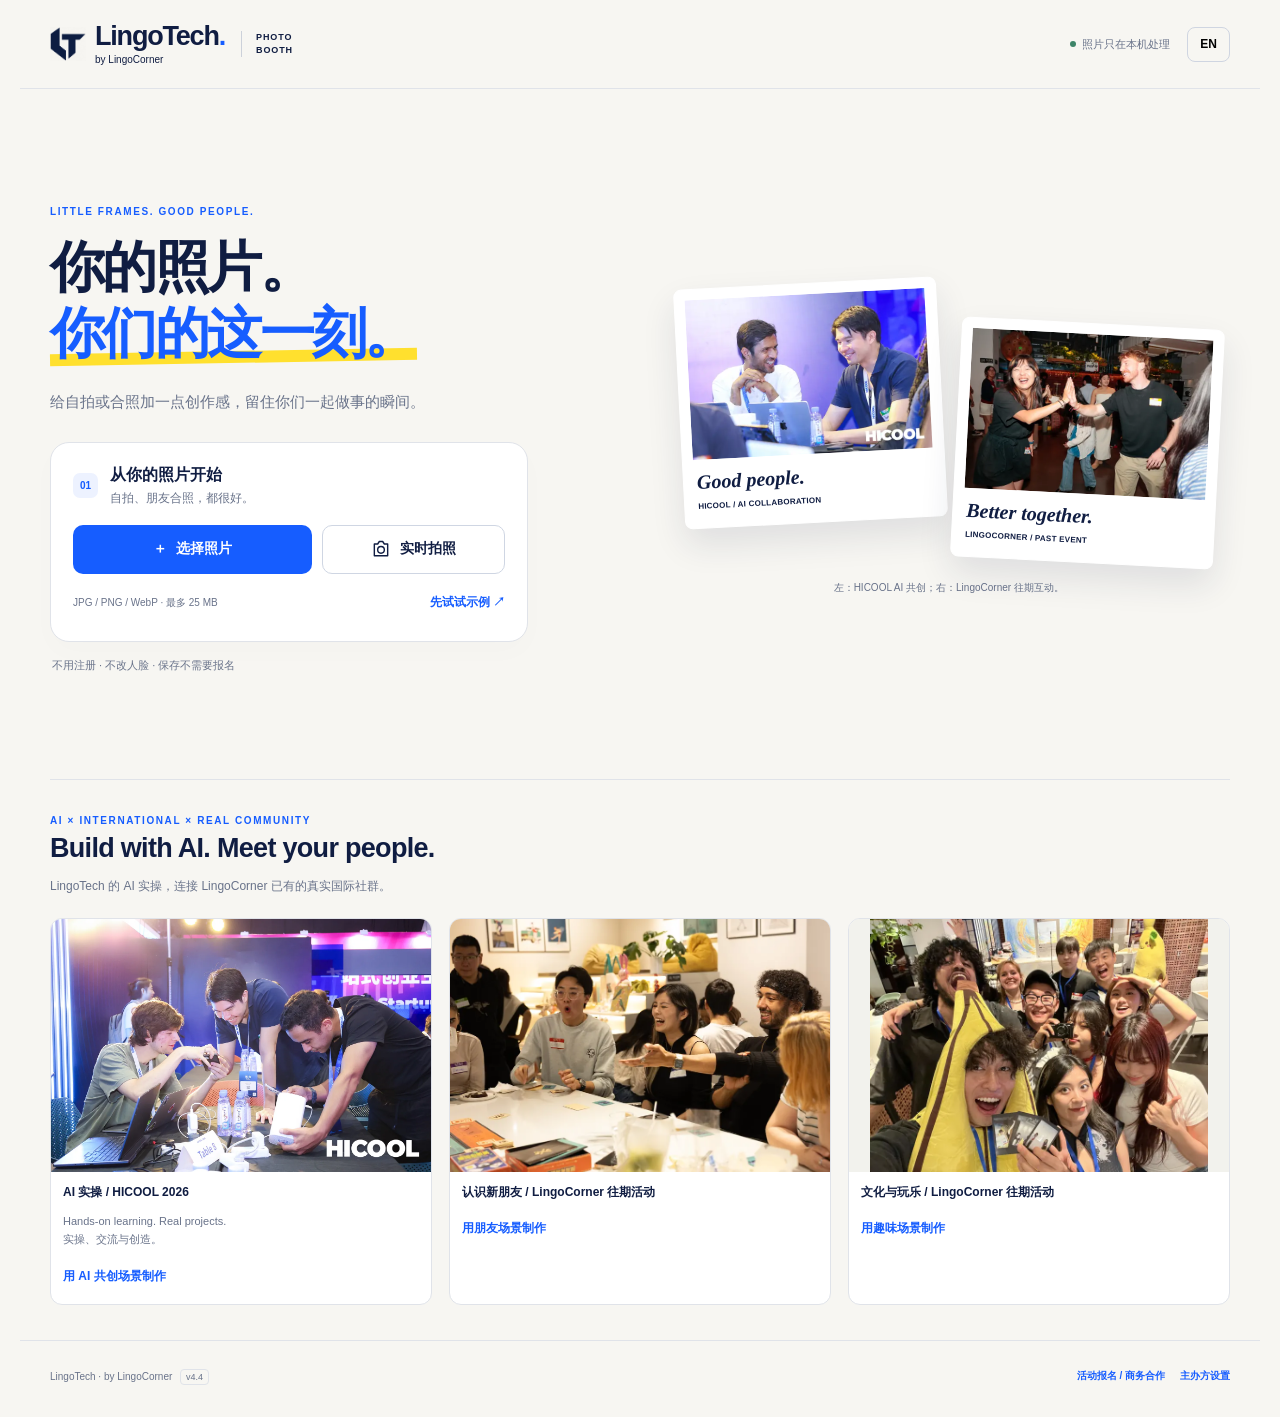
==== commit af1be693: "Publish verified v4.4 QR-enabled LingoTech pages to candidate branch" ====
--- a/lingotech/index.html
+++ b/lingotech/index.html
@@ -1,5 +1,5 @@
 <!doctype html>
-<!-- LingoTech release v4.3 Scenes, safe-area frames & unique community photos -->
+<!-- LingoTech release v4.4 shareable photos with scannable QR -->
 <html lang="zh-CN">
 <head>
 <meta charset="utf-8"><meta name="viewport" content="width=device-width,initial-scale=1,viewport-fit=cover">
@@ -587,7 +587,7 @@
 $('landingPhoto1').src=window.PHOTOBOOTH_HERO43||A.people;$('landingPhoto1').alt='HICOOL: two participants collaborating at a laptop';
 $('landingPhoto2').src=COMMUNITY.highfive;$('landingPhoto2').alt='Past LingoCorner event: participants exchanging a high five';
 const heroLabels43=document.querySelectorAll('.sample-caption small');if(heroLabels43[0])heroLabels43[0].textContent='HICOOL / AI COLLABORATION';if(heroLabels43[1])heroLabels43[1].textContent='LINGOCORNER / PAST EVENT';
-document.querySelectorAll('.version').forEach(e=>e.textContent='v4.3');
+document.querySelectorAll('.version').forEach(e=>e.textContent='v4.4');
 try{const u=new URL(location.href);for(const k of [...u.searchParams.keys()])if(/^utm_/i.test(k)||k==='v')u.searchParams.delete(k);history.replaceState(null,'',u.pathname+u.search+u.hash);}catch(_){}
 const oldDiag43=diagnostics;diagnostics=function(){return{...oldDiag43(),app:'LingoTech Photo Booth 4.3'};};window.LingoTechShareDiagnostics=diagnostics;
 window.LingoTechQA43={snapshot:()=>({...window.PhotoBoothQA.snapshot(),scene:state.scene,memoryStrip:state.memoryStrip,version:'4.3'}),layout:layout43,render:(target,model)=>drawArt(target,{...state,...model}),chooseScene:chooseScene43};
@@ -604,6 +604,85 @@
 const setLanguage43=setLanguage;
 setLanguage=function(next){setLanguage43(next);scheduleRender(true);};
 
+// v4.4: quiet-zone QR links to the clean Photo Booth URL. The QR contains no user data.
+const QR44_DESTINATION='https://williamlovecs.github.io/lingotech/';
+const QR44_MODULES=37;
+const QR44_BITS=atob('AAAAAAAAAAAAAAAAAAAAAAAAAP4vM/gEEfkQQC6I1roBdNZF0AuhXq6AQUaJBAP6qq/gAAcOAACW940AAEbnckA2wyS8AClKE2ACbdzlgEqIDgABjDOv4BGE+xoAXklcEAHL1TpAK5KDZgB6EPcwC77Y+gAAQCRcA/mjqkAQW5EfALpb74AF1ADfgC6WBjoBBPq1IA/sFJkAAAAAAAAAAAAAAAAAAAAAAAAAAA==');
+state.showQr44=true;
+function qr44Geometry(W,H){
+ const e=Math.round(Math.min(W,H)*.035),w=215,h=225;
+ return{x:W-e-w,y:H-e-h,w,h,qrSize:185};
+}
+function qr44Bit(i){return (QR44_BITS.charCodeAt(i>>3)&(128>>(i&7)))!==0;}
+function paintQr44(c,W,H){
+ const g=qr44Geometry(W,H),dark=state.template==='ideas'||state.template==='night';
+ c.save();c.fillStyle='#ffffff';c.strokeStyle=dark?'#7b8eae':'#dde4eb';c.lineWidth=2;
+ rounded(c,g.x,g.y,g.w,g.h,9);c.fill();c.stroke();
+ // Bilingual call to action remains part of the bitmap, not an HTML overlay.
+ text43(c,language==='zh'?'扫码制作同款':'SCAN TO MAKE YOURS',
+  {x:g.x+8,y:g.y+7,w:g.w-16,h:20},language==='zh'?15:13,INK,750,FONT,1,'center');
+ const unit=g.qrSize/QR44_MODULES,xx=g.x+(g.w-g.qrSize)/2,yy=g.y+28;
+ c.fillStyle='#ffffff';c.fillRect(xx,yy,g.qrSize,g.qrSize);
+ c.fillStyle='#111b35';
+ for(let r=0;r<QR44_MODULES;r++)for(let col=0;col<QR44_MODULES;col++){
+  if(!qr44Bit(r*QR44_MODULES+col))continue;
+  // QR modules occupy integral pixels (185 / 37 = 5); no anti-aliasing.
+  c.fillRect(xx+col*unit,yy+r*unit,unit,unit);
+ }
+ c.restore();
+}
+const layoutBeforeQr44=layout43;
+layout43=function(template,W,H,m=state){
+ const g=layoutBeforeQr44(template,W,H,m);
+ if(m.showQr44!==false){
+  const q=qr44Geometry(W,H),maxRight=q.x-20;
+  const photoEnd=g.photo.y+g.photo.h,limit=q.y-10;
+  if(photoEnd>limit){const shift=photoEnd-limit;g.photo.h-=shift;g.title.y-=shift;g.caption.y-=shift;}
+  for(const name of ['title','caption','footer']){
+   g[name].w=Math.min(g[name].w,Math.max(160,maxRight-g[name].x));
+  }
+ }
+ return g;
+};
+const memoryBeforeQr44=memory43;
+memory43=function(c,W,H,m){
+ if(m.showQr44===false)return memoryBeforeQr44(c,W,H,m);
+ if(!m.memoryStrip)return;
+ const e=Math.round(Math.min(W,H)*.035),y=H-e-142;
+ box(c,e,y,W-2*e,142,'#fff',5);
+ const iw=148,ih=98;
+ ['friends','play'].forEach((key,i)=>{
+  const im=communityPhotos[key];if(!im)return;
+  const r={x:e+12+i*(iw+12),y:y+12,w:iw,h:ih};const p=placement(r,im,'contain');
+  box(c,r.x,r.y,r.w,r.h,'#f3f3ef');c.drawImage(im,p.x,p.y,p.w,p.h);
+ });
+ const x=e+340,w=Math.max(120,qr44Geometry(W,H).x-x-17);
+ text43(c,'PAST LINGOCORNER MOMENTS',{x,y:y+16,w,h:30},20,'#4e6079',750);
+ text43(c,'往期社群活动 · 灵感照片',{x,y:y+52,w,h:32},22,'#4e6079',500);
+ text43(c,'NOT THIS PHOTO / 非本次照片场景',{x,y:y+94,w,h:25},14,'#65758b',500);
+};
+const renderBeforeQr44=render43;
+render43=function(c,W,H,m){
+ const result=renderBeforeQr44(c,W,H,m);
+ if(m.showQr44!==false)paintQr44(c,W,H);
+ return result;
+};
+const qrPanel44=document.createElement('section');
+qrPanel44.className='control-card qr-panel44';
+qrPanel44.innerHTML='<label class="memory-check"><input type="checkbox" id="showQr44" checked><span data-i18n="qrToggle44"></span></label><small data-i18n="qrHelp44"></small>';
+$('communityControls').insertAdjacentElement('afterend',qrPanel44);
+$('showQr44').onchange=e=>{state.showQr44=e.target.checked;scheduleRender(true);};
+const qrExportHint44=document.createElement('p');qrExportHint44.id='qrExportHint44';qrExportHint44.className='help';qrExportHint44.dataset.i18n='qrExportHint44';
+$('resultImage').insertAdjacentElement('afterend',qrExportHint44);
+const qrStyle44=document.createElement('style');
+qrStyle44.textContent='.qr-panel44 .memory-check{display:flex;align-items:center;gap:9px;cursor:pointer;font-weight:650}.qr-panel44 small{display:block;margin-top:8px;color:#66738b;font-size:11px;line-height:1.55}#qrExportHint44{font-size:11px;color:#66738b;line-height:1.5;margin:7px 0 9px}';
+document.head.append(qrStyle44);
+Object.assign(WORDS.zh,{qrToggle44:'在照片上显示 LingoTech 二维码',qrHelp44:'默认开启，扫码可制作自己的照片；不收集或上传原图。可关闭后保存纯照片。',qrExportHint44:'照片右下角带有可扫码入口。微信里可长按照片尝试识别二维码。'});
+Object.assign(WORDS.en,{qrToggle44:'Add a LingoTech QR code to my photo',qrHelp44:'On by default. Friends can scan to make their own; your photo stays on your device. Turn off for a clean keepsake.',qrExportHint44:'The QR on your photo opens Photo Booth. In WeChat, try long-pressing the shared picture to scan it.'});
+const updateBeforeQr44=updateUI;
+updateUI=function(){updateBeforeQr44();qrExportHint44.hidden=state.showQr44===false;};
+window.LingoTechQA44={destination:QR44_DESTINATION,qr:()=>({...qr44Geometry(dims(state.ratio).W,dims(state.ratio).H),enabled:state.showQr44}),toggle:(v)=>{state.showQr44=!!v;$('showQr44').checked=!!v;scheduleRender(true);}};
+
 translate();scheduleRender(true);
 })();
 </script>
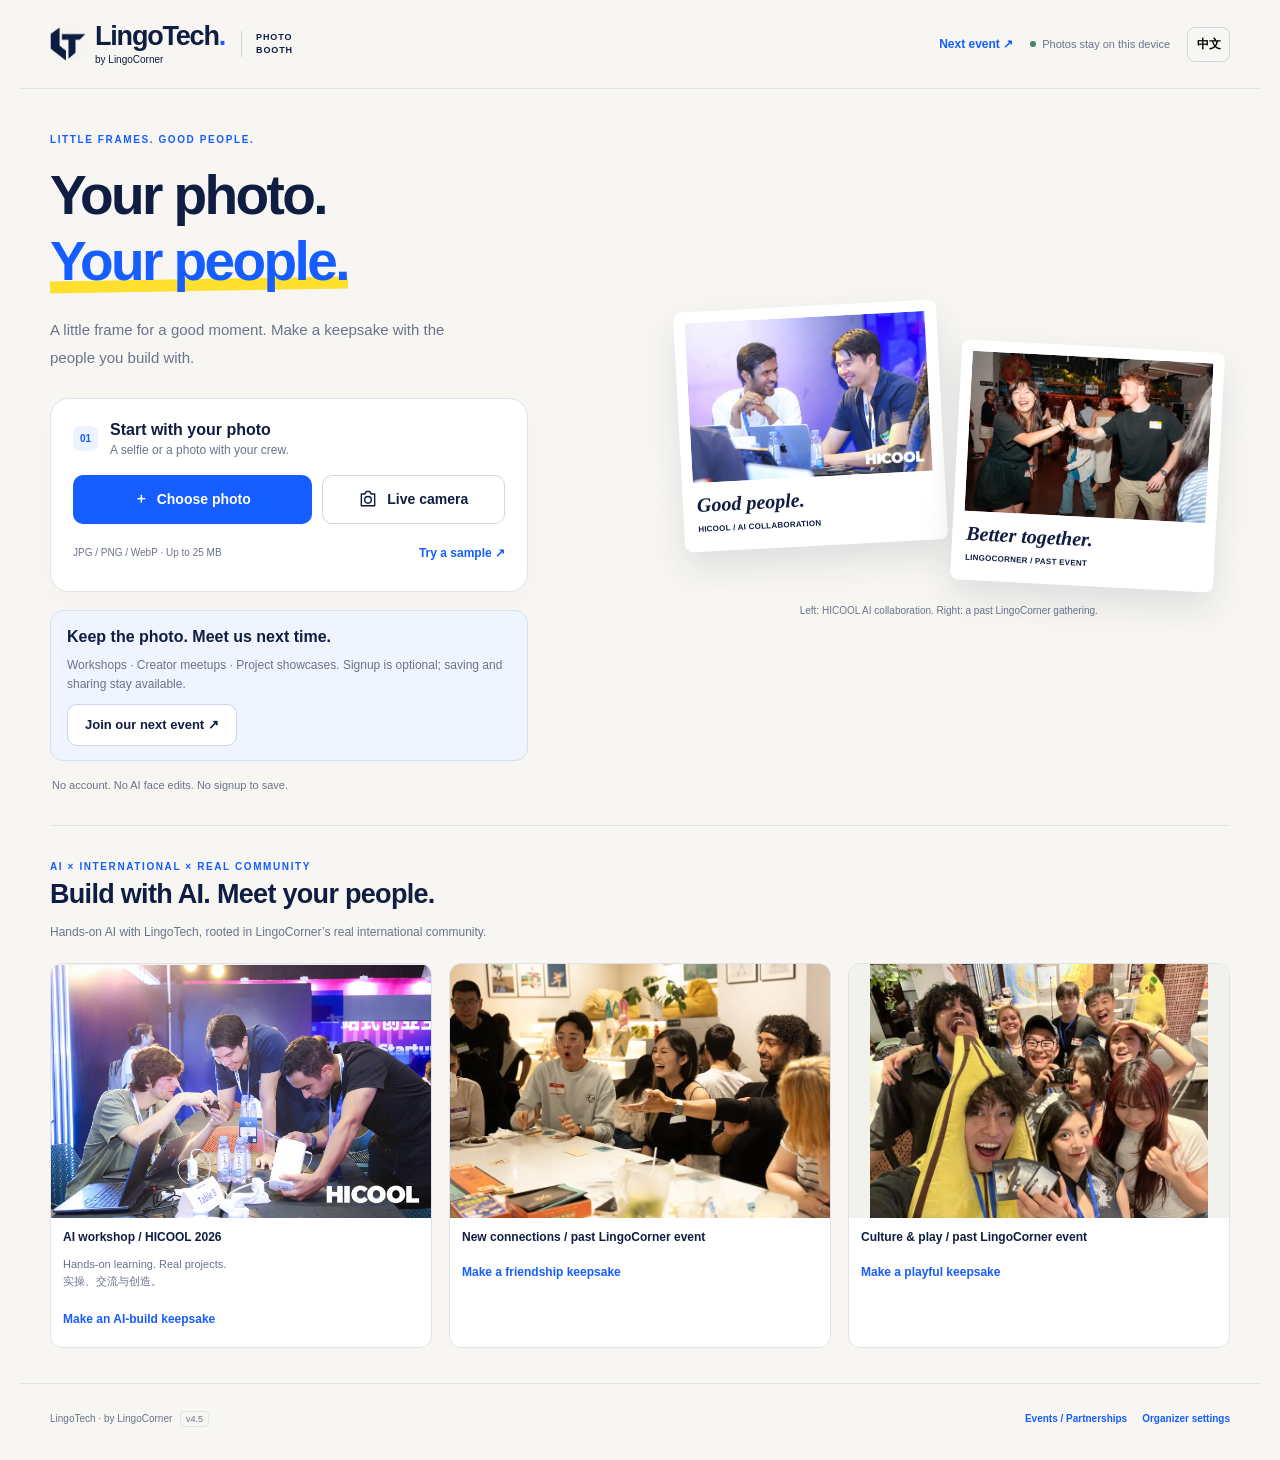
==== commit f71deda4: "Build verified v4.5 canonical Photo Booth and legacy redirect" ====
--- a/lingotech/index.html
+++ b/lingotech/index.html
@@ -1,10 +1,12 @@
 <!doctype html>
-<!-- LingoTech release v4.4 shareable photos with scannable QR -->
+<!-- LingoTech release v4.5 unified entry and shared-device privacy -->
 <html lang="zh-CN">
 <head>
 <meta charset="utf-8"><meta name="viewport" content="width=device-width,initial-scale=1,viewport-fit=cover">
 <meta name="theme-color" content="#f7f6f2"><meta name="description" content="LingoTech Photo Booth. Make a little keepsake with your own photo. Local editing, no AI face changes.">
 <title>LingoTech Photo Booth</title>
+<link rel="canonical" href="https://williamlovecs.github.io/lingotech/">
+<meta name="app-version" content="4.5">
 <style>:root{--ink:#101d42;--muted:#69738a;--blue:#165dff;--yellow:#ffe02e;--cream:#f7f6f2;--line:#e0e3e9;--white:#fff;--font:Inter,-apple-system,BlinkMacSystemFont,"Segoe UI","PingFang SC","Microsoft YaHei",sans-serif}*{box-sizing:border-box}html{scroll-behavior:smooth}body{margin:0;background:var(--cream);color:var(--ink);font-family:var(--font);-webkit-font-smoothing:antialiased}button,input,select{font:inherit}button,a,input,select{-webkit-tap-highlight-color:transparent}button{cursor:pointer}button:disabled{cursor:wait;opacity:.45}button,a{touch-action:manipulation}a{color:inherit;text-decoration:none}button:focus-visible,a:focus-visible,input:focus-visible,select:focus-visible,summary:focus-visible,canvas:focus-visible{outline:3px solid #d99c00;outline-offset:4px}[hidden]{display:none!important}button svg{width:20px;height:20px;fill:none;stroke:currentColor;stroke-width:1.7;stroke-linejoin:round;stroke-linecap:round}.site-header{max-width:1240px;margin:auto;padding:23px 30px;display:flex;align-items:center;justify-content:space-between;gap:16px;border-bottom:1px solid var(--line)}.brand{display:flex;align-items:center;gap:9px}.brand img{object-fit:contain}.brand b{font-size:27px;letter-spacing:-1.2px;line-height:1}.brand small{display:block;font-size:10px;margin-top:4px}.brand-dot{color:var(--blue)}.product-word{font-size:9px;line-height:1.4;letter-spacing:.1em;padding-left:14px;margin-left:7px;border-left:1px solid #ccd1da;font-weight:700}.header-right{display:flex;align-items:center;gap:17px}.local-note{font-size:11px;color:var(--muted);display:flex;gap:6px;align-items:center}.local-note i,.status i{width:6px;height:6px;border-radius:50%;background:#3d8468;display:inline-block;flex-shrink:0}.language-btn{border:1px solid #cfd5e1;background:transparent;border-radius:8px;font-size:12px;font-weight:700;min-height:35px;min-width:43px}.eyebrow{font-size:10px;letter-spacing:.16em;font-weight:800;color:var(--blue);margin:0 0 18px}main{max-width:1240px;margin:auto;padding:0 30px}.welcome{min-height:690px;display:grid;grid-template-columns:1fr 1fr;align-items:center;gap:55px;padding:45px 0 34px}.welcome h1{font-size:clamp(42px,4.3vw,64px);font-weight:850;letter-spacing:-2.6px;line-height:1.19;margin:0 0 22px}.welcome h1 span{color:var(--blue);position:relative;z-index:1}.welcome h1 span:after{content:'';position:absolute;bottom:1px;left:0;right:0;height:12px;background:var(--yellow);z-index:-1;transform:rotate(-1deg)}.welcome-desc{font-size:15px;line-height:1.85;color:var(--muted);max-width:430px;margin:0 0 26px}.upload-card{background:#fff;padding:22px;border-radius:19px;border:1px solid var(--line);max-width:478px;box-shadow:0 10px 28px #101d4204}.upload-card.drag-over{outline:3px solid var(--blue);background:#f0f5ff}.upload-title{display:flex;align-items:center;gap:12px;margin-bottom:18px}.step-dot{width:25px;height:25px;display:inline-grid;place-items:center;flex-shrink:0;background:#edf2ff;color:var(--blue);font-size:10px;border-radius:7px;font-weight:800}.upload-title b{font-size:16px}.upload-title small{display:block;color:var(--muted);font-size:12px;margin-top:4px}.upload-actions{display:grid;grid-template-columns:1.3fr 1fr;gap:10px}.btn{border:0;border-radius:10px;min-height:49px;display:inline-flex;align-items:center;justify-content:center;gap:9px;padding:12px 17px;font-size:14px;font-weight:750;white-space:nowrap;transition:background .15s,transform .15s}.btn:not(:disabled):hover{transform:translateY(-1px)}.btn.primary{background:var(--blue);color:#fff}.btn.outline{background:#fff;border:1px solid #cfd6e3;color:var(--ink)}.btn.yellow{background:var(--yellow);color:var(--ink)}.upload-bottom{display:flex;justify-content:space-between;gap:12px;align-items:center;margin-top:13px;font-size:10px;color:var(--muted)}.text-btn{border:0;background:transparent;color:var(--blue);font-size:12px;font-weight:650;padding:7px 0;min-height:32px}.text-btn.muted{color:var(--muted)}.promise{font-size:11px;color:var(--muted);margin:16px 0 0 2px}.welcome-art{position:relative;height:570px}.art-orbit{position:absolute;width:480px;height:480px;left:8px;top:30px;border:1px solid #d7dfed;border-radius:50%;background:radial-gradient(circle,#e7efff 0,transparent 68%)}.art-orbit:after{content:'';position:absolute;inset:42px;border:1px dashed #c9d4e6;border-radius:50%}.sample-card{position:absolute;width:345px;background:#fff;padding:12px 12px 18px;box-shadow:0 16px 34px #1725471c;border:1px solid #fff}.sample-photo{height:225px;overflow:hidden}.sample-photo img{width:100%;height:100%;object-fit:cover}.sample-one{top:32px;left:7px;transform:rotate(-8deg)}.sample-two{right:-3px;top:234px;transform:rotate(7deg);background:#fffdf5}.sample-caption{padding:13px 5px 0;display:flex;justify-content:space-between;align-items:center;gap:12px}.sample-caption i{font-family:Georgia,serif;font-weight:bold;font-size:22px}.sample-caption small{font-size:8px;font-weight:650;letter-spacing:.03em}.art-sticker{position:absolute;right:0;top:110px;transform:rotate(8deg);background:var(--yellow);padding:17px 19px;font-size:17px;font-weight:750;line-height:1.5;box-shadow:0 4px 0 #1426570a}.art-spark{position:absolute;bottom:61px;left:20px;font-size:65px;color:var(--blue);line-height:1}.sample-disclaimer{position:absolute;right:15px;bottom:0;font-size:10px;color:var(--muted)}.site-footer{max-width:1240px;margin:0 auto;padding:19px 30px 25px;border-top:1px solid var(--line);font-size:10px;color:var(--muted);display:flex;align-items:center;justify-content:space-between;gap:18px}.version{border:1px solid var(--line);padding:2px 5px;border-radius:4px;margin-left:5px;font-size:9px}.site-footer button{font-size:10px}.editor{padding:26px 0 32px}.editor-bar{display:flex;align-items:center;justify-content:space-between;gap:20px;margin-bottom:22px}.editor-bar .eyebrow{margin-bottom:7px;font-size:9px}.editor-bar h1{font-size:27px;letter-spacing:-.9px;margin:0;line-height:1.3}.editor-links{display:flex;gap:18px}.workspace{display:grid;grid-template-columns:minmax(0,1fr) 365px;gap:24px;align-items:start}.preview-panel{min-width:0}.preview-top{display:flex;justify-content:space-between;align-items:center;margin:2px 2px 12px;gap:12px}.status{display:flex;gap:7px;align-items:center;font-size:11px;color:var(--muted)}.mono{font-family:ui-monospace,monospace;font-size:10px;color:var(--muted)}.stage{border:1px solid #dbe2ec;border-radius:18px;background-color:#e9eef3;background-image:radial-gradient(#c9d3df 1px,transparent 1px);background-size:15px 15px;padding:25px;min-height:530px;display:grid;place-items:center;overflow:hidden}.canvas-shell{width:var(--stage-w,100%);max-width:100%;box-shadow:0 17px 35px #0b193c26;line-height:0;background:#fff}.canvas-shell canvas{width:100%;height:auto;display:block;user-select:none;touch-action:pan-y}.canvas-shell canvas.can-crop{touch-action:none;cursor:grab}.canvas-shell canvas.can-crop:active{cursor:grabbing}.preview-foot{display:flex;align-items:center;justify-content:space-between;gap:10px;font-size:11px;margin:9px 3px;color:var(--muted)}.preview-foot button{font-size:11px}.landscape-tip{background:#eaf0ff;border-radius:10px;padding:8px 12px;display:flex;justify-content:space-between;align-items:center;gap:10px;font-size:11px;line-height:1.6}.landscape-tip .text-btn{flex-shrink:0;font-size:11px}.controls{display:flex;flex-direction:column;gap:13px}.control-card{background:#fff;border:1px solid var(--line);border-radius:15px;padding:17px}.section-heading{display:flex;gap:8px;align-items:center;margin-bottom:15px}.section-heading h2{margin:0;font-size:14px;font-weight:750}.small-label{font-size:8px;letter-spacing:.07em;margin-left:auto;color:#8a94a8;white-space:nowrap}.templates{display:grid;grid-template-columns:repeat(3,minmax(0,1fr));gap:8px}.template{min-width:0;background:#f7f7f5;border:2px solid transparent;border-radius:11px;padding:6px;text-align:left;color:var(--ink);transition:border-color .15s}.template.active{border-color:var(--blue);background:#eef3ff}.template canvas{width:100%;height:auto;display:block;box-shadow:0 1px 4px #11193314}.template span{display:block;padding-top:8px}.template b{display:block;white-space:nowrap;font-size:10px;letter-spacing:-.2px}.template small{display:block;color:var(--muted);font-size:9px;margin-top:3px}.field-heading{display:flex;align-items:center;justify-content:space-between;gap:10px;font-size:12px;font-weight:650;margin-bottom:10px}.field-heading .text-btn{font-size:10px;min-height:24px;padding:3px 0}.segments{display:flex;gap:4px;background:#eff1f5;border-radius:10px;padding:4px}.segments button{flex:1;min-width:0;border:0;background:transparent;border-radius:7px;padding:8px 4px;display:flex;flex-direction:column;gap:3px;align-items:center;color:#67738b;font-size:10px}.segments b{font-size:12px}.segments button.active{background:#fff;box-shadow:0 2px 5px #1c2d5410;color:var(--ink)}.fit-row{display:flex;gap:7px;margin-top:15px}.fit-choice{flex:1;display:flex;gap:6px;align-items:center;justify-content:center;border:1px solid #e1e5ed;border-radius:8px;background:#fff;padding:10px 5px;font-size:11px;font-weight:650;color:#67738b}.fit-choice.active{background:#eef4ff;border-color:#b8ceff;color:var(--blue)}.help{font-size:11px;line-height:1.7;color:var(--muted);margin:10px 0 0}.personal-card{padding:0}.personal-card summary{display:flex;gap:8px;align-items:center;padding:17px;list-style:none;cursor:pointer;font-size:13px;font-weight:700}.personal-card summary::-webkit-details-marker{display:none}.optional{color:var(--muted);font-size:10px;font-weight:400}.plus{margin-left:auto;color:var(--blue);font-size:17px}.personal-card[open] .plus{transform:rotate(45deg)}.personal-inner{padding:0 17px 17px}.field-label{display:block;font-size:11px;font-weight:650;margin-bottom:8px}input[type=text],input[type=url],select{width:100%;border:1px solid #d9dfeb;border-radius:8px;padding:11px;background:#fff;min-height:43px;color:var(--ink);font-size:14px}input[type=range]{width:100%;height:30px;accent-color:var(--blue)}#cropControls{margin-top:12px}.tag-label{display:flex;gap:9px;align-items:center;font-size:11px;font-weight:650;margin:15px 0 8px}.tag-label small{color:var(--muted);font-weight:400}.tags{display:flex;gap:5px;flex-wrap:wrap}.tags button{background:#f3f5f9;color:#5a6680;border:1px solid transparent;border-radius:6px;padding:8px 9px;font-size:10px}.tags .active{background:#eaf0ff;border-color:#b6caff;color:var(--blue)}.bg-label{margin-top:15px}.edit-promise{font-size:10px;line-height:1.8;color:var(--muted);margin:0 7px}.save-bar{background:#fff;border:1px solid var(--line);border-radius:15px;padding:16px}.save-meta{display:flex;align-items:center;justify-content:space-between;gap:7px;margin-bottom:13px}.save-meta b{font-size:12px}.save-meta span{font-size:10px;color:var(--muted)}.save-buttons{display:grid;grid-template-columns:1.3fr 1fr;gap:9px}.save-buttons .btn{font-size:13px;min-height:48px}.file-error{background:#fff0ed;color:#8e2b15;border:1px solid #edc4ba;padding:12px;border-radius:8px;font-size:12px;line-height:1.6;margin:18px 0}.modal{position:fixed;inset:0;background:#0b1737ab;z-index:1000;display:flex;align-items:center;justify-content:center;padding:22px;backdrop-filter:blur(4px)}.modal-card{background:#fff;border-radius:20px;max-height:92svh;overflow:auto;width:100%;max-width:480px;padding:23px;box-shadow:0 20px 90px #09122533}.modal-head{display:flex;justify-content:space-between;align-items:start;gap:12px}.modal-head h2{font-size:22px;letter-spacing:-.7px;margin:5px 0 0}.modal-head .eyebrow{font-size:8px;margin:2px 0}.close-btn{border:0;background:#eff2f7;border-radius:50%;width:34px;height:34px;flex-shrink:0;font-size:23px;color:var(--ink)}.result-image{display:block;max-width:100%;width:auto;max-height:55svh;object-fit:contain;margin:16px auto;-webkit-touch-callout:default;user-select:auto}.modal-actions{display:grid;grid-template-columns:1fr 1fr;gap:9px}.modal-actions .btn{font-size:12px}.join-section{background:#f7f8fc;border-radius:12px;padding:17px;margin-top:18px}.join-section small{font-size:8px;letter-spacing:.12em;color:var(--blue);font-weight:750}.join-section h3{font-size:16px;margin:8px 0;letter-spacing:-.3px}.join-section p{font-size:10px;color:var(--muted)}.join-section .btn{font-size:12px;min-height:42px;margin-top:8px;width:100%}.demo-notice{font-size:11px;color:#916a00;line-height:1.6}.setup-card label{display:block;font-size:12px;font-weight:700;margin:18px 0 8px}.setup-card .btn{width:100%;margin-top:12px}.setup-card>p.help:last-child{font-size:10px}.loading{position:fixed;inset:0;background:#f8faf5e8;z-index:2000;display:flex;flex-direction:column;gap:18px;align-items:center;justify-content:center;font-size:13px}.spinner{width:33px;height:33px;border:3px solid #dce4f7;border-top-color:var(--blue);border-radius:50%;animation:spin .8s linear infinite}.loading button{background:none;border:0;color:var(--blue);padding:10px}.toast{position:fixed;z-index:3000;left:50%;bottom:100px;transform:translate(-50%,15px);opacity:0;pointer-events:none;max-width:min(90vw,480px);padding:12px 17px;border-radius:12px;color:#fff;background:#101d42ed;box-shadow:0 8px 25px #101d4230;transition:opacity .2s,transform .2s;font-size:12px;line-height:1.5;text-align:center}.toast.show{opacity:1;transform:translate(-50%,0)}.sr-only{position:absolute;width:1px;height:1px;padding:0;margin:-1px;overflow:hidden;clip:rect(0,0,0,0);white-space:nowrap;border:0}@keyframes spin{to{transform:rotate(360deg)}}
 @media(min-width:900px){.preview-panel{position:sticky;top:16px}.canvas-shell{max-width:100%}.stage{height:min(68vh,760px)}.controls .save-bar{margin-top:1px}}
 @media(max-width:1050px){.welcome{gap:30px}.sample-card{width:300px}.sample-photo{height:200px}.welcome-art{height:520px}.sample-two{top:235px}.art-orbit{width:390px;height:390px}.art-sticker{right:-8px;top:140px}.workspace{grid-template-columns:minmax(0,1fr) 340px;gap:18px}}
@@ -25,7 +27,7 @@
 .camera-controls{display:grid;grid-template-columns:1fr 1.1fr;gap:10px}.camera-shutter{font-size:17px}.camera-fallback{display:block;width:100%;text-align:center;margin-top:8px;font-size:12px}
 @media(max-width:650px){.camera-card{padding:15px}.camera-viewport{max-height:57svh;margin:11px auto 8px;aspect-ratio:3/4}.camera-controls .btn{padding:10px 6px;font-size:12px}.camera-status{font-size:10px}}
 </style>
-<script>window.PHOTOBOOTH_HERO43="[data-uri]";</script><script id="publicConfig">window.PHOTOBOOTH_CONFIG = {"joinUrl":"https://ncncpg6l01bx.feishu.cn/share/base/shrcnZix9z8F9hvu5z0Oxnye0xc","partnerUrl":"https://ncncpg6l01bx.feishu.cn/share/base/shrcn82W1jQAbhkUiAYgD7xVfTd","formsVerified":true,"eventLabel":"","defaultLanguage":"zh"};</script><script id="formInputs">window.LINGOTECH_FORMS = [{"url":"https://ncncpg6l01bx.feishu.cn/share/base/shrcnZix9z8F9hvu5z0Oxnye0xc","qr":"[data-uri]","title":"Join LingoTech / 加入 LingoTech"},{"url":"https://ncncpg6l01bx.feishu.cn/share/base/shrcn82W1jQAbhkUiAYgD7xVfTd","qr":"[data-uri]","title":"LingoTech｜商务与生态合作意向登记 / Business & Partnership Interest"}];</script>
+<script>window.PHOTOBOOTH_HERO43="[data-uri]";</script><script id="publicConfig">window.PHOTOBOOTH_CONFIG = {"joinUrl":"https://ncncpg6l01bx.feishu.cn/share/base/shrcnZix9z8F9hvu5z0Oxnye0xc","partnerUrl":"https://ncncpg6l01bx.feishu.cn/share/base/shrcn82W1jQAbhkUiAYgD7xVfTd","formsVerified":true,"eventLabel":"","defaultLanguage":"auto"};</script><script id="formInputs">window.LINGOTECH_FORMS = [{"url":"https://ncncpg6l01bx.feishu.cn/share/base/shrcnZix9z8F9hvu5z0Oxnye0xc","qr":"[data-uri]","title":"Join LingoTech / 加入 LingoTech"},{"url":"https://ncncpg6l01bx.feishu.cn/share/base/shrcn82W1jQAbhkUiAYgD7xVfTd","qr":"[data-uri]","title":"LingoTech｜商务与生态合作意向登记 / Business & Partnership Interest"}];</script>
 <script id="embeddedAssets">window.PHOTOBOOTH_ASSETS = {"logo": "[data-uri]", "workshop": "[data-uri]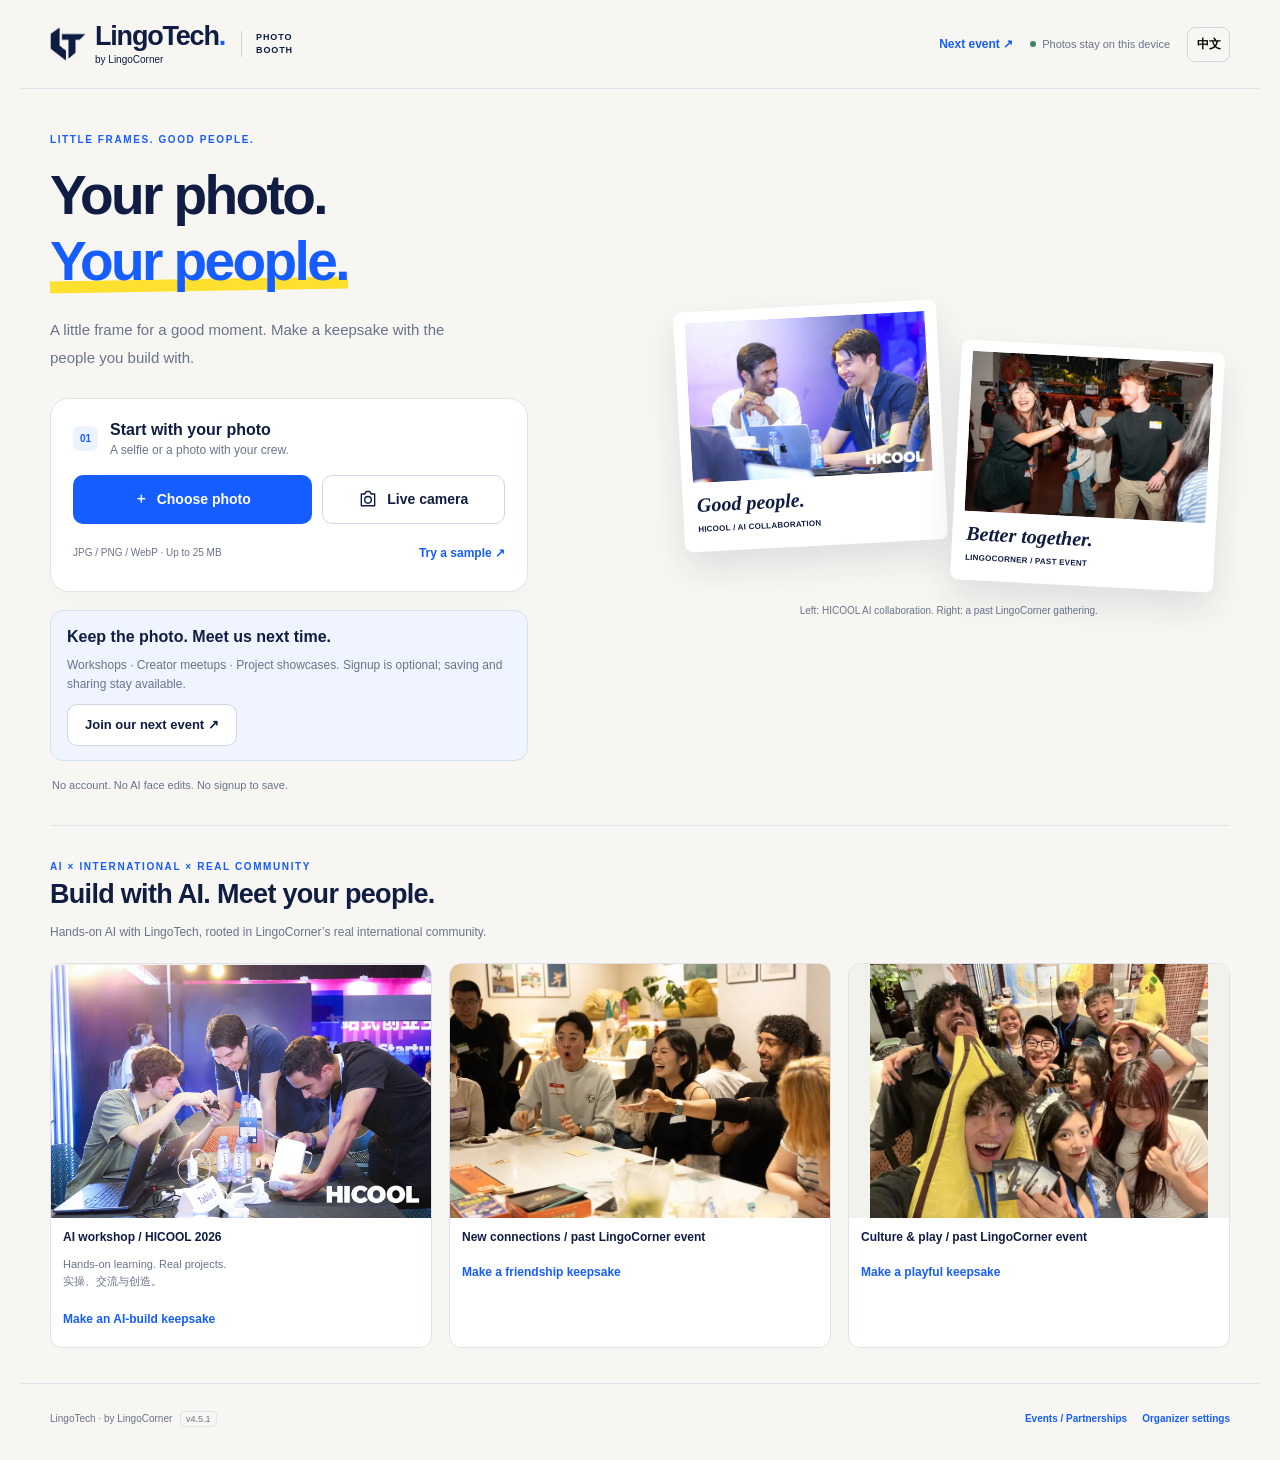
==== commit 6c59267b: "Publish tested v4.5.1 camera and metadata fixes to candidate branch" ====
--- a/lingotech/index.html
+++ b/lingotech/index.html
@@ -5,8 +5,8 @@
 <meta charset="utf-8"><meta name="viewport" content="width=device-width,initial-scale=1,viewport-fit=cover">
 <meta name="theme-color" content="#f7f6f2"><meta name="description" content="LingoTech Photo Booth. Make a little keepsake with your own photo. Local editing, no AI face changes.">
 <title>LingoTech Photo Booth</title>
-<link rel="canonical" href="https://williamlovecs.github.io/lingotech/">
-<meta name="app-version" content="4.5">
+
+<meta name="app-version" content="4.5.1">
 <style>:root{--ink:#101d42;--muted:#69738a;--blue:#165dff;--yellow:#ffe02e;--cream:#f7f6f2;--line:#e0e3e9;--white:#fff;--font:Inter,-apple-system,BlinkMacSystemFont,"Segoe UI","PingFang SC","Microsoft YaHei",sans-serif}*{box-sizing:border-box}html{scroll-behavior:smooth}body{margin:0;background:var(--cream);color:var(--ink);font-family:var(--font);-webkit-font-smoothing:antialiased}button,input,select{font:inherit}button,a,input,select{-webkit-tap-highlight-color:transparent}button{cursor:pointer}button:disabled{cursor:wait;opacity:.45}button,a{touch-action:manipulation}a{color:inherit;text-decoration:none}button:focus-visible,a:focus-visible,input:focus-visible,select:focus-visible,summary:focus-visible,canvas:focus-visible{outline:3px solid #d99c00;outline-offset:4px}[hidden]{display:none!important}button svg{width:20px;height:20px;fill:none;stroke:currentColor;stroke-width:1.7;stroke-linejoin:round;stroke-linecap:round}.site-header{max-width:1240px;margin:auto;padding:23px 30px;display:flex;align-items:center;justify-content:space-between;gap:16px;border-bottom:1px solid var(--line)}.brand{display:flex;align-items:center;gap:9px}.brand img{object-fit:contain}.brand b{font-size:27px;letter-spacing:-1.2px;line-height:1}.brand small{display:block;font-size:10px;margin-top:4px}.brand-dot{color:var(--blue)}.product-word{font-size:9px;line-height:1.4;letter-spacing:.1em;padding-left:14px;margin-left:7px;border-left:1px solid #ccd1da;font-weight:700}.header-right{display:flex;align-items:center;gap:17px}.local-note{font-size:11px;color:var(--muted);display:flex;gap:6px;align-items:center}.local-note i,.status i{width:6px;height:6px;border-radius:50%;background:#3d8468;display:inline-block;flex-shrink:0}.language-btn{border:1px solid #cfd5e1;background:transparent;border-radius:8px;font-size:12px;font-weight:700;min-height:35px;min-width:43px}.eyebrow{font-size:10px;letter-spacing:.16em;font-weight:800;color:var(--blue);margin:0 0 18px}main{max-width:1240px;margin:auto;padding:0 30px}.welcome{min-height:690px;display:grid;grid-template-columns:1fr 1fr;align-items:center;gap:55px;padding:45px 0 34px}.welcome h1{font-size:clamp(42px,4.3vw,64px);font-weight:850;letter-spacing:-2.6px;line-height:1.19;margin:0 0 22px}.welcome h1 span{color:var(--blue);position:relative;z-index:1}.welcome h1 span:after{content:'';position:absolute;bottom:1px;left:0;right:0;height:12px;background:var(--yellow);z-index:-1;transform:rotate(-1deg)}.welcome-desc{font-size:15px;line-height:1.85;color:var(--muted);max-width:430px;margin:0 0 26px}.upload-card{background:#fff;padding:22px;border-radius:19px;border:1px solid var(--line);max-width:478px;box-shadow:0 10px 28px #101d4204}.upload-card.drag-over{outline:3px solid var(--blue);background:#f0f5ff}.upload-title{display:flex;align-items:center;gap:12px;margin-bottom:18px}.step-dot{width:25px;height:25px;display:inline-grid;place-items:center;flex-shrink:0;background:#edf2ff;color:var(--blue);font-size:10px;border-radius:7px;font-weight:800}.upload-title b{font-size:16px}.upload-title small{display:block;color:var(--muted);font-size:12px;margin-top:4px}.upload-actions{display:grid;grid-template-columns:1.3fr 1fr;gap:10px}.btn{border:0;border-radius:10px;min-height:49px;display:inline-flex;align-items:center;justify-content:center;gap:9px;padding:12px 17px;font-size:14px;font-weight:750;white-space:nowrap;transition:background .15s,transform .15s}.btn:not(:disabled):hover{transform:translateY(-1px)}.btn.primary{background:var(--blue);color:#fff}.btn.outline{background:#fff;border:1px solid #cfd6e3;color:var(--ink)}.btn.yellow{background:var(--yellow);color:var(--ink)}.upload-bottom{display:flex;justify-content:space-between;gap:12px;align-items:center;margin-top:13px;font-size:10px;color:var(--muted)}.text-btn{border:0;background:transparent;color:var(--blue);font-size:12px;font-weight:650;padding:7px 0;min-height:32px}.text-btn.muted{color:var(--muted)}.promise{font-size:11px;color:var(--muted);margin:16px 0 0 2px}.welcome-art{position:relative;height:570px}.art-orbit{position:absolute;width:480px;height:480px;left:8px;top:30px;border:1px solid #d7dfed;border-radius:50%;background:radial-gradient(circle,#e7efff 0,transparent 68%)}.art-orbit:after{content:'';position:absolute;inset:42px;border:1px dashed #c9d4e6;border-radius:50%}.sample-card{position:absolute;width:345px;background:#fff;padding:12px 12px 18px;box-shadow:0 16px 34px #1725471c;border:1px solid #fff}.sample-photo{height:225px;overflow:hidden}.sample-photo img{width:100%;height:100%;object-fit:cover}.sample-one{top:32px;left:7px;transform:rotate(-8deg)}.sample-two{right:-3px;top:234px;transform:rotate(7deg);background:#fffdf5}.sample-caption{padding:13px 5px 0;display:flex;justify-content:space-between;align-items:center;gap:12px}.sample-caption i{font-family:Georgia,serif;font-weight:bold;font-size:22px}.sample-caption small{font-size:8px;font-weight:650;letter-spacing:.03em}.art-sticker{position:absolute;right:0;top:110px;transform:rotate(8deg);background:var(--yellow);padding:17px 19px;font-size:17px;font-weight:750;line-height:1.5;box-shadow:0 4px 0 #1426570a}.art-spark{position:absolute;bottom:61px;left:20px;font-size:65px;color:var(--blue);line-height:1}.sample-disclaimer{position:absolute;right:15px;bottom:0;font-size:10px;color:var(--muted)}.site-footer{max-width:1240px;margin:0 auto;padding:19px 30px 25px;border-top:1px solid var(--line);font-size:10px;color:var(--muted);display:flex;align-items:center;justify-content:space-between;gap:18px}.version{border:1px solid var(--line);padding:2px 5px;border-radius:4px;margin-left:5px;font-size:9px}.site-footer button{font-size:10px}.editor{padding:26px 0 32px}.editor-bar{display:flex;align-items:center;justify-content:space-between;gap:20px;margin-bottom:22px}.editor-bar .eyebrow{margin-bottom:7px;font-size:9px}.editor-bar h1{font-size:27px;letter-spacing:-.9px;margin:0;line-height:1.3}.editor-links{display:flex;gap:18px}.workspace{display:grid;grid-template-columns:minmax(0,1fr) 365px;gap:24px;align-items:start}.preview-panel{min-width:0}.preview-top{display:flex;justify-content:space-between;align-items:center;margin:2px 2px 12px;gap:12px}.status{display:flex;gap:7px;align-items:center;font-size:11px;color:var(--muted)}.mono{font-family:ui-monospace,monospace;font-size:10px;color:var(--muted)}.stage{border:1px solid #dbe2ec;border-radius:18px;background-color:#e9eef3;background-image:radial-gradient(#c9d3df 1px,transparent 1px);background-size:15px 15px;padding:25px;min-height:530px;display:grid;place-items:center;overflow:hidden}.canvas-shell{width:var(--stage-w,100%);max-width:100%;box-shadow:0 17px 35px #0b193c26;line-height:0;background:#fff}.canvas-shell canvas{width:100%;height:auto;display:block;user-select:none;touch-action:pan-y}.canvas-shell canvas.can-crop{touch-action:none;cursor:grab}.canvas-shell canvas.can-crop:active{cursor:grabbing}.preview-foot{display:flex;align-items:center;justify-content:space-between;gap:10px;font-size:11px;margin:9px 3px;color:var(--muted)}.preview-foot button{font-size:11px}.landscape-tip{background:#eaf0ff;border-radius:10px;padding:8px 12px;display:flex;justify-content:space-between;align-items:center;gap:10px;font-size:11px;line-height:1.6}.landscape-tip .text-btn{flex-shrink:0;font-size:11px}.controls{display:flex;flex-direction:column;gap:13px}.control-card{background:#fff;border:1px solid var(--line);border-radius:15px;padding:17px}.section-heading{display:flex;gap:8px;align-items:center;margin-bottom:15px}.section-heading h2{margin:0;font-size:14px;font-weight:750}.small-label{font-size:8px;letter-spacing:.07em;margin-left:auto;color:#8a94a8;white-space:nowrap}.templates{display:grid;grid-template-columns:repeat(3,minmax(0,1fr));gap:8px}.template{min-width:0;background:#f7f7f5;border:2px solid transparent;border-radius:11px;padding:6px;text-align:left;color:var(--ink);transition:border-color .15s}.template.active{border-color:var(--blue);background:#eef3ff}.template canvas{width:100%;height:auto;display:block;box-shadow:0 1px 4px #11193314}.template span{display:block;padding-top:8px}.template b{display:block;white-space:nowrap;font-size:10px;letter-spacing:-.2px}.template small{display:block;color:var(--muted);font-size:9px;margin-top:3px}.field-heading{display:flex;align-items:center;justify-content:space-between;gap:10px;font-size:12px;font-weight:650;margin-bottom:10px}.field-heading .text-btn{font-size:10px;min-height:24px;padding:3px 0}.segments{display:flex;gap:4px;background:#eff1f5;border-radius:10px;padding:4px}.segments button{flex:1;min-width:0;border:0;background:transparent;border-radius:7px;padding:8px 4px;display:flex;flex-direction:column;gap:3px;align-items:center;color:#67738b;font-size:10px}.segments b{font-size:12px}.segments button.active{background:#fff;box-shadow:0 2px 5px #1c2d5410;color:var(--ink)}.fit-row{display:flex;gap:7px;margin-top:15px}.fit-choice{flex:1;display:flex;gap:6px;align-items:center;justify-content:center;border:1px solid #e1e5ed;border-radius:8px;background:#fff;padding:10px 5px;font-size:11px;font-weight:650;color:#67738b}.fit-choice.active{background:#eef4ff;border-color:#b8ceff;color:var(--blue)}.help{font-size:11px;line-height:1.7;color:var(--muted);margin:10px 0 0}.personal-card{padding:0}.personal-card summary{display:flex;gap:8px;align-items:center;padding:17px;list-style:none;cursor:pointer;font-size:13px;font-weight:700}.personal-card summary::-webkit-details-marker{display:none}.optional{color:var(--muted);font-size:10px;font-weight:400}.plus{margin-left:auto;color:var(--blue);font-size:17px}.personal-card[open] .plus{transform:rotate(45deg)}.personal-inner{padding:0 17px 17px}.field-label{display:block;font-size:11px;font-weight:650;margin-bottom:8px}input[type=text],input[type=url],select{width:100%;border:1px solid #d9dfeb;border-radius:8px;padding:11px;background:#fff;min-height:43px;color:var(--ink);font-size:14px}input[type=range]{width:100%;height:30px;accent-color:var(--blue)}#cropControls{margin-top:12px}.tag-label{display:flex;gap:9px;align-items:center;font-size:11px;font-weight:650;margin:15px 0 8px}.tag-label small{color:var(--muted);font-weight:400}.tags{display:flex;gap:5px;flex-wrap:wrap}.tags button{background:#f3f5f9;color:#5a6680;border:1px solid transparent;border-radius:6px;padding:8px 9px;font-size:10px}.tags .active{background:#eaf0ff;border-color:#b6caff;color:var(--blue)}.bg-label{margin-top:15px}.edit-promise{font-size:10px;line-height:1.8;color:var(--muted);margin:0 7px}.save-bar{background:#fff;border:1px solid var(--line);border-radius:15px;padding:16px}.save-meta{display:flex;align-items:center;justify-content:space-between;gap:7px;margin-bottom:13px}.save-meta b{font-size:12px}.save-meta span{font-size:10px;color:var(--muted)}.save-buttons{display:grid;grid-template-columns:1.3fr 1fr;gap:9px}.save-buttons .btn{font-size:13px;min-height:48px}.file-error{background:#fff0ed;color:#8e2b15;border:1px solid #edc4ba;padding:12px;border-radius:8px;font-size:12px;line-height:1.6;margin:18px 0}.modal{position:fixed;inset:0;background:#0b1737ab;z-index:1000;display:flex;align-items:center;justify-content:center;padding:22px;backdrop-filter:blur(4px)}.modal-card{background:#fff;border-radius:20px;max-height:92svh;overflow:auto;width:100%;max-width:480px;padding:23px;box-shadow:0 20px 90px #09122533}.modal-head{display:flex;justify-content:space-between;align-items:start;gap:12px}.modal-head h2{font-size:22px;letter-spacing:-.7px;margin:5px 0 0}.modal-head .eyebrow{font-size:8px;margin:2px 0}.close-btn{border:0;background:#eff2f7;border-radius:50%;width:34px;height:34px;flex-shrink:0;font-size:23px;color:var(--ink)}.result-image{display:block;max-width:100%;width:auto;max-height:55svh;object-fit:contain;margin:16px auto;-webkit-touch-callout:default;user-select:auto}.modal-actions{display:grid;grid-template-columns:1fr 1fr;gap:9px}.modal-actions .btn{font-size:12px}.join-section{background:#f7f8fc;border-radius:12px;padding:17px;margin-top:18px}.join-section small{font-size:8px;letter-spacing:.12em;color:var(--blue);font-weight:750}.join-section h3{font-size:16px;margin:8px 0;letter-spacing:-.3px}.join-section p{font-size:10px;color:var(--muted)}.join-section .btn{font-size:12px;min-height:42px;margin-top:8px;width:100%}.demo-notice{font-size:11px;color:#916a00;line-height:1.6}.setup-card label{display:block;font-size:12px;font-weight:700;margin:18px 0 8px}.setup-card .btn{width:100%;margin-top:12px}.setup-card>p.help:last-child{font-size:10px}.loading{position:fixed;inset:0;background:#f8faf5e8;z-index:2000;display:flex;flex-direction:column;gap:18px;align-items:center;justify-content:center;font-size:13px}.spinner{width:33px;height:33px;border:3px solid #dce4f7;border-top-color:var(--blue);border-radius:50%;animation:spin .8s linear infinite}.loading button{background:none;border:0;color:var(--blue);padding:10px}.toast{position:fixed;z-index:3000;left:50%;bottom:100px;transform:translate(-50%,15px);opacity:0;pointer-events:none;max-width:min(90vw,480px);padding:12px 17px;border-radius:12px;color:#fff;background:#101d42ed;box-shadow:0 8px 25px #101d4230;transition:opacity .2s,transform .2s;font-size:12px;line-height:1.5;text-align:center}.toast.show{opacity:1;transform:translate(-50%,0)}.sr-only{position:absolute;width:1px;height:1px;padding:0;margin:-1px;overflow:hidden;clip:rect(0,0,0,0);white-space:nowrap;border:0}@keyframes spin{to{transform:rotate(360deg)}}
 @media(min-width:900px){.preview-panel{position:sticky;top:16px}.canvas-shell{max-width:100%}.stage{height:min(68vh,760px)}.controls .save-bar{margin-top:1px}}
 @media(max-width:1050px){.welcome{gap:30px}.sample-card{width:300px}.sample-photo{height:200px}.welcome-art{height:520px}.sample-two{top:235px}.art-orbit{width:390px;height:390px}.art-sticker{right:-8px;top:140px}.workspace{grid-template-columns:minmax(0,1fr) 340px;gap:18px}}
@@ -29,7 +29,7 @@
 </style>
 <script>window.PHOTOBOOTH_HERO43="[data-uri]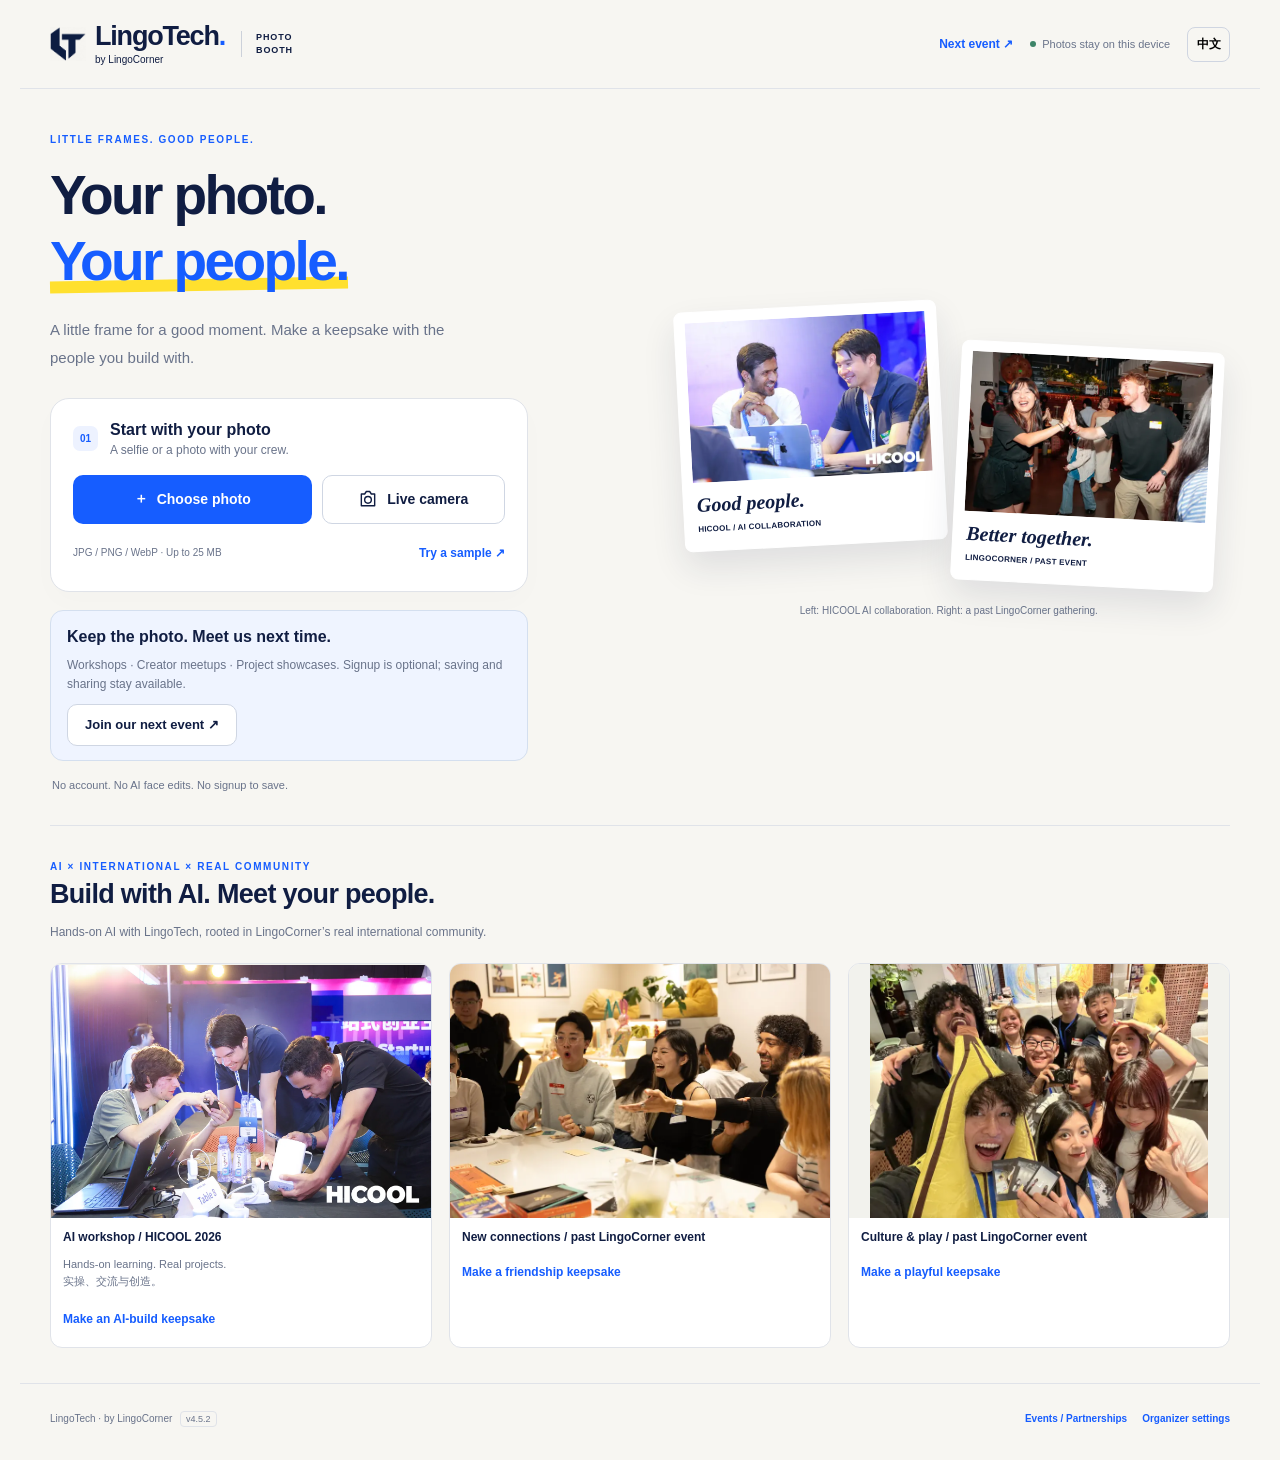
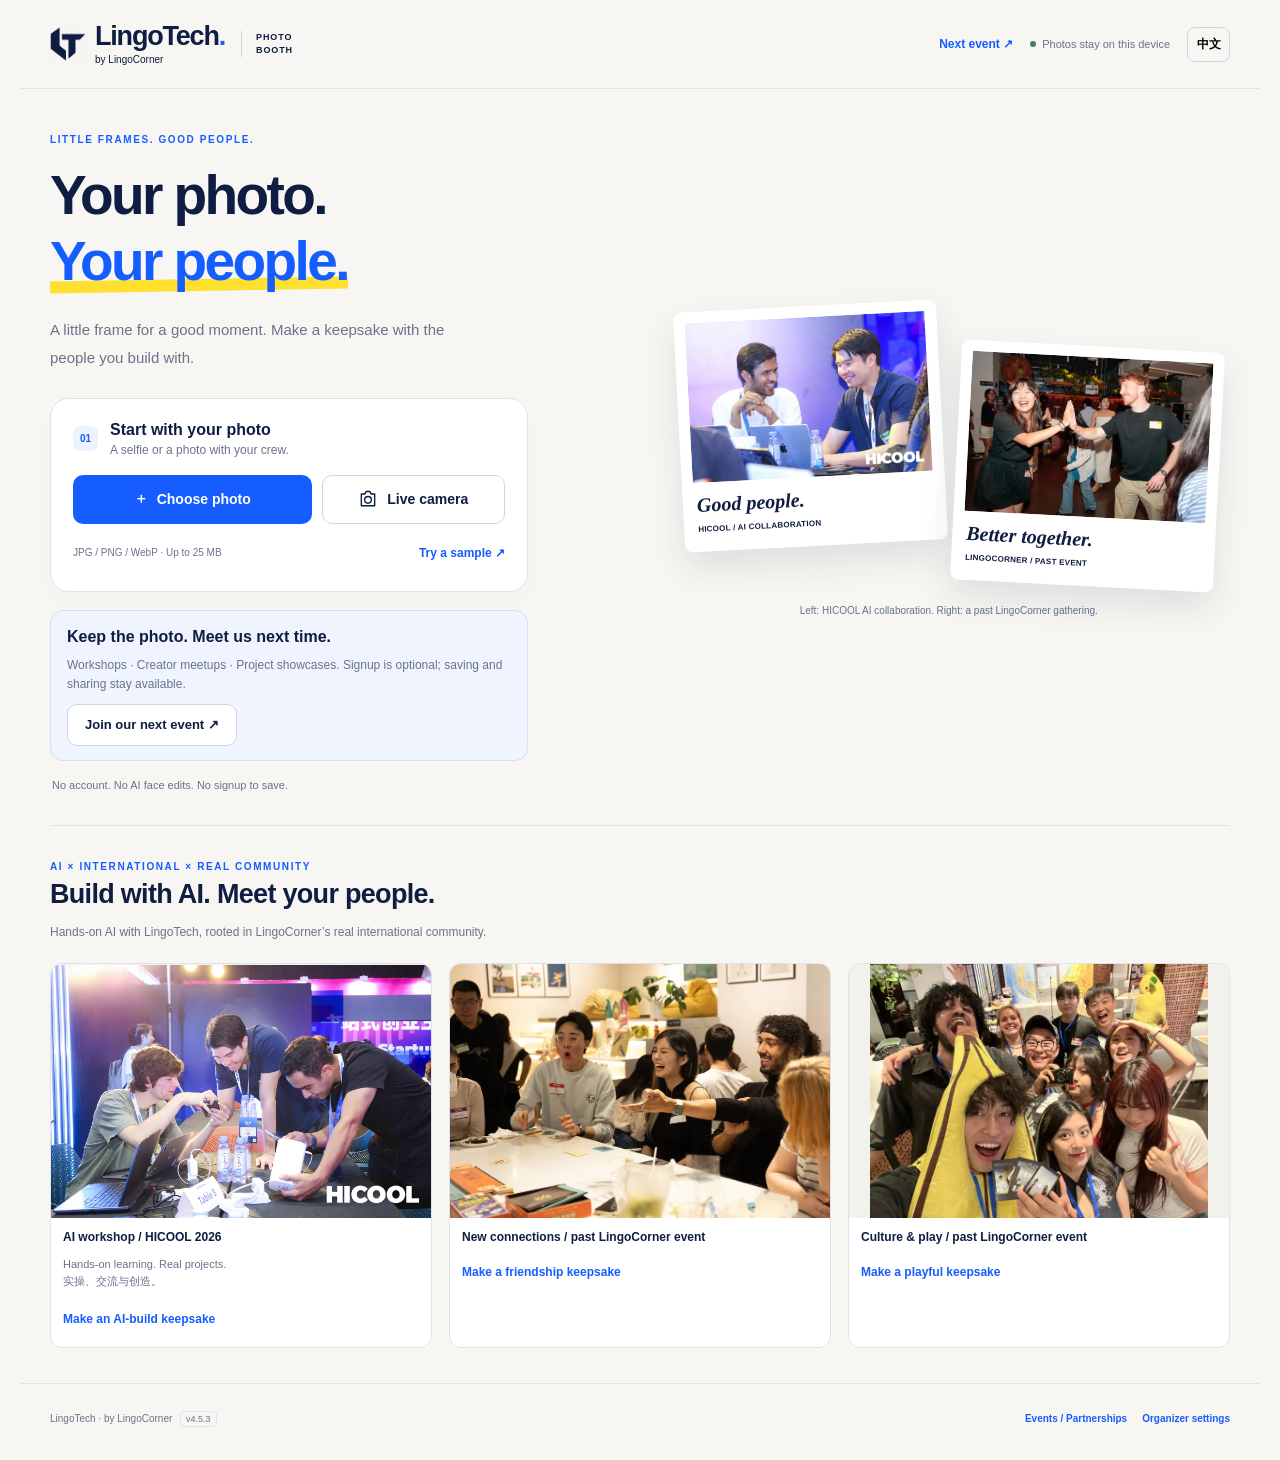
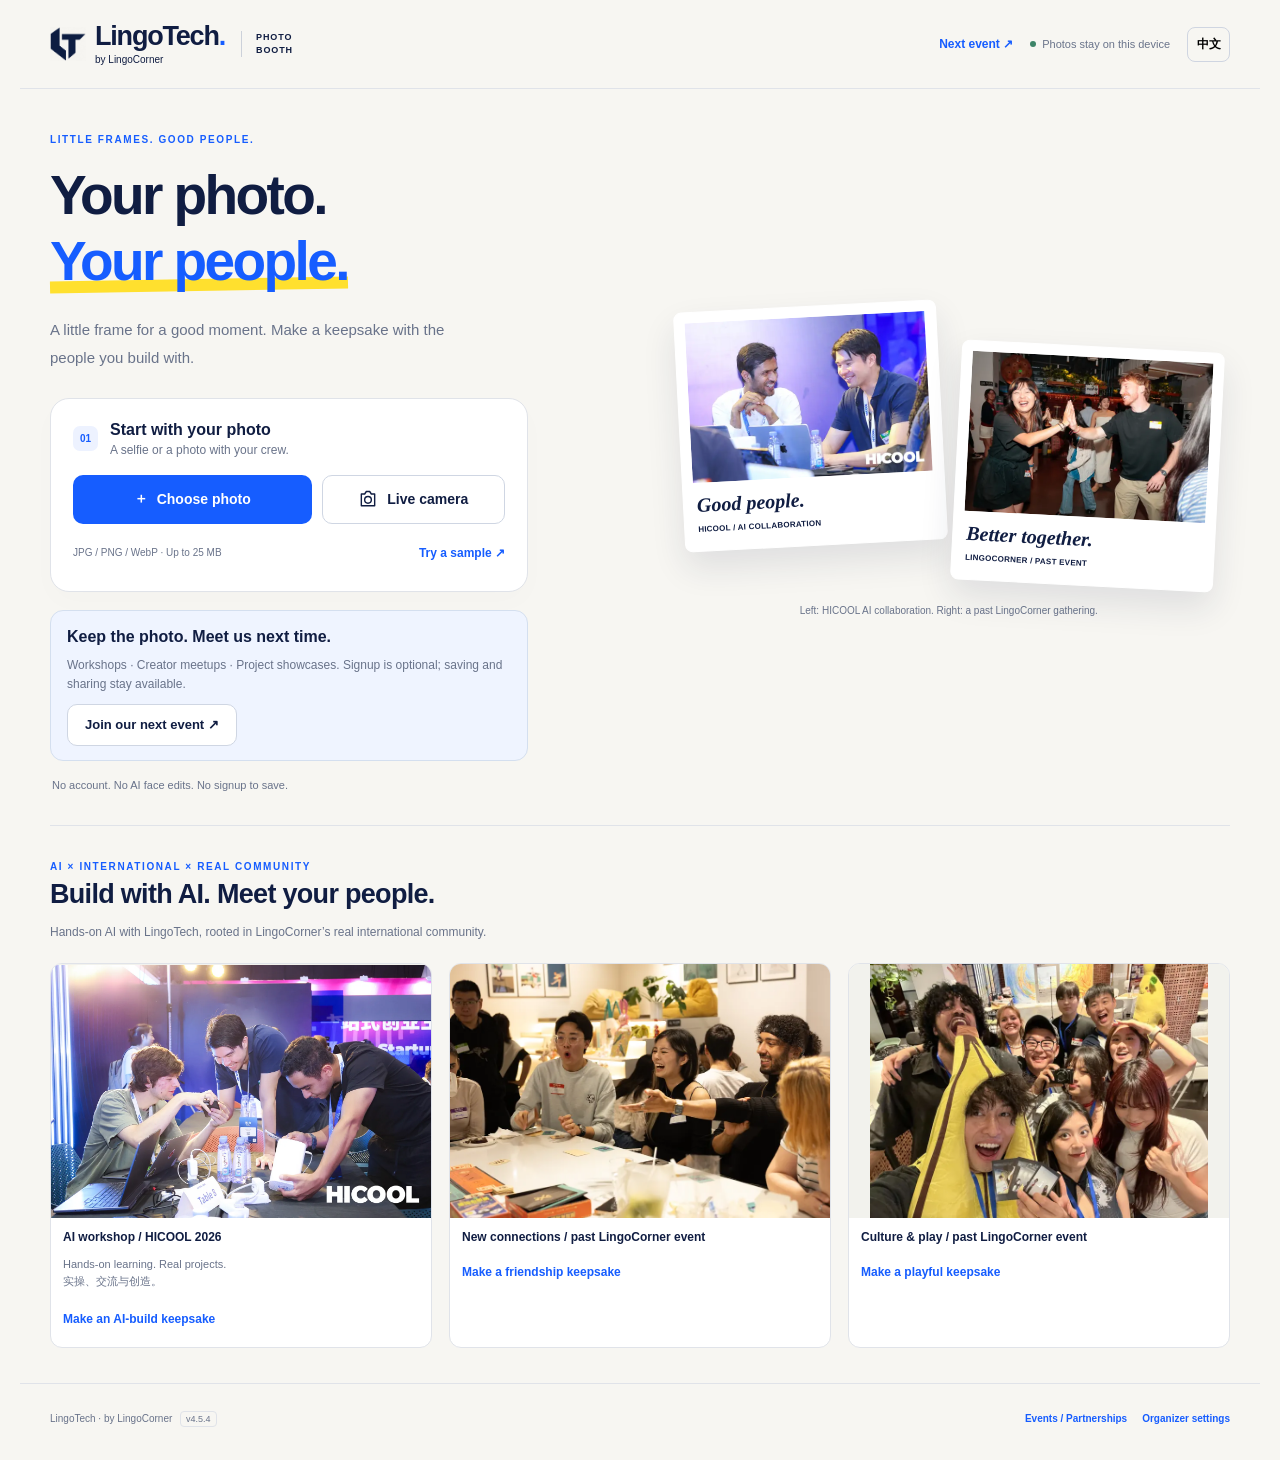
